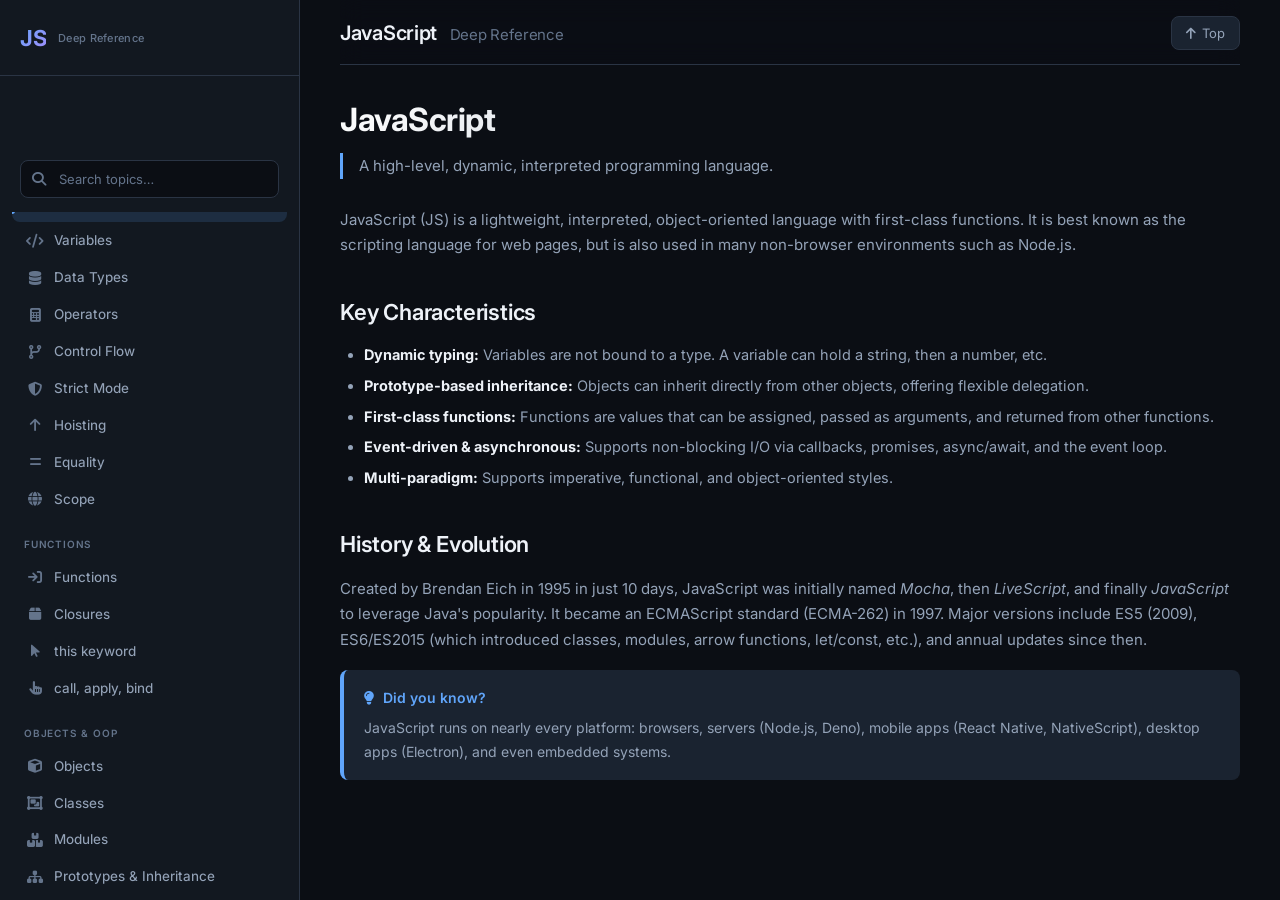
==== index.html @ 1770f520 "Add files via upload" ====
<!DOCTYPE html>
<html lang="en">
<head>
    <meta charset="UTF-8" />
    <meta name="viewport" content="width=device-width, initial-scale=1.0" />
    <title>Modern JS Reference · Deep Dive</title>

    <!-- Font & Icons -->
    <link rel="preconnect" href="https://fonts.googleapis.com" />
    <link rel="preconnect" href="https://fonts.gstatic.com" crossorigin />
    <link href="https://fonts.googleapis.com/css2?family=Inter:opsz,wght@14..32,400;14..32,500;14..32,600;14..32,700&display=swap" rel="stylesheet" />
    <link rel="stylesheet" href="https://cdnjs.cloudflare.com/ajax/libs/font-awesome/6.5.0/css/all.min.css" />

    <style>
        /* ── Reset & Base ── */
        *,
        *::before,
        *::after {
            box-sizing: border-box;
            margin: 0;
            padding: 0;
        }

        :root {
            --bg-primary: #0b0e14;
            --bg-secondary: #121820;
            --bg-card: #1a2330;
            --bg-hover: #26303f;
            --border-color: #2a3444;
            --text-primary: #eef2f8;
            --text-secondary: #94a3b8;
            --text-muted: #64748b;
            --accent: #60a5fa;
            --accent-dim: #2563eb;
            --accent-glow: rgba(96, 165, 250, 0.15);
            --green: #4ade80;
            --orange: #fbbf24;
            --pink: #f472b6;
            --purple: #a78bfa;
            --radius: 12px;
            --radius-sm: 8px;
            --shadow: 0 8px 32px rgba(0, 0, 0, 0.5);
            --transition: 0.25s cubic-bezier(0.4, 0, 0.2, 1);
            --font: 'Inter', system-ui, -apple-system, sans-serif;
            --sidebar-width: 300px;
            --header-height: 64px;
        }

        html {
            scroll-behavior: smooth;
        }

        body {
            font-family: var(--font);
            background: var(--bg-primary);
            color: var(--text-primary);
            line-height: 1.7;
            display: flex;
            min-height: 100vh;
            overflow-x: hidden;
        }

        /* ── Scrollbar ── */
        ::-webkit-scrollbar {
            width: 6px;
            height: 6px;
        }
        ::-webkit-scrollbar-track {
            background: var(--bg-secondary);
        }
        ::-webkit-scrollbar-thumb {
            background: var(--border-color);
            border-radius: 8px;
        }
        ::-webkit-scrollbar-thumb:hover {
            background: var(--accent);
        }

        /* ── Sidebar ── */
        .sidebar {
            position: fixed;
            top: 0;
            left: 0;
            width: var(--sidebar-width);
            height: 100vh;
            background: var(--bg-secondary);
            border-right: 1px solid var(--border-color);
            overflow-y: auto;
            overflow-x: hidden;
            z-index: 100;
            padding: 20px 0 40px;
            transition: transform var(--transition);
        }

        .sidebar-header {
            padding: 0 20px 18px 20px;
            border-bottom: 1px solid var(--border-color);
            display: flex;
            align-items: center;
            gap: 12px;
            position: sticky;
            top: 0;
            background: var(--bg-secondary);
            z-index: 10;
        }

        .sidebar-header .logo {
            font-size: 22px;
            font-weight: 700;
            background: linear-gradient(135deg, var(--accent), var(--purple));
            -webkit-background-clip: text;
            -webkit-text-fill-color: transparent;
            letter-spacing: -0.5px;
        }

        .sidebar-header .logo-sub {
            font-size: 11px;
            font-weight: 500;
            color: var(--text-muted);
            -webkit-text-fill-color: var(--text-muted);
            background: none;
            letter-spacing: 0.3px;
        }

        .sidebar-search {
            padding: 14px 20px;
            position: sticky;
            top: 70px;
            background: var(--bg-secondary);
            z-index: 9;
        }

        .sidebar-search input {
            width: 100%;
            padding: 10px 14px 10px 38px;
            border-radius: var(--radius-sm);
            border: 1px solid var(--border-color);
            background: var(--bg-primary);
            color: var(--text-primary);
            font-size: 13px;
            font-family: var(--font);
            transition: border var(--transition), box-shadow var(--transition);
            outline: none;
        }

        .sidebar-search input::placeholder {
            color: var(--text-muted);
        }
        .sidebar-search input:focus {
            border-color: var(--accent);
            box-shadow: 0 0 0 3px var(--accent-glow);
        }
        .sidebar-search .search-icon {
            position: absolute;
            left: 32px;
            top: 50%;
            transform: translateY(-50%);
            color: var(--text-muted);
            font-size: 14px;
            pointer-events: none;
        }

        .sidebar-nav {
            padding: 8px 12px 20px;
        }

        .sidebar-nav .nav-section {
            margin-bottom: 6px;
        }

        .sidebar-nav .nav-section-title {
            font-size: 10px;
            font-weight: 600;
            text-transform: uppercase;
            letter-spacing: 0.8px;
            color: var(--text-muted);
            padding: 12px 12px 6px;
            cursor: default;
        }

        .sidebar-nav a {
            display: flex;
            align-items: center;
            gap: 10px;
            padding: 7px 14px;
            border-radius: var(--radius-sm);
            color: var(--text-secondary);
            text-decoration: none;
            font-size: 13.5px;
            font-weight: 450;
            transition: all var(--transition);
            cursor: pointer;
            position: relative;
        }

        .sidebar-nav a:hover {
            background: var(--bg-hover);
            color: var(--text-primary);
        }

        .sidebar-nav a.active {
            background: var(--accent-glow);
            color: var(--accent);
            font-weight: 500;
        }

        .sidebar-nav a.active::before {
            content: '';
            position: absolute;
            left: 0;
            top: 8px;
            bottom: 8px;
            width: 3px;
            background: var(--accent);
            border-radius: 0 4px 4px 0;
        }

        .sidebar-nav a i {
            width: 18px;
            font-size: 14px;
            text-align: center;
            color: var(--text-muted);
            flex-shrink: 0;
        }

        .sidebar-nav a.active i {
            color: var(--accent);
        }

        /* ── Main Content ── */
        .main {
            margin-left: var(--sidebar-width);
            flex: 1;
            min-height: 100vh;
            padding: 0 40px 60px;
            max-width: calc(100% - var(--sidebar-width));
        }

        .main-header {
            position: sticky;
            top: 0;
            background: var(--bg-primary);
            padding: 16px 0 14px;
            border-bottom: 1px solid var(--border-color);
            z-index: 50;
            display: flex;
            align-items: center;
            justify-content: space-between;
            backdrop-filter: blur(12px);
            background: rgba(11, 14, 20, 0.85);
        }

        .main-header .page-title {
            font-size: 20px;
            font-weight: 600;
            letter-spacing: -0.3px;
        }

        .main-header .page-title span {
            color: var(--text-muted);
            font-weight: 400;
            font-size: 15px;
            margin-left: 8px;
        }

        .main-header .header-actions {
            display: flex;
            align-items: center;
            gap: 10px;
        }

        .main-header .header-actions button {
            background: var(--bg-card);
            border: 1px solid var(--border-color);
            color: var(--text-secondary);
            padding: 8px 14px;
            border-radius: var(--radius-sm);
            font-size: 13px;
            cursor: pointer;
            transition: all var(--transition);
            font-family: var(--font);
            display: flex;
            align-items: center;
            gap: 6px;
        }

        .main-header .header-actions button:hover {
            background: var(--bg-hover);
            color: var(--text-primary);
            border-color: var(--accent);
        }

        /* ── Content Sections ── */
        .content-section {
            padding-top: 28px;
            display: none;
            animation: fadeSlide 0.3s ease;
        }

        .content-section.active {
            display: block;
        }

        @keyframes fadeSlide {
            from {
                opacity: 0;
                transform: translateY(10px);
            }
            to {
                opacity: 1;
                transform: translateY(0);
            }
        }

        .content-section h1 {
            font-size: 32px;
            font-weight: 700;
            letter-spacing: -0.5px;
            margin-bottom: 6px;
            background: linear-gradient(135deg, #fff, var(--text-secondary));
            -webkit-background-clip: text;
            -webkit-text-fill-color: transparent;
        }

        .content-section .subtitle {
            color: var(--text-secondary);
            font-size: 15px;
            margin-bottom: 28px;
            border-left: 3px solid var(--accent);
            padding-left: 16px;
            -webkit-text-fill-color: var(--text-secondary);
        }

        .content-section h2 {
            font-size: 22px;
            font-weight: 600;
            margin-top: 36px;
            margin-bottom: 12px;
            letter-spacing: -0.2px;
            color: var(--text-primary);
        }

        .content-section h3 {
            font-size: 17px;
            font-weight: 600;
            margin-top: 24px;
            margin-bottom: 8px;
            color: var(--text-primary);
        }

        .content-section p {
            color: var(--text-secondary);
            margin-bottom: 16px;
            font-size: 15px;
        }

        .content-section ul,
        .content-section ol {
            color: var(--text-secondary);
            padding-left: 24px;
            margin-bottom: 16px;
        }

        .content-section li {
            margin-bottom: 6px;
            font-size: 14.5px;
        }

        .content-section li strong {
            color: var(--text-primary);
        }

        /* ── Code Blocks ── */
        .code-block {
            background: var(--bg-card);
            border: 1px solid var(--border-color);
            border-radius: var(--radius-sm);
            padding: 0;
            margin: 16px 0 20px;
            overflow: hidden;
            position: relative;
        }

        .code-block .code-header {
            display: flex;
            align-items: center;
            justify-content: space-between;
            padding: 8px 16px;
            background: var(--bg-secondary);
            border-bottom: 1px solid var(--border-color);
            font-size: 12px;
            color: var(--text-muted);
            font-weight: 500;
            letter-spacing: 0.3px;
            text-transform: uppercase;
        }

        .code-block .code-header .copy-btn {
            background: transparent;
            border: none;
            color: var(--text-muted);
            cursor: pointer;
            font-size: 14px;
            padding: 4px 8px;
            border-radius: 4px;
            transition: all var(--transition);
        }

        .code-block .code-header .copy-btn:hover {
            color: var(--text-primary);
            background: var(--bg-hover);
        }

        .code-block .code-header .copy-btn.copied {
            color: var(--green);
        }

        .code-block pre {
            padding: 18px 20px;
            margin: 0;
            overflow-x: auto;
            font-family: 'JetBrains Mono', 'Fira Code', 'Cascadia Code', monospace;
            font-size: 13.5px;
            line-height: 1.8;
            color: #d4dcec;
            background: var(--bg-card);
        }

        .code-block pre .comment {
            color: var(--text-muted);
            font-style: italic;
        }
        .code-block pre .keyword {
            color: var(--purple);
            font-weight: 500;
        }
        .code-block pre .string {
            color: var(--green);
        }
        .code-block pre .number {
            color: var(--orange);
        }
        .code-block pre .function {
            color: var(--accent);
        }
        .code-block pre .variable {
            color: var(--pink);
        }
        .code-block pre .operator {
            color: var(--orange);
        }
        .code-block pre .bracket {
            color: var(--text-secondary);
        }
        .code-block pre .boolean {
            color: var(--orange);
        }
        .code-block pre .null {
            color: var(--orange);
        }
        .code-block pre .regex {
            color: var(--pink);
        }

        /* ── Info / Warning / Tip Boxes ── */
        .callout {
            padding: 16px 20px;
            border-radius: var(--radius-sm);
            border-left: 4px solid;
            margin: 18px 0;
            background: var(--bg-card);
        }

        .callout.info {
            border-color: var(--accent);
        }
        .callout.info .callout-title {
            color: var(--accent);
        }

        .callout.warning {
            border-color: var(--orange);
        }
        .callout.warning .callout-title {
            color: var(--orange);
        }

        .callout.success {
            border-color: var(--green);
        }
        .callout.success .callout-title {
            color: var(--green);
        }

        .callout .callout-title {
            font-weight: 600;
            font-size: 14px;
            display: flex;
            align-items: center;
            gap: 8px;
            margin-bottom: 6px;
        }

        .callout p {
            margin-bottom: 0;
            font-size: 14px;
        }

        /* ── Table ── */
        .ref-table {
            width: 100%;
            border-collapse: collapse;
            margin: 16px 0 20px;
            font-size: 14px;
            background: var(--bg-card);
            border-radius: var(--radius-sm);
            overflow: hidden;
        }

        .ref-table th {
            background: var(--bg-secondary);
            color: var(--text-primary);
            font-weight: 600;
            text-align: left;
            padding: 12px 16px;
            border-bottom: 2px solid var(--border-color);
            font-size: 12px;
            text-transform: uppercase;
            letter-spacing: 0.4px;
        }

        .ref-table td {
            padding: 11px 16px;
            border-bottom: 1px solid var(--border-color);
            color: var(--text-secondary);
        }

        .ref-table tr:last-child td {
            border-bottom: none;
        }

        .ref-table td code {
            background: var(--bg-primary);
            padding: 2px 8px;
            border-radius: 4px;
            font-size: 12.5px;
            color: var(--accent);
            font-family: 'JetBrains Mono', monospace;
        }

        .ref-table .method-name {
            color: var(--text-primary);
            font-weight: 500;
        }

        /* ── Tags / Badges ── */
        .badge {
            display: inline-block;
            padding: 2px 10px;
            border-radius: 20px;
            font-size: 11px;
            font-weight: 600;
            letter-spacing: 0.3px;
            text-transform: uppercase;
            background: var(--bg-hover);
            color: var(--text-secondary);
            margin-left: 6px;
        }

        .badge.es6 {
            background: rgba(96, 165, 250, 0.2);
            color: var(--accent);
        }
        .badge.es2020 {
            background: rgba(251, 191, 36, 0.2);
            color: var(--orange);
        }
        .badge.es2022 {
            background: rgba(244, 114, 182, 0.2);
            color: var(--pink);
        }
        .badge.deprecated {
            background: rgba(239, 68, 68, 0.2);
            color: #ef4444;
        }

        /* ── Responsive ── */
        .sidebar-toggle {
            display: none;
            background: var(--bg-card);
            border: 1px solid var(--border-color);
            color: var(--text-primary);
            padding: 8px 12px;
            border-radius: var(--radius-sm);
            cursor: pointer;
            font-size: 18px;
        }

        .sidebar-overlay {
            display: none;
            position: fixed;
            inset: 0;
            background: rgba(0, 0, 0, 0.6);
            z-index: 90;
            backdrop-filter: blur(4px);
        }

        @media (max-width: 900px) {
            :root {
                --sidebar-width: 280px;
            }

            .sidebar {
                transform: translateX(-100%);
            }

            .sidebar.open {
                transform: translateX(0);
            }

            .sidebar-overlay.active {
                display: block;
            }

            .sidebar-toggle {
                display: flex;
                align-items: center;
                gap: 6px;
            }

            .main {
                margin-left: 0;
                max-width: 100%;
                padding: 0 20px 40px;
            }

            .main-header .page-title span {
                display: none;
            }
        }

        @media (max-width: 600px) {
            .content-section h1 {
                font-size: 26px;
            }
            .code-block pre {
                font-size: 12px;
                padding: 14px 16px;
            }
            .ref-table {
                font-size: 13px;
            }
            .ref-table th,
            .ref-table td {
                padding: 8px 12px;
            }
            .main-header .header-actions button span {
                display: none;
            }
        }

        /* ── Utility ── */
        .mt-0 {
            margin-top: 0 !important;
        }
        .mb-0 {
            margin-bottom: 0 !important;
        }
        .flex {
            display: flex;
            align-items: center;
            gap: 8px;
        }
        .gap-2 {
            gap: 12px;
        }

        .tag-group {
            display: flex;
            flex-wrap: wrap;
            gap: 6px;
            margin: 4px 0 12px;
        }

        .tag-group .tag {
            background: var(--bg-hover);
            padding: 2px 12px;
            border-radius: 20px;
            font-size: 11px;
            color: var(--text-secondary);
            font-weight: 500;
        }

        .tag-group .tag.accent {
            background: var(--accent-glow);
            color: var(--accent);
        }

        /* ── Smooth scroll offset ── */
        .section-anchor {
            scroll-margin-top: 80px;
        }
    </style>
</head>
<body>

    <!-- ─── SIDEBAR ─── -->
    <aside class="sidebar" id="sidebar" role="navigation" aria-label="JavaScript Reference">
        <div class="sidebar-header">
            <span class="logo">JS</span>
            <span class="logo-sub">Deep Reference</span>
        </div>
        <div class="sidebar-search" style="position:relative;">
            <i class="fas fa-search search-icon"></i>
            <input type="text" id="searchInput" placeholder="Search topics…" aria-label="Search" />
        </div>
        <nav class="sidebar-nav" id="sidebarNav">
            <!-- dynamically rendered -->
        </nav>
    </aside>

    <div class="sidebar-overlay" id="sidebarOverlay"></div>

    <!-- ─── MAIN ─── -->
    <main class="main" id="mainContent">
        <header class="main-header">
            <div class="flex">
                <button class="sidebar-toggle" id="sidebarToggle" aria-label="Toggle sidebar">
                    <i class="fas fa-bars"></i> <span>Menu</span>
                </button>
                <h1 class="page-title" id="pageTitle">JavaScript <span>Deep Reference</span></h1>
            </div>
            <div class="header-actions">
                <button id="scrollTopBtn" title="Scroll to top">
                    <i class="fas fa-arrow-up"></i> <span>Top</span>
                </button>
            </div>
        </header>

        <div id="contentContainer">
            <!-- dynamically rendered -->
        </div>
    </main>

    <script>
        // ━━━━━━━━━━━━━━━━━━━━━━━━━━━━━━━━━━━━━
        //  DATA — Expanded, detailed explanations
        // ━━━━━━━━━━━━━━━━━━━━━━━━━━━━━━━━━━━━━

        const REF_DATA = [{
            id: 'introduction',
            icon: 'fa-book-open',
            title: 'Introduction',
            section: 'Basics',
            content: `
            <h1>JavaScript</h1>
            <div class="subtitle">A high-level, dynamic, interpreted programming language.</div>
            <p>JavaScript (JS) is a lightweight, interpreted, object-oriented language with first-class functions. It is best known as the scripting language for web pages, but is also used in many non-browser environments such as Node.js.</p>

            <h2>Key Characteristics</h2>
            <ul>
              <li><strong>Dynamic typing:</strong> Variables are not bound to a type. A variable can hold a string, then a number, etc.</li>
              <li><strong>Prototype-based inheritance:</strong> Objects can inherit directly from other objects, offering flexible delegation.</li>
              <li><strong>First-class functions:</strong> Functions are values that can be assigned, passed as arguments, and returned from other functions.</li>
              <li><strong>Event-driven & asynchronous:</strong> Supports non-blocking I/O via callbacks, promises, async/await, and the event loop.</li>
              <li><strong>Multi-paradigm:</strong> Supports imperative, functional, and object-oriented styles.</li>
            </ul>

            <h2>History & Evolution</h2>
            <p>Created by Brendan Eich in 1995 in just 10 days, JavaScript was initially named <em>Mocha</em>, then <em>LiveScript</em>, and finally <em>JavaScript</em> to leverage Java's popularity. It became an ECMAScript standard (ECMA-262) in 1997. Major versions include ES5 (2009), ES6/ES2015 (which introduced classes, modules, arrow functions, let/const, etc.), and annual updates since then.</p>

            <div class="callout info">
              <div class="callout-title"><i class="fas fa-lightbulb"></i> Did you know?</div>
              <p>JavaScript runs on nearly every platform: browsers, servers (Node.js, Deno), mobile apps (React Native, NativeScript), desktop apps (Electron), and even embedded systems.</p>
            </div>
          `
        }, {
            id: 'variables',
            icon: 'fa-code',
            title: 'Variables',
            section: 'Basics',
            content: `
            <h1>Variables</h1>
            <div class="subtitle">var, let, const — storing values in JavaScript.</div>

            <h2>Declaration Keywords</h2>
            <div class="code-block">
              <div class="code-header"><span>var · let · const</span></div>
              <pre><span class="keyword">var</span> old = <span class="string">'function-scoped'</span>;
            <span class="keyword">let</span> modern = <span class="string">'block-scoped'</span>;
            <span class="keyword">const</span> constant = <span class="string">'cannot be reassigned'</span>;</pre>
            </div>

            <h3>var</h3>
            <p><strong>Function-scoped</strong> — accessible anywhere in the function it is declared in (or globally if outside a function). It is <strong>hoisted</strong> to the top of its scope and initialized with <code>undefined</code>, so you can reference it before declaration without a ReferenceError (but you'll get <code>undefined</code>).</p>
            <div class="code-block">
              <div class="code-header"><span>var hoisting</span></div>
              <pre><span class="keyword">console</span>.log(x); <span class="comment">// undefined (not an error)</span>
            <span class="keyword">var</span> x = <span class="number">5</span>;</pre>
            </div>
            <p><code>var</code> does not have block scope; it ignores <code>{ }</code> blocks. This can lead to unexpected bugs, which is why <code>let</code> and <code>const</code> are preferred.</p>

            <h3>let</h3>
            <p><strong>Block-scoped</strong> — accessible only within the nearest block <code>{ }</code>. It is also hoisted but not initialized; accessing it before declaration results in a <code>ReferenceError</code> due to the <strong>Temporal Dead Zone (TDZ)</strong>.</p>
            <div class="code-block">
              <div class="code-header"><span>let TDZ</span></div>
              <pre><span class="keyword">console</span>.log(y); <span class="comment">// ReferenceError: Cannot access 'y' before initialization</span>
            <span class="keyword">let</span> y = <span class="number">10</span>;</pre>
            </div>
            <p><code>let</code> can be reassigned, but you cannot redeclare it in the same scope.</p>

            <h3>const</h3>
            <p><strong>Block-scoped</strong> like <code>let</code>, but must be initialized at declaration and cannot be reassigned. However, if the value is an object or array, its properties or elements can still be mutated (the binding is constant, not the value).</p>
            <div class="code-block">
              <div class="code-header"><span>const</span></div>
              <pre><span class="keyword">const</span> obj = { name: <span class="string">'Alice'</span> };
            obj.name = <span class="string">'Bob'</span>; <span class="comment">// allowed</span>
            obj = {}; <span class="comment">// TypeError: Assignment to constant variable</span></pre>
            </div>

            <div class="callout success">
              <div class="callout-title"><i class="fas fa-check-circle"></i> Best Practice</div>
              <p>Use <code>const</code> by default. Only use <code>let</code> when you need to reassign. Avoid <code>var</code> in modern code entirely, as it can cause subtle scoping issues.</p>
            </div>
          `
        }, {
            id: 'datatypes',
            icon: 'fa-database',
            title: 'Data Types',
            section: 'Basics',
            content: `
            <h1>Data Types</h1>
            <div class="subtitle">JavaScript has eight basic data types.</div>

            <h2>Primitive Types</h2>
            <ul>
              <li><strong>String</strong> — textual data: <code>'hello'</code>, <code>"world"</code>, <code>\`template\`</code>. Immutable.</li>
              <li><strong>Number</strong> — 64-bit floating-point (IEEE 754) for integers and decimals: <code>42</code>, <code>3.14</code>, <code>NaN</code>, <code>Infinity</code>, <code>-0</code>.</li>
              <li><strong>BigInt</strong> — integers larger than 2⁵³−1: <code>9007199254740991n</code> or <code>BigInt('123')</code>.</li>
              <li><strong>Boolean</strong> — logical: <code>true</code> or <code>false</code>.</li>
              <li><strong>Undefined</strong> — uninitialized value: <code>undefined</code>.</li>
              <li><strong>Null</strong> — intentional absence of any object value: <code>null</code>.</li>
              <li><strong>Symbol</strong> — unique &amp; immutable primitive, often used as object property keys: <code>Symbol('id')</code>.</li>
            </ul>

            <h2>Reference Type</h2>
            <ul>
              <li><strong>Object</strong> — collections of key-value pairs: <code>{ name: 'JS' }</code>, arrays, functions, dates, regular expressions, etc. Objects are mutable and passed by reference.</li>
            </ul>

            <h2>Type Checking</h2>
            <p>Use <code>typeof</code> for primitives (with the quirk that <code>typeof null === 'object'</code>). For arrays and null, use <code>Array.isArray()</code> and <code>value === null</code>.</p>
            <div class="code-block">
              <div class="code-header"><span>typeof</span></div>
              <pre><span class="keyword">typeof</span> <span class="string">'hello'</span>;   <span class="comment">// 'string'</span>
            <span class="keyword">typeof</span> <span class="number">42</span>;        <span class="comment">// 'number'</span>
            <span class="keyword">typeof</span> <span class="boolean">true</span>;      <span class="comment">// 'boolean'</span>
            <span class="keyword">typeof</span> <span class="null">null</span>;       <span class="comment">// 'object'  (legacy bug)</span>
            <span class="keyword">typeof</span> <span class="keyword">undefined</span>; <span class="comment">// 'undefined'</span>
            <span class="keyword">typeof</span> { };        <span class="comment">// 'object'</span>
            <span class="keyword">typeof</span> [ ];        <span class="comment">// 'object'</span>
            <span class="keyword">typeof</span> <span class="keyword">function</span>(){}; <span class="comment">// 'function'</span>
            <span class="keyword">typeof</span> <span class="keyword">Symbol</span>();   <span class="comment">// 'symbol'</span>
            <span class="keyword">typeof</span> <span class="number">123n</span>;       <span class="comment">// 'bigint'</span></pre>
            </div>

            <div class="callout warning">
              <div class="callout-title"><i class="fas fa-exclamation-triangle"></i> Precision Issues</div>
              <p>Floating-point arithmetic can produce rounding errors: <code>0.1 + 0.2 === 0.3</code> is <code>false</code>. Use <code>Number.EPSILON</code> for comparisons or use libraries like <code>decimal.js</code> for financial calculations.</p>
            </div>
          `
        }, {
            id: 'operators',
            icon: 'fa-calculator',
            title: 'Operators',
            section: 'Basics',
            content: `
            <h1>Operators</h1>
            <div class="subtitle">Arithmetic, assignment, comparison, logical, and more.</div>

            <h2>Arithmetic</h2>
            <p><code>+</code> (addition), <code>-</code> (subtraction), <code>*</code> (multiplication), <code>/</code> (division), <code>%</code> (remainder), <code>**</code> (exponentiation).</p>
            <p>Unary operators: <code>+</code> (numeric conversion), <code>-</code> (negation), <code>++</code> (increment), <code>--</code> (decrement).</p>

            <h2>Assignment</h2>
            <p><code>=</code>, <code>+=</code>, <code>-=</code>, <code>*=</code>, <code>/=</code>, <code>%=</code>, <code>**=</code>, and logical assignment operators: <code>&amp;&amp;=</code>, <code>||=</code>, <code>??=</code> (ES2021).</p>

            <h2>Comparison</h2>
            <p><code>==</code> (loose equality, coerces types), <code>===</code> (strict equality, no coercion), <code>!=</code>, <code>!==</code>, <code>&gt;</code>, <code>&lt;</code>, <code>&gt;=</code>, <code>&lt;=</code>.</p>
            <p><strong>Special cases:</strong> <code>NaN</code> is not equal to anything, including itself. Use <code>Number.isNaN()</code> to check. <code>Object.is()</code> is a more robust equality (treats <code>NaN</code> as equal and <code>-0</code> as not equal to <code>0</code>).</p>

            <h2>Logical</h2>
            <p><code>&amp;&amp;</code> (AND — returns first falsy or last operand), <code>||</code> (OR — returns first truthy or last operand), <code>!</code> (NOT), <code>??</code> (nullish coalescing — returns right operand only if left is <code>null</code> or <code>undefined</code>).</p>

            <h2>Ternary</h2>
            <p><code>condition ? expr1 : expr2</code> — returns <code>expr1</code> if condition truthy, else <code>expr2</code>.</p>

            <h2>Optional Chaining (<code>?.</code>)</h2>
            <p>Allows safe access to deeply nested properties without error if an intermediate property is <code>null</code> or <code>undefined</code>.</p>
            <div class="code-block">
              <div class="code-header"><span>Optional Chaining</span></div>
              <pre><span class="keyword">const</span> user = { profile: { name: <span class="string">'Alice'</span> } };
            <span class="keyword">const</span> city = user?.profile?.address?.city; <span class="comment">// undefined, no error</span></pre>
            </div>

            <h2>Nullish Coalescing (<code>??</code>)</h2>
            <p>Use <code>??</code> to provide a default only when the left side is <code>null</code> or <code>undefined</code> (unlike <code>||</code> which uses falsy values like <code>0</code> or <code>''</code>).</p>
            <div class="code-block">
              <div class="code-header"><span>??</span></div>
              <pre><span class="keyword">const</span> value = <span class="null">null</span> ?? <span class="string">'default'</span>; <span class="comment">// 'default'</span>
            <span class="keyword">const</span> zero = <span class="number">0</span> ?? <span class="string">'fallback'</span>;  <span class="comment">// 0 (not fallback)</span></pre>
            </div>

            <div class="callout info">
              <div class="callout-title"><i class="fas fa-lightbulb"></i> Short‑circuiting</div>
              <p>Logical operators <code>&amp;&amp;</code>, <code>||</code>, and <code>??</code> short‑circuit: they don't evaluate the right operand if the left operand already determines the result.</p>
            </div>
          `
        }, {
            id: 'controlflow',
            icon: 'fa-code-branch',
            title: 'Control Flow',
            section: 'Basics',
            content: `
            <h1>Control Flow</h1>
            <div class="subtitle">Conditionals and loops.</div>

            <h2>if / else if / else</h2>
            <div class="code-block">
              <div class="code-header"><span>Conditional</span></div>
              <pre><span class="keyword">if</span> (score >= <span class="number">90</span>) {
              <span class="keyword">const</span> grade = <span class="string">'A'</span>;
            } <span class="keyword">else if</span> (score >= <span class="number">80</span>) {
              <span class="keyword">const</span> grade = <span class="string">'B'</span>;
            } <span class="keyword">else</span> {
              <span class="keyword">const</span> grade = <span class="string">'C'</span>;
            }</pre>
            </div>

            <h2>switch</h2>
            <p>Evaluates an expression and matches its value to <code>case</code> clauses. Strict equality (<code>===</code>) is used for matching. Fall‑through occurs if <code>break</code> is omitted.</p>
            <div class="code-block">
              <div class="code-header"><span>switch</span></div>
              <pre><span class="keyword">switch</span> (color) {
              <span class="keyword">case</span> <span class="string">'red'</span>:
                <span class="keyword">console</span>.log(<span class="string">'Stop'</span>);
                <span class="keyword">break</span>;
              <span class="keyword">case</span> <span class="string">'green'</span>:
                <span class="keyword">console</span>.log(<span class="string">'Go'</span>);
                <span class="keyword">break</span>;
              <span class="keyword">default</span>:
                <span class="keyword">console</span>.log(<span class="string">'Unknown'</span>);
            }</pre>
            </div>

            <h2>Loops</h2>
            <ul>
              <li><strong>for</strong> — classic: <code>for (let i = 0; i &lt; n; i++) { … }</code></li>
              <li><strong>while</strong> — condition checked before iteration: <code>while (condition) { … }</code></li>
              <li><strong>do…while</strong> — condition checked after iteration (always runs at least once): <code>do { … } while (condition);</code></li>
              <li><strong>for…of</strong> — iterates over iterable values (arrays, strings, maps, sets, etc.): <code>for (const item of array) { … }</code></li>
              <li><strong>for…in</strong> — iterates over enumerable property <strong>keys</strong> (including inherited ones). Generally avoid for arrays; use <code>for…of</code> or <code>.forEach()</code>.</li>
            </ul>

            <div class="callout warning">
              <div class="callout-title"><i class="fas fa-exclamation-triangle"></i> break and continue</div>
              <p>Use <code>break</code> to exit a loop prematurely; <code>continue</code> to skip the rest of the current iteration.</p>
            </div>
          `
        }, {
            id: 'functions',
            icon: 'fa-arrow-right-to-bracket',
            title: 'Functions',
            section: 'Functions',
            content: `
            <h1>Functions</h1>
            <div class="subtitle">Declarations, expressions, arrow functions, and more.</div>

            <h2>Function Declaration</h2>
            <p>Hoisted — can be called before definition.</p>
            <div class="code-block">
              <div class="code-header"><span>Declaration</span></div>
              <pre><span class="keyword">function</span> <span class="function">greet</span>(name) {
              <span class="keyword">return</span> <span class="string">\`Hello, \${name}!\`</span>;
            }</pre>
            </div>

            <h2>Function Expression</h2>
            <p>Not hoisted — the variable is hoisted but the assignment is not.</p>
            <div class="code-block">
              <div class="code-header"><span>Expression</span></div>
              <pre><span class="keyword">const</span> greet = <span class="keyword">function</span>(name) {
              <span class="keyword">return</span> <span class="string">\`Hello, \${name}!\`</span>;
            };</pre>
            </div>

            <h2>Arrow Function (ES6)</h2>
            <p>Shorter syntax, no <code>this</code> binding of its own, no <code>arguments</code> object, and cannot be used as constructors.</p>
            <div class="code-block">
              <div class="code-header"><span>Arrow</span></div>
              <pre><span class="keyword">const</span> greet = (name) => <span class="string">\`Hello, \${name}!\`</span>;
            <span class="comment">// With block body</span>
            <span class="keyword">const</span> add = (a, b) => {
              <span class="keyword">return</span> a + b;
            };
            <span class="comment">// Single parameter no parentheses needed</span>
            <span class="keyword">const</span> double = n => n * <span class="number">2</span>;</pre>
            </div>

            <h2>Parameters &amp; Arguments</h2>
            <ul>
              <li><strong>Default parameters:</strong> <code>function greet(name = 'Guest') { … }</code></li>
              <li><strong>Rest parameters:</strong> collects remaining arguments into an array: <code>function sum(...numbers) { … }</code></li>
              <li><strong>Destructuring parameters:</strong> <code>function print({ name, age }) { … }</code></li>
            </ul>

            <h2>Closures</h2>
            <p>When a function retains access to variables from its outer scope even after the outer function has returned. Used for data privacy, partial application, and callbacks.</p>
            <div class="code-block">
              <div class="code-header"><span>Closure</span></div>
              <pre><span class="keyword">function</span> <span class="function">makeCounter</span>() {
              <span class="keyword">let</span> count = <span class="number">0</span>;
              <span class="keyword">return</span> <span class="keyword">function</span>() {
                count++;
                <span class="keyword">return</span> count;
              };
            }
            <span class="keyword">const</span> counter = makeCounter();
            counter(); <span class="comment">// 1</span>
            counter(); <span class="comment">// 2</span></pre>
            </div>

            <div class="callout info">
              <div class="callout-title"><i class="fas fa-lightbulb"></i> Arrow functions & this</div>
              <p>Arrow functions inherit <code>this</code> from the surrounding lexical scope, making them ideal for callbacks and event handlers.</p>
            </div>
          `
        }, {
            id: 'objects',
            icon: 'fa-cube',
            title: 'Objects',
            section: 'Objects & OOP',
            content: `
            <h1>Objects</h1>
            <div class="subtitle">Fundamental data structures in JavaScript.</div>

            <h2>Creation</h2>
            <p>Objects can be created using object literals, the <code>new</code> keyword with a constructor, <code>Object.create()</code>, or classes.</p>
            <div class="code-block">
              <div class="code-header"><span>Object Literal</span></div>
              <pre><span class="keyword">const</span> person = {
              name: <span class="string">'Alice'</span>,
              age: <span class="number">30</span>,
              greet() {
                <span class="keyword">console</span>.log(<span class="string">\`Hi, I'm \${this.name}\`</span>);
              }
            };</pre>
            </div>

            <h2>Property Access</h2>
            <p><strong>Dot notation:</strong> <code>person.name</code> (static) &nbsp;|&nbsp; <strong>Bracket notation:</strong> <code>person['name']</code> (computed, allows dynamic keys).</p>

            <h2>Adding / Updating / Deleting</h2>
            <div class="code-block">
              <div class="code-header"><span>Mutation</span></div>
              <pre>person.age = <span class="number">31</span>;
            person[<span class="string">'city'</span>] = <span class="string">'Berlin'</span>;
            <span class="keyword">delete</span> person.age; <span class="comment">// removes property</span></pre>
            </div>

            <h2>Object Methods</h2>
            <ul>
              <li><code>Object.keys(obj)</code> — array of own enumerable property keys.</li>
              <li><code>Object.values(obj)</code> — array of values.</li>
              <li><code>Object.entries(obj)</code> — array of <code>[key, value]</code> pairs.</li>
              <li><code>Object.assign(target, ...sources)</code> — shallow copy properties.</li>
              <li><code>Object.freeze(obj)</code> — prevents any modifications (non‑extensible, configurable false, writable false).</li>
              <li><code>Object.seal(obj)</code> — prevents adding/removing properties but allows writing to existing.</li>
              <li><code>Object.defineProperty(obj, key, descriptor)</code> — fine‑grained property control (writable, enumerable, configurable, get, set).</li>
            </ul>

            <h2>Getters & Setters</h2>
            <div class="code-block">
              <div class="code-header"><span>Accessors</span></div>
              <pre><span class="keyword">const</span> obj = {
              _age: <span class="number">0</span>,
              <span class="keyword">get</span> age() { <span class="keyword">return</span> <span class="variable">this</span>._age; },
              <span class="keyword">set</span> age(value) { <span class="keyword">if</span> (value >= <span class="number">0</span>) <span class="variable">this</span>._age = value; }
            };</pre>
            </div>

            <div class="callout success">
              <div class="callout-title"><i class="fas fa-check-circle"></i> Shorthand & Computed Names</div>
              <p>ES6 allows <code>{ name }</code> as shorthand for <code>{ name: name }</code> and computed property names: <code>{ [key]: value }</code>.</p>
            </div>
          `
        }, {
            id: 'arrays',
            icon: 'fa-list',
            title: 'Arrays',
            section: 'Data Structures',
            content: `
            <h1>Arrays</h1>
            <div class="subtitle">Ordered collections of values, zero‑based index, dynamic length.</div>

            <h2>Creation</h2>
            <div class="code-block">
              <div class="code-header"><span>Array Literal</span></div>
              <pre><span class="keyword">const</span> fruits = [<span class="string">'apple'</span>, <span class="string">'banana'</span>, <span class="string">'cherry'</span>];
            <span class="keyword">const</span> numbers = <span class="keyword">new</span> <span class="function">Array</span>(<span class="number">1</span>, <span class="number">2</span>, <span class="number">3</span>); <span class="comment">// less common, use literal</span>
            <span class="keyword">const</span> empty = <span class="keyword">new</span> <span class="function">Array</span>(<span class="number">5</span>); <span class="comment">// creates array of length 5 with empty slots</span></pre>
            </div>

            <h2>Common Methods</h2>
            <table class="ref-table">
              <thead><tr><th>Method</th><th>Description</th><th>Mutating?</th></tr></thead>
              <tbody>
                <tr><td class="method-name"><code>push()</code></td><td>Adds one or more elements to the end, returns new length.</td><td>Yes</td></tr>
                <tr><td class="method-name"><code>pop()</code></td><td>Removes the last element, returns it.</td><td>Yes</td></tr>
                <tr><td class="method-name"><code>shift()</code></td><td>Removes the first element, returns it.</td><td>Yes</td></tr>
                <tr><td class="method-name"><code>unshift()</code></td><td>Adds elements to the front, returns new length.</td><td>Yes</td></tr>
                <tr><td class="method-name"><code>map()</code></td><td>Transforms each element, returns new array.</td><td>No</td></tr>
                <tr><td class="method-name"><code>filter()</code></td><td>Returns new array with elements that pass a test.</td><td>No</td></tr>
                <tr><td class="method-name"><code>reduce()</code></td><td>Reduces to a single value (accumulator).</td><td>No</td></tr>
                <tr><td class="method-name"><code>forEach()</code></td><td>Iterates, executes a function for each element.</td><td>No</td></tr>
                <tr><td class="method-name"><code>find()</code></td><td>Returns the first element that satisfies the test.</td><td>No</td></tr>
                <tr><td class="method-name"><code>some()</code></td><td>Checks if at least one element passes the test.</td><td>No</td></tr>
                <tr><td class="method-name"><code>every()</code></td><td>Checks if all elements pass the test.</td><td>No</td></tr>
                <tr><td class="method-name"><code>includes()</code></td><td>Checks if a value exists (strict equality).</td><td>No</td></tr>
                <tr><td class="method-name"><code>slice()</code></td><td>Returns a shallow copy of a portion.</td><td>No</td></tr>
                <tr><td class="method-name"><code>splice()</code></td><td>Adds/removes elements in place, returns removed items.</td><td>Yes</td></tr>
                <tr><td class="method-name"><code>sort()</code></td><td>Sorts in place (coerces to strings by default).</td><td>Yes</td></tr>
                <tr><td class="method-name"><code>reverse()</code></td><td>Reverses the array in place.</td><td>Yes</td></tr>
                <tr><td class="method-name"><code>flat()</code></td><td>Flattens nested arrays up to a depth.</td><td>No</td></tr>
                <tr><td class="method-name"><code>flatMap()</code></td><td>Map then flat by one level.</td><td>No</td></tr>
                <tr><td class="method-name"><code>Array.from()</code></td><td>Creates an array from an iterable or array‑like.</td><td>N/A</td></tr>
                <tr><td class="method-name"><code>Array.of()</code></td><td>Creates an array from its arguments.</td><td>N/A</td></tr>
              </tbody>
            </table>

            <div class="callout success">
              <div class="callout-title"><i class="fas fa-check-circle"></i> Immutability</div>
              <p>Methods like <code>map</code>, <code>filter</code>, <code>slice</code>, <code>concat</code>, <code>reduce</code> do not mutate the original array; they return new ones.</p>
            </div>
          `
        }, {
            id: 'strings',
            icon: 'fa-font',
            title: 'Strings',
            section: 'Data Structures',
            content: `
            <h1>Strings</h1>
            <div class="subtitle">Text manipulation in JavaScript.</div>

            <h2>Creation</h2>
            <p>Strings can be created using single quotes, double quotes, or backticks (template literals).</p>
            <div class="code-block">
              <div class="code-header"><span>String Literals</span></div>
              <pre><span class="keyword">const</span> single = <span class="string">'Hello'</span>;
            <span class="keyword">const</span> double = <span class="string">"World"</span>;
            <span class="keyword">const</span> template = <span class="string">\`Hello, \${double}!\`</span>; <span class="comment">// template literal supports interpolation and multi-line</span></pre>
            </div>

            <h2>Common Methods</h2>
            <table class="ref-table">
              <thead><tr><th>Method</th><th>Description</th></tr></thead>
              <tbody>
                <tr><td class="method-name"><code>length</code></td><td>Returns the number of characters.</td></tr>
                <tr><td class="method-name"><code>toUpperCase()</code></td><td>Converts to uppercase.</td></tr>
                <tr><td class="method-name"><code>toLowerCase()</code></td><td>Converts to lowercase.</td></tr>
                <tr><td class="method-name"><code>trim()</code></td><td>Removes whitespace from both ends.</td></tr>
                <tr><td class="method-name"><code>includes()</code></td><td>Checks if substring exists.</td></tr>
                <tr><td class="method-name"><code>startsWith()</code></td><td>Checks if starts with a prefix.</td></tr>
                <tr><td class="method-name"><code>endsWith()</code></td><td>Checks if ends with a suffix.</td></tr>
                <tr><td class="method-name"><code>indexOf()</code></td><td>Returns the index of first occurrence, -1 if not found.</td></tr>
                <tr><td class="method-name"><code>lastIndexOf()</code></td><td>Returns the index of last occurrence.</td></tr>
                <tr><td class="method-name"><code>slice()</code></td><td>Extracts a portion (supports negative indices).</td></tr>
                <tr><td class="method-name"><code>split()</code></td><td>Splits into an array by separator.</td></tr>
                <tr><td class="method-name"><code>replace()</code></td><td>Replaces first match (or all with regex global flag).</td></tr>
                <tr><td class="method-name"><code>replaceAll()</code></td><td>Replaces all occurrences (ES2021).</td></tr>
                <tr><td class="method-name"><code>repeat()</code></td><td>Repeats the string a number of times.</td></tr>
                <tr><td class="method-name"><code>padStart()</code></td><td>Pads from the start to a given length.</td></tr>
                <tr><td class="method-name"><code>padEnd()</code></td><td>Pads from the end.</td></tr>
                <tr><td class="method-name"><code>charAt()</code></td><td>Returns character at index.</td></tr>
                <tr><td class="method-name"><code>charCodeAt()</code></td><td>Returns Unicode of character.</td></tr>
                <tr><td class="method-name"><code>trimStart()</code> / <code>trimEnd()</code></td><td>Remove whitespace from start/end.</td></tr>
              </tbody>
            </table>

            <div class="callout info">
              <div class="callout-title"><i class="fas fa-lightbulb"></i> Immutability</div>
              <p>Strings are immutable. All methods return a new string; the original remains unchanged.</p>
            </div>
          `
        }, {
            id: 'numbers',
            icon: 'fa-hashtag',
            title: 'Numbers & Math',
            section: 'Data Structures',
            content: `
            <h1>Numbers &amp; Math</h1>
            <div class="subtitle">Numeric operations and the Math object.</div>

            <h2>Number Methods</h2>
            <ul>
              <li><code>Number.isNaN()</code> — checks if value is <code>NaN</code> (more reliable than global <code>isNaN()</code> which coerces).</li>
              <li><code>Number.isFinite()</code> — checks if value is finite (not <code>Infinity</code> or <code>NaN</code>).</li>
              <li><code>Number.isInteger()</code> — checks if value is an integer.</li>
              <li><code>Number.parseFloat()</code> — parses a string to a float.</li>
              <li><code>Number.parseInt()</code> — parses a string to an integer (with radix).</li>
              <li><code>toFixed()</code> — returns a string with fixed decimal places.</li>
              <li><code>toPrecision()</code> — returns a string with a specified precision.</li>
              <li><code>toString(radix)</code> — converts to string in given base (e.g., 2 for binary).</li>
            </ul>

            <h2>Math Object</h2>
            <p>Provides constants and functions for mathematical operations.</p>
            <table class="ref-table">
              <thead><tr><th>Method / Property</th><th>Description</th></tr></thead>
              <tbody>
                <tr><td class="method-name"><code>Math.PI</code></td><td>π ≈ 3.14159</td></tr>
                <tr><td class="method-name"><code>Math.E</code></td><td>Euler's number ≈ 2.718</td></tr>
                <tr><td class="method-name"><code>Math.abs()</code></td><td>Absolute value</td></tr>
                <tr><td class="method-name"><code>Math.ceil()</code></td><td>Rounds up to nearest integer</td></tr>
                <tr><td class="method-name"><code>Math.floor()</code></td><td>Rounds down to nearest integer</td></tr>
                <tr><td class="method-name"><code>Math.round()</code></td><td>Rounds to nearest integer (half up)</td></tr>
                <tr><td class="method-name"><code>Math.trunc()</code></td><td>Removes decimal part (toward zero)</td></tr>
                <tr><td class="method-name"><code>Math.max()</code></td><td>Largest of zero or more numbers</td></tr>
                <tr><td class="method-name"><code>Math.min()</code></td><td>Smallest of zero or more numbers</td></tr>
                <tr><td class="method-name"><code>Math.random()</code></td><td>Random number in [0, 1)</td></tr>
                <tr><td class="method-name"><code>Math.pow()</code></td><td>Power (base, exponent) — use <code>**</code> operator</td></tr>
                <tr><td class="method-name"><code>Math.sqrt()</code></td><td>Square root</td></tr>
                <tr><td class="method-name"><code>Math.cbrt()</code></td><td>Cube root</td></tr>
                <tr><td class="method-name"><code>Math.hypot()</code></td><td>Square root of sum of squares</td></tr>
                <tr><td class="method-name"><code>Math.sign()</code></td><td>Returns -1, 0, 1 for negative, zero, positive</td></tr>
                <tr><td class="method-name"><code>Math.clz32()</code></td><td>Count leading zeros in 32-bit integer</td></tr>
              </tbody>
            </table>

            <h2>BigInt</h2>
            <p>For integers beyond 2⁵³−1. Operations on BigInts return BigInts. Cannot mix with Number without explicit conversion.</p>
            <div class="code-block">
              <div class="code-header"><span>BigInt</span></div>
              <pre><span class="keyword">const</span> big = <span class="number">9007199254740991n</span>;
            <span class="keyword">const</span> another = <span class="keyword">BigInt</span>(<span class="string">'12345678901234567890'</span>);
            <span class="keyword">const</span> sum = big + <span class="number">1n</span>;</pre>
            </div>
          `
        }, {
            id: 'dates',
            icon: 'fa-calendar',
            title: 'Dates',
            section: 'Data Structures',
            content: `
            <h1>Dates</h1>
            <div class="subtitle">Working with dates and times.</div>

            <h2>Creating Dates</h2>
            <div class="code-block">
              <div class="code-header"><span>Date Constructors</span></div>
              <pre><span class="keyword">const</span> now = <span class="keyword">new</span> <span class="function">Date</span>();             <span class="comment">// current date/time</span>
            <span class="keyword">const</span> specific = <span class="keyword">new</span> <span class="function">Date</span>(<span class="number">2025</span>, <span class="number">0</span>, <span class="number">15</span>); <span class="comment">// Jan 15, 2025 (month is 0-based)</span>
            <span class="keyword">const</span> fromStr = <span class="keyword">new</span> <span class="function">Date</span>(<span class="string">'2025-01-15T10:30:00'</span>);
            <span class="keyword">const</span> fromTimestamp = <span class="keyword">new</span> <span class="function">Date</span>(<span class="number">1705314000000</span>); <span class="comment">// milliseconds since epoch</span></pre>
            </div>

            <h2>Common Methods</h2>
            <table class="ref-table">
              <thead><tr><th>Method</th><th>Description</th></tr></thead>
              <tbody>
                <tr><td class="method-name"><code>getFullYear()</code></td><td>Year (4 digits)</td></tr>
                <tr><td class="method-name"><code>getMonth()</code></td><td>Month (0–11)</td></tr>
                <tr><td class="method-name"><code>getDate()</code></td><td>Day of month (1–31)</td></tr>
                <tr><td class="method-name"><code>getDay()</code></td><td>Day of week (0–6, Sunday=0)</td></tr>
                <tr><td class="method-name"><code>getHours()</code></td><td>Hours (0–23)</td></tr>
                <tr><td class="method-name"><code>getMinutes()</code></td><td>Minutes (0–59)</td></tr>
                <tr><td class="method-name"><code>getSeconds()</code></td><td>Seconds (0–59)</td></tr>
                <tr><td class="method-name"><code>getMilliseconds()</code></td><td>Milliseconds (0–999)</td></tr>
                <tr><td class="method-name"><code>getTime()</code></td><td>Milliseconds since Unix epoch</td></tr>
                <tr><td class="method-name"><code>getTimezoneOffset()</code></td><td>Minutes offset from UTC</td></tr>
                <tr><td class="method-name"><code>toISOString()</code></td><td>ISO 8601 format</td></tr>
                <tr><td class="method-name"><code>toLocaleString()</code></td><td>Localized string</td></tr>
                <tr><td class="method-name"><code>toDateString()</code></td><td>Human-readable date</td></tr>
                <tr><td class="method-name"><code>toTimeString()</code></td><td>Human-readable time</td></tr>
              </tbody>
            </table>

            <div class="callout warning">
              <div class="callout-title"><i class="fas fa-exclamation-triangle"></i> Mutability</div>
              <p>Date objects are mutable. Methods like <code>setFullYear()</code> modify the object in place.</p>
            </div>
          `
        }, {
            id: 'dom',
            icon: 'fa-window-maximize',
            title: 'DOM Manipulation',
            section: 'Browser APIs',
            content: `
            <h1>DOM Manipulation</h1>
            <div class="subtitle">Interacting with the document object model.</div>

            <h2>Selecting Elements</h2>
            <div class="code-block">
              <div class="code-header"><span>Selectors</span></div>
              <pre><span class="keyword">const</span> byId = <span class="keyword">document</span>.getElementById(<span class="string">'myId'</span>);
            <span class="keyword">const</span> byClass = <span class="keyword">document</span>.getElementsByClassName(<span class="string">'myClass'</span>); <span class="comment">// live HTMLCollection</span>
            <span class="keyword">const</span> byTag = <span class="keyword">document</span>.getElementsByTagName(<span class="string">'div'</span>);
            <span class="keyword">const</span> query = <span class="keyword">document</span>.querySelector(<span class="string">'.myClass'</span>); <span class="comment">// first match</span>
            <span class="keyword">const</span> allQuery = <span class="keyword">document</span>.querySelectorAll(<span class="string">'p'</span>); <span class="comment">// static NodeList</span></pre>
            </div>

            <h2>Manipulating</h2>
            <ul>
              <li><strong>Text content:</strong> <code>element.textContent = 'Hello'</code> (plain text, faster).</li>
              <li><strong>HTML content:</strong> <code>element.innerHTML = '&lt;strong&gt;Hi&lt;/strong&gt;'</code> (parses HTML, risk of XSS).</li>
              <li><strong>Attributes:</strong> <code>element.setAttribute('class', 'active')</code>, <code>getAttribute</code>, <code>removeAttribute</code>.</li>
              <li><strong>Classes:</strong> <code>element.classList.add('active')</code>, <code>.remove()</code>, <code>.toggle()</code>, <code>.contains()</code>.</li>
              <li><strong>Styles:</strong> <code>element.style.color = 'red'</code> (camelCase property names).</li>
              <li><strong>Dataset:</strong> Access <code>data-*</code> attributes via <code>element.dataset.myValue</code>.</li>
            </ul>

            <h2>Creating &amp; Appending</h2>
            <div class="code-block">
              <div class="code-header"><span>Create & Append</span></div>
              <pre><span class="keyword">const</span> div = <span class="keyword">document</span>.createElement(<span class="string">'div'</span>);
            div.textContent = <span class="string">'New element'</span>;
            <span class="keyword">document</span>.body.appendChild(div);

            <span class="comment">// Insert before</span>
            <span class="keyword">const</span> parent = <span class="keyword">document</span>.getElementById(<span class="string">'container'</span>);
            parent.insertBefore(div, parent.firstChild);

            <span class="comment">// Modern append/prepend</span>
            parent.append(div); <span class="comment">// append child</span>
            parent.prepend(div); <span class="comment">// prepend</span></pre>
            </div>

            <div class="callout warning">
              <div class="callout-title"><i class="fas fa-exclamation-triangle"></i> Performance</div>
              <p>Manipulating the DOM is expensive. Batch updates using <code>document.createDocumentFragment()</code> or use techniques like virtual DOM.</p>
            </div>
          `
        }, {
            id: 'events',
            icon: 'fa-bolt',
            title: 'Events',
            section: 'Browser APIs',
            content: `
            <h1>Events</h1>
            <div class="subtitle">Handling user interactions and browser events.</div>

            <h2>Adding Event Listeners</h2>
            <div class="code-block">
              <div class="code-header"><span>addEventListener</span></div>
              <pre><span class="keyword">const</span> btn = <span class="keyword">document</span>.querySelector(<span class="string">'button'</span>);
            btn.addEventListener(<span class="string">'click'</span>, (event) => {
              <span class="keyword">console</span>.log(<span class="string">'Button clicked!'</span>, event);
            }, { once: <span class="boolean">true</span> }); <span class="comment">// options: once, capture, passive</span></pre>
            </div>

            <h2>Common Events</h2>
            <ul>
              <li><strong>Mouse:</strong> <code>click</code>, <code>dblclick</code>, <code>mousedown</code>, <code>mouseup</code>, <code>mouseover</code>, <code>mouseout</code>, <code>mousemove</code>.</li>
              <li><strong>Keyboard:</strong> <code>keydown</code>, <code>keyup</code>, <code>keypress</code> (deprecated).</li>
              <li><strong>Form:</strong> <code>submit</code>, <code>change</code>, <code>input</code>, <code>focus</code>, <code>blur</code>, <code>reset</code>.</li>
              <li><strong>Window/Document:</strong> <code>load</code>, <code>resize</code>, <code>scroll</code>, <code>beforeunload</code>, <code>DOMContentLoaded</code>.</li>
              <li><strong>Touch:</strong> <code>touchstart</code>, <code>touchmove</code>, <code>touchend</code>.</li>
            </ul>

            <h2>Event Object</h2>
            <p>The event object passed to handlers contains properties like <code>target</code>, <code>currentTarget</code>, <code>type</code>, <code>preventDefault()</code>, <code>stopPropagation()</code>, and <code>stopImmediatePropagation()</code>.</p>

            <h2>Event Delegation</h2>
            <p>Attach a single listener to a parent and use <code>event.target</code> to detect which child was clicked. This reduces memory usage and works for dynamically added elements.</p>
            <div class="code-block">
              <div class="code-header"><span>Delegation</span></div>
              <pre><span class="keyword">document</span>.querySelector(<span class="string">'ul'</span>).addEventListener(<span class="string">'click'</span>, (e) => {
              <span class="keyword">if</span> (e.target.matches(<span class="string">'li'</span>)) {
                <span class="keyword">console</span>.log(<span class="string">'Item clicked:'</span>, e.target.textContent);
              }
            });</pre>
            </div>

            <div class="callout info">
              <div class="callout-title"><i class="fas fa-lightbulb"></i> Remove Listeners</div>
              <p>To remove a listener, you must reference the same function. Use named functions or store the handler reference.</p>
            </div>
          `
        }, {
            id: 'promises',
            icon: 'fa-clock',
            title: 'Promises & Async',
            section: 'Asynchronous',
            content: `
            <h1>Promises &amp; Async/Await</h1>
            <div class="subtitle">Handling asynchronous operations.</div>

            <h2>Promise States</h2>
            <ul>
              <li><strong>Pending</strong> — initial state, neither fulfilled nor rejected.</li>
              <li><strong>Fulfilled</strong> — operation completed successfully.</li>
              <li><strong>Rejected</strong> — operation failed.</li>
            </ul>

            <h2>Creating a Promise</h2>
            <div class="code-block">
              <div class="code-header"><span>Promise constructor</span></div>
              <pre><span class="keyword">const</span> myPromise = <span class="keyword">new</span> <span class="function">Promise</span>((resolve, reject) => {
              <span class="comment">// Async work</span>
              <span class="keyword">if</span> (success) resolve(<span class="string">'Done!'</span>);
              <span class="keyword">else</span> reject(<span class="keyword">new</span> <span class="function">Error</span>(<span class="string">'Failed'</span>));
            });</pre>
            </div>

            <h2>Consuming with then / catch / finally</h2>
            <div class="code-block">
              <div class="code-header"><span>then / catch</span></div>
              <pre>myPromise
              .then(result => <span class="keyword">console</span>.log(result))
              .catch(error => <span class="keyword">console</span>.error(error))
              .finally(() => <span class="keyword">console</span>.log(<span class="string">'Cleanup'</span>));</pre>
            </div>

            <h2>Async / Await</h2>
            <p>Syntactic sugar over promises. An <code>async</code> function always returns a promise. <code>await</code> pauses execution until the promise settles.</p>
            <div class="code-block">
              <div class="code-header"><span>async/await</span></div>
              <pre><span class="keyword">async</span> <span class="keyword">function</span> <span class="function">fetchData</span>() {
              <span class="keyword">try</span> {
                <span class="keyword">const</span> response = <span class="keyword">await</span> fetch(<span class="string">'https://api.example.com/data'</span>);
                <span class="keyword">if</span> (!response.ok) <span class="keyword">throw</span> <span class="keyword">new</span> <span class="function">Error</span>(<span class="string">'Network error'</span>);
                <span class="keyword">const</span> data = <span class="keyword">await</span> response.json();
                <span class="keyword">return</span> data;
              } <span class="keyword">catch</span> (error) {
                <span class="keyword">console</span>.error(error);
                <span class="keyword">throw</span> error; <span class="comment">// propagate or handle</span>
              }
            }</pre>
            </div>

            <h2>Promise Combinators</h2>
            <ul>
              <li><code>Promise.all()</code> — waits for all promises to resolve; rejects if any rejects.</li>
              <li><code>Promise.allSettled()</code> — waits for all to settle (resolve or reject) and returns an array of result objects.</li>
              <li><code>Promise.race()</code> — resolves/rejects with the first settled promise.</li>
              <li><code>Promise.any()</code> — resolves with the first fulfilled promise; rejects if all reject.</li>
            </ul>

            <div class="callout info">
              <div class="callout-title"><i class="fas fa-lightbulb"></i> Top-level await</div>
              <p>In modules, you can use <code>await</code> at the top level without wrapping in an async function (ES2022).</p>
            </div>
          `
        }, {
            id: 'classes',
            icon: 'fa-object-group',
            title: 'Classes',
            section: 'Objects & OOP',
            content: `
            <h1>Classes (ES6)</h1>
            <div class="subtitle">Syntactic sugar over prototypal inheritance.</div>

            <h2>Class Definition</h2>
            <div class="code-block">
              <div class="code-header"><span>class</span></div>
              <pre><span class="keyword">class</span> <span class="function">Person</span> {
              <span class="function">constructor</span>(name, age) {
                <span class="variable">this</span>.name = name;
                <span class="variable">this</span>.age = age;
              }

              greet() {
                <span class="keyword">return</span> <span class="string">\`Hello, I'm \${this.name}\`</span>;
              }

              <span class="keyword">static</span> describe() {
                <span class="keyword">return</span> <span class="string">'A person'</span>;
              }
            }</pre>
            </div>

            <h2>Inheritance</h2>
            <p>Use <code>extends</code> to subclass. Call <code>super()</code> in the constructor to call the parent constructor. Super can also be used to call parent methods.</p>
            <div class="code-block">
              <div class="code-header"><span>extends</span></div>
              <pre><span class="keyword">class</span> <span class="function">Student</span> <span class="keyword">extends</span> Person {
              <span class="function">constructor</span>(name, age, grade) {
                <span class="keyword">super</span>(name, age);
                <span class="variable">this</span>.grade = grade;
              }

              study() {
                <span class="keyword">return</span> <span class="string">\`\${this.name} is studying\`</span>;
              }

              <span class="keyword">static</span> describe() {
                <span class="keyword">return</span> <span class="string">'A student'</span>; <span class="comment">// override static</span>
              }
            }</pre>
            </div>

            <h2>Private Fields (ES2022)</h2>
            <p>Use <code>#</code> prefix to make fields private. They are only accessible within the class.</p>
            <div class="code-block">
              <div class="code-header"><span>Private</span></div>
              <pre><span class="keyword">class</span> <span class="function">Counter</span> {
              #count = <span class="number">0</span>;
              increment() {
                <span class="variable">this</span>.#count++;
              }
              get value() { <span class="keyword">return</span> <span class="variable">this</span>.#count; }
            }</pre>
            </div>

            <h2>Getters/Setters & Static Blocks</h2>
            <p>Static blocks allow per‑class initialization (ES2022).</p>
            <div class="code-block">
              <div class="code-header"><span>Static block</span></div>
              <pre><span class="keyword">class</span> <span class="function">MyClass</span> {
              <span class="keyword">static</span> { <span class="keyword">console</span>.log(<span class="string">'Class loaded'</span>); }
            }</pre>
            </div>

            <div class="callout success">
              <div class="callout-title"><i class="fas fa-check-circle"></i> Under the hood</div>
              <p>Classes are still functions; they are just a cleaner way to work with prototypes. They enforce strict mode and have improved syntax for inheritance.</p>
            </div>
          `
        }, {
            id: 'modules',
            icon: 'fa-boxes',
            title: 'Modules',
            section: 'Objects & OOP',
            content: `
            <h1>Modules (ES6)</h1>
            <div class="subtitle">Import and export code across files.</div>

            <h2>Exporting</h2>
            <div class="code-block">
              <div class="code-header"><span>Named exports</span></div>
              <pre><span class="comment">// file: math.js</span>
            <span class="keyword">export</span> <span class="keyword">const</span> PI = <span class="number">3.14159</span>;
            <span class="keyword">export</span> <span class="keyword">function</span> <span class="function">add</span>(a, b) { <span class="keyword">return</span> a + b; }
            <span class="keyword">export</span> <span class="keyword">class</span> <span class="function">Calculator</span> { <span class="comment">/* … */</span> }</pre>
            </div>
            <div class="code-block">
              <div class="code-header"><span>Default export</span></div>
              <pre><span class="keyword">export default</span> <span class="keyword">function</span> <span class="function">greet</span>(name) {
              <span class="keyword">return</span> <span class="string">\`Hello, \${name}!\`</span>;
            };</pre>
            </div>

            <h2>Importing</h2>
            <div class="code-block">
              <div class="code-header"><span>Named imports</span></div>
              <pre><span class="keyword">import</span> { PI, add, Calculator } <span class="keyword">from</span> <span class="string">'./math.js'</span>;</pre>
            </div>
            <div class="code-block">
              <div class="code-header"><span>Default import</span></div>
              <pre><span class="keyword">import</span> greet <span class="keyword">from</span> <span class="string">'./greet.js'</span>;</pre>
            </div>
            <div class="code-block">
              <div class="code-header"><span>All imports (namespace)</span></div>
              <pre><span class="keyword">import</span> * <span class="keyword">as</span> math <span class="keyword">from</span> <span class="string">'./math.js'</span>;
            math.PI; <span class="comment">// 3.14159</span></pre>
            </div>

            <h2>Dynamic Imports</h2>
            <p><code>import()</code> returns a promise and can be used for lazy loading.</p>
            <div class="code-block">
              <div class="code-header"><span>Dynamic import</span></div>
              <pre><span class="keyword">const</span> module = <span class="keyword">await</span> <span class="keyword">import</span>(<span class="string">'./module.js'</span>);
            module.default();</pre>
            </div>

            <div class="callout info">
              <div class="callout-title"><i class="fas fa-lightbulb"></i> Module scope</div>
              <p>Modules are in strict mode by default. Each module has its own lexical scope; variables are not global.</p>
            </div>
          `
        }, {
            id: 'destructuring',
            icon: 'fa-code-fork',
            title: 'Destructuring',
            section: 'ES6+ Features',
            content: `
            <h1>Destructuring</h1>
            <div class="subtitle">Extract values from arrays and objects.</div>

            <h2>Array Destructuring</h2>
            <div class="code-block">
              <div class="code-header"><span>Arrays</span></div>
              <pre><span class="keyword">const</span> [a, b, c] = [<span class="number">1</span>, <span class="number">2</span>, <span class="number">3</span>];
            <span class="comment">// a = 1, b = 2, c = 3</span>

            <span class="keyword">const</span> [first, ...rest] = [<span class="number">10</span>, <span class="number">20</span>, <span class="number">30</span>, <span class="number">40</span>];
            <span class="comment">// first = 10, rest = [20, 30, 40]</span>

            <span class="keyword">const</span> [x, y, , z] = [<span class="number">1</span>, <span class="number">2</span>, <span class="number">3</span>, <span class="number">4</span>];
            <span class="comment">// x = 1, y = 2, z = 4</span>

            <span class="keyword">const</span> [m, n = <span class="number">0</span>] = [<span class="number">5</span>]; <span class="comment">// default values</span></pre>
            </div>

            <h2>Object Destructuring</h2>
            <div class="code-block">
              <div class="code-header"><span>Objects</span></div>
              <pre><span class="keyword">const</span> { name, age } = { name: <span class="string">'Alice'</span>, age: <span class="number">30</span> };
            <span class="comment">// name = 'Alice', age = 30</span>

            <span class="keyword">const</span> { name: personName, age: personAge } = { name: <span class="string">'Bob'</span>, age: <span class="number">25</span> };
            <span class="comment">// personName = 'Bob', personAge = 25</span>

            <span class="keyword">const</span> { city = <span class="string">'Unknown'</span> } = { name: <span class="string">'Charlie'</span> };
            <span class="comment">// city = 'Unknown' (default)</span>

            <span class="keyword">const</span> { ...restObj } = { a: <span class="number">1</span>, b: <span class="number">2</span>, c: <span class="number">3</span> };
            <span class="comment">// restObj = { b: 2, c: 3 } (rest after destructuring)</span></pre>
            </div>

            <h2>Function Parameters</h2>
            <div class="code-block">
              <div class="code-header"><span>Parameter destructuring</span></div>
              <pre><span class="keyword">function</span> <span class="function">printUser</span>({ name, age }) {
              <span class="keyword">console</span>.log(<span class="string">\`\${name} is \${age}\`</span>);
            }
            printUser({ name: <span class="string">'Alice'</span>, age: <span class="number">30</span> });

            <span class="keyword">function</span> <span class="function">sum</span>([a, b]) { <span class="keyword">return</span> a + b; }
            sum([<span class="number">1</span>, <span class="number">2</span>]); <span class="comment">// 3</span></pre>
            </div>
          `
        }, {
            id: 'spreadrest',
            icon: 'fa-ellipsis-h',
            title: 'Spread & Rest',
            section: 'ES6+ Features',
            content: `
            <h1>Spread &amp; Rest Operators</h1>
            <div class="subtitle">… for expanding and collecting.</div>

            <h2>Spread (…) — Expand</h2>
            <p>Used to spread elements of an array or properties of an object into a new array/object or function arguments.</p>
            <div class="code-block">
              <div class="code-header"><span>Spread in arrays</span></div>
              <pre><span class="keyword">const</span> arr1 = [<span class="number">1</span>, <span class="number">2</span>, <span class="number">3</span>];
            <span class="keyword">const</span> arr2 = [<span class="number">4</span>, <span class="number">5</span>, <span class="number">6</span>];
            <span class="keyword">const</span> combined = [...arr1, ...arr2]; <span class="comment">// [1,2,3,4,5,6]</span>
            <span class="keyword">const</span> copy = [...arr1]; <span class="comment">// shallow copy</span>
            <span class="keyword">const</span> max = <span class="keyword">Math</span>.max(...arr1); <span class="comment">// spread as arguments</span></pre>
            </div>
            <div class="code-block">
              <div class="code-header"><span>Spread in objects (ES2018)</span></div>
              <pre><span class="keyword">const</span> obj1 = { a: <span class="number">1</span>, b: <span class="number">2</span> };
            <span class="keyword">const</span> obj2 = { c: <span class="number">3</span>, ...obj1 };
            <span class="comment">// { c: 3, a: 1, b: 2 }</span>
            <span class="keyword">const</span> merged = { ...obj1, ...obj2 };</pre>
            </div>

            <h2>Rest (…) — Collect</h2>
            <p>Collects remaining elements into an array or object.</p>
            <div class="code-block">
              <div class="code-header"><span>Rest parameters</span></div>
              <pre><span class="keyword">function</span> <span class="function">sum</span>(...numbers) {
              <span class="keyword">return</span> numbers.reduce((acc, n) => acc + n, <span class="number">0</span>);
            }
            sum(<span class="number">1</span>, <span class="number">2</span>, <span class="number">3</span>, <span class="number">4</span>); <span class="comment">// 10</span></pre>
            </div>
            <div class="code-block">
              <div class="code-header"><span>Rest in destructuring</span></div>
              <pre><span class="keyword">const</span> [first, second, ...others] = [<span class="number">1</span>, <span class="number">2</span>, <span class="number">3</span>, <span class="number">4</span>, <span class="number">5</span>];
            <span class="comment">// first = 1, second = 2, others = [3,4,5]</span>
            <span class="keyword">const</span> { a, ...restObj } = { a: <span class="number">1</span>, b: <span class="number">2</span>, c: <span class="number">3</span> };
            <span class="comment">// restObj = { b: 2, c: 3 }</span></pre>
            </div>
          `
        }, {
            id: 'mapset',
            icon: 'fa-layer-group',
            title: 'Map & Set',
            section: 'Data Structures',
            content: `
            <h1>Map &amp; Set</h1>
            <div class="subtitle">Key-value and unique-value collections.</div>

            <h2>Map</h2>
            <p>Stores key-value pairs where keys can be any type (objects, functions, primitives). Maintains insertion order.</p>
            <div class="code-block">
              <div class="code-header"><span>Map</span></div>
              <pre><span class="keyword">const</span> map = <span class="keyword">new</span> <span class="function">Map</span>();
            map.set(<span class="string">'name'</span>, <span class="string">'Alice'</span>);
            map.set(<span class="number">42</span>, <span class="string">'answer'</span>);
            map.set({ id: <span class="number">1</span> }, <span class="string">'object key'</span>);
            map.get(<span class="string">'name'</span>);     <span class="comment">// 'Alice'</span>
            map.has(<span class="number">42</span>);        <span class="comment">// true</span>
            map.delete(<span class="string">'name'</span>);
            map.size;           <span class="comment">// 2</span>
            map.clear();        <span class="comment">// remove all</span>

            <span class="comment">// Iteration</span>
            <span class="keyword">for</span> (<span class="keyword">const</span> [key, value] <span class="keyword">of</span> map) { <span class="comment">/* … */</span> }</pre>
            </div>

            <h2>WeakMap</h2>
            <p>Like Map but keys are objects held weakly (no reference count, can be garbage collected). Not iterable.</p>
            <div class="code-block">
              <div class="code-header"><span>WeakMap</span></div>
              <pre><span class="keyword">const</span> wm = <span class="keyword">new</span> <span class="function">WeakMap</span>();
            <span class="keyword">const</span> obj = {};
            wm.set(obj, <span class="string">'metadata'</span>);
            <span class="comment">// wm.get(obj) works; when obj is garbage collected, entry removed</span></pre>
            </div>

            <h2>Set</h2>
            <p>Stores unique values of any type. Maintains insertion order.</p>
            <div class="code-block">
              <div class="code-header"><span>Set</span></div>
              <pre><span class="keyword">const</span> set = <span class="keyword">new</span> <span class="function">Set</span>([<span class="number">1</span>, <span class="number">2</span>, <span class="number">3</span>, <span class="number">3</span>, <span class="number">4</span>]);
            <span class="comment">// {1, 2, 3, 4}</span>
            set.add(<span class="number">5</span>);
            set.has(<span class="number">2</span>);       <span class="comment">// true</span>
            set.delete(<span class="number">3</span>);
            set.size;          <span class="comment">// 3</span>
            <span class="keyword">for</span> (<span class="keyword">const</span> value <span class="keyword">of</span> set) { <span class="comment">/* … */</span> }</pre>
            </div>

            <h2>WeakSet</h2>
            <p>Similar to WeakMap, holds objects weakly, not iterable.</p>

            <div class="callout info">
              <div class="callout-title"><i class="fas fa-lightbulb"></i> Use cases</div>
              <p>Map is great for dictionaries with non‑string keys; Set for removing duplicates, storing unique items, and set operations (union, intersection using loops).</p>
            </div>
          `
        }, {
            id: 'errorhandling',
            icon: 'fa-exclamation-circle',
            title: 'Error Handling',
            section: 'Asynchronous',
            content: `
            <h1>Error Handling</h1>
            <div class="subtitle">try, catch, finally, and throw.</div>

            <h2>try / catch / finally</h2>
            <div class="code-block">
              <div class="code-header"><span>Error handling</span></div>
              <pre><span class="keyword">try</span> {
              <span class="comment">// code that may throw</span>
              <span class="keyword">const</span> result = riskyOperation();
            } <span class="keyword">catch</span> (error) {
              <span class="keyword">console</span>.error(<span class="string">'Caught:'</span>, error.message);
            } <span class="keyword">finally</span> {
              <span class="keyword">console</span>.log(<span class="string">'Always runs'</span>); <span class="comment">// cleanup, closing connections, etc.</span>
            }</pre>
            </div>

            <h2>Throwing Errors</h2>
            <p>You can throw any value, but it's best practice to throw an instance of <code>Error</code> or a subclass.</p>
            <div class="code-block">
              <div class="code-header"><span>throw</span></div>
              <pre><span class="keyword">function</span> <span class="function">divide</span>(a, b) {
              <span class="keyword">if</span> (b === <span class="number">0</span>) {
                <span class="keyword">throw</span> <span class="keyword">new</span> <span class="function">Error</span>(<span class="string">'Division by zero'</span>);
              }
              <span class="keyword">return</span> a / b;
            }</pre>
            </div>

            <h2>Custom Error Classes</h2>
            <p>Extend <code>Error</code> to add custom properties and improve error categorization.</p>
            <div class="code-block">
              <div class="code-header"><span>Custom error</span></div>
              <pre><span class="keyword">class</span> <span class="function">ValidationError</span> <span class="keyword">extends</span> Error {
              <span class="function">constructor</span>(message, field) {
                <span class="keyword">super</span>(message);
                <span class="variable">this</span>.name = <span class="string">'ValidationError'</span>;
                <span class="variable">this</span>.field = field;
              }
            }
            <span class="keyword">throw</span> <span class="keyword">new</span> <span class="function">ValidationError</span>(<span class="string">'Invalid email'</span>, <span class="string">'email'</span>);</pre>
            </div>

            <h2>Handling Async Errors</h2>
            <p>With promises, use <code>.catch()</code>; with async/await, wrap in try/catch.</p>

            <div class="callout warning">
              <div class="callout-title"><i class="fas fa-exclamation-triangle"></i> Uncaught errors</div>
              <p>Unhandled promise rejections can crash Node.js. Always attach a <code>.catch()</code> or handle errors in async functions.</p>
            </div>
          `
        }, {
            id: 'closures',
            icon: 'fa-box',
            title: 'Closures',
            section: 'Functions',
            content: `
            <h1>Closures</h1>
            <div class="subtitle">Functions that remember their lexical scope.</div>

            <p>A closure is created when a function is defined inside another function and has access to the outer function's variables, even after the outer function has returned. This is a fundamental feature of JavaScript.</p>

            <div class="code-block">
              <div class="code-header"><span>Closure example</span></div>
              <pre><span class="keyword">function</span> <span class="function">makeCounter</span>() {
              <span class="keyword">let</span> count = <span class="number">0</span>;
              <span class="keyword">return</span> <span class="keyword">function</span>() {
                count++;
                <span class="keyword">return</span> count;
              };
            }

            <span class="keyword">const</span> counter = makeCounter();
            counter(); <span class="comment">// 1</span>
            counter(); <span class="comment">// 2</span>
            counter(); <span class="comment">// 3</span></pre>
            </div>

            <h2>Practical Uses</h2>
            <ul>
              <li><strong>Data privacy:</strong> simulate private variables.</li>
              <li><strong>Function factories:</strong> create functions with preset parameters (partial application).</li>
              <li><strong>Event handlers and callbacks:</strong> maintain state across asynchronous operations.</li>
              <li><strong>Memoization:</strong> cache computed results.</li>
            </ul>

            <div class="callout info">
              <div class="callout-title"><i class="fas fa-lightbulb"></i> Memory and performance</div>
              <p>Closures keep outer variables alive, which can cause memory leaks if not managed properly (e.g., large data in closures). Be mindful of performance in loops.</p>
            </div>
          `
        }, {
            id: 'prototypes',
            icon: 'fa-sitemap',
            title: 'Prototypes & Inheritance',
            section: 'Objects & OOP',
            content: `
            <h1>Prototypes &amp; Inheritance</h1>
            <div class="subtitle">JavaScript's prototypal inheritance model.</div>

            <h2>Prototype Chain</h2>
            <p>Every object has an internal <code>[[Prototype]]</code> link (accessible via <code>Object.getPrototypeOf()</code> or <code>__proto__</code>). When a property is accessed, JavaScript walks up the chain until it finds it or reaches <code>null</code>.</p>

            <h2>Setting Prototypes</h2>
            <div class="code-block">
              <div class="code-header"><span>Object.create</span></div>
              <pre><span class="keyword">const</span> parent = {
              greet() { <span class="keyword">return</span> <span class="string">'Hello'</span>; }
            };

            <span class="keyword">const</span> child = <span class="keyword">Object</span>.create(parent);
            child.greet(); <span class="comment">// 'Hello'</span>
            child.ownMethod = <span class="keyword">function</span>() { <span class="comment">/* … */</span> };</pre>
            </div>

            <h2>Constructor Functions</h2>
            <p>Functions have a <code>prototype</code> property that becomes the prototype of objects created with <code>new</code>.</p>
            <div class="code-block">
              <div class="code-header"><span>Constructor</span></div>
              <pre><span class="keyword">function</span> <span class="function">Person</span>(name) {
              <span class="variable">this</span>.name = name;
            }
            Person.prototype.greet = <span class="keyword">function</span>() {
              <span class="keyword">return</span> <span class="string">\`Hi, I'm \${this.name}\`</span>;
            };

            <span class="keyword">const</span> alice = <span class="keyword">new</span> <span class="function">Person</span>(<span class="string">'Alice'</span>);
            alice.greet(); <span class="comment">// "Hi, I'm Alice"</span>

            <span class="comment">// Check prototype chain</span>
            <span class="keyword">Object</span>.getPrototypeOf(alice) === Person.prototype; <span class="comment">// true</span>
            Person.prototype.isPrototypeOf(alice); <span class="comment">// true</span></pre>
            </div>

            <h2>ES6 Classes vs Prototypes</h2>
            <p>Classes are syntactic sugar but still use prototypal inheritance under the hood.</p>
          `
        }, {
            id: 'this',
            icon: 'fa-arrow-pointer',
            title: 'this keyword',
            section: 'Functions',
            content: `
            <h1>The <code>this</code> Keyword</h1>
            <div class="subtitle">Understanding context in JavaScript.</div>

            <h2>What is <code>this</code>?</h2>
            <p>The value of <code>this</code> is determined by how a function is called. It is not set until the function is invoked.</p>

            <h2>Rules (in order of precedence)</h2>
            <ol>
              <li><strong>New binding:</strong> when a function is called with <code>new</code>, <code>this</code> is the newly created instance.</li>
              <li><strong>Explicit binding:</strong> using <code>call</code>, <code>apply</code>, or <code>bind</code> — sets <code>this</code> explicitly.</li>
              <li><strong>Implicit binding:</strong> when a function is called as a method of an object, <code>this</code> is that object.</li>
              <li><strong>Default binding:</strong> in non‑strict mode, <code>this</code> is the global object (<code>window</code> in browsers). In strict mode, it's <code>undefined</code>.</li>
            </ol>
            <p>Arrow functions ignore these rules and inherit <code>this</code> from the enclosing lexical scope.</p>

            <div class="code-block">
              <div class="code-header"><span>Examples</span></div>
              <pre><span class="keyword">const</span> obj = {
              name: <span class="string">'Alice'</span>,
              greet: <span class="keyword">function</span>() {
                <span class="keyword">console</span>.log(<span class="variable">this</span>.name);
              }
            };
            obj.greet(); <span class="comment">// 'Alice' (implicit)</span>

            <span class="keyword">const</span> greetFn = obj.greet;
            greetFn(); <span class="comment">// undefined in strict, window.name otherwise</span>

            <span class="keyword">const</span> bound = obj.greet.bind(obj);
            bound(); <span class="comment">// 'Alice' (explicit)</span>

            <span class="keyword">function</span> <span class="function">Person</span>(name) {
              <span class="variable">this</span>.name = name;
            }
            <span class="keyword">const</span> p = <span class="keyword">new</span> <span class="function">Person</span>(<span class="string">'Bob'</span>); <span class="comment">// new binding</span></pre>
            </div>
          `
        }, {
            id: 'callapplybind',
            icon: 'fa-hand-pointer',
            title: 'call, apply, bind',
            section: 'Functions',
            content: `
            <h1>call, apply, bind</h1>
            <div class="subtitle">Explicitly setting <code>this</code>.</div>

            <h2>call</h2>
            <p>Calls a function with a given <code>this</code> value and arguments provided individually.</p>
            <div class="code-block">
              <div class="code-header"><span>call</span></div>
              <pre><span class="keyword">function</span> <span class="function">greet</span>(greeting, punctuation) {
              <span class="keyword">return</span> <span class="string">\`\${greeting}, \${this.name}\${punctuation}\`</span>;
            }
            <span class="keyword">const</span> person = { name: <span class="string">'Alice'</span> };
            greet.call(person, <span class="string">'Hello'</span>, <span class="string">'!'</span>); <span class="comment">// "Hello, Alice!"</span></pre>
            </div>

            <h2>apply</h2>
            <p>Same as <code>call</code>, but arguments are passed as an array (or array‑like).</p>
            <div class="code-block">
              <div class="code-header"><span>apply</span></div>
              <pre>greet.apply(person, [<span class="string">'Hi'</span>, <span class="string">'?'</span>]); <span class="comment">// "Hi, Alice?"</span>

            <span class="comment">// Useful for arrays</span>
            <span class="keyword">const</span> nums = [<span class="number">1</span>, <span class="number">2</span>, <span class="number">3</span>];
            <span class="keyword">const</span> max = <span class="keyword">Math</span>.max.apply(<span class="null">null</span>, nums); <span class="comment">// 3 (or use spread)</span></pre>
            </div>

            <h2>bind</h2>
            <p>Creates a new function with <code>this</code> bound to the given value. It does not invoke the function immediately.</p>
            <div class="code-block">
              <div class="code-header"><span>bind</span></div>
              <pre><span class="keyword">const</span> boundGreet = greet.bind(person, <span class="string">'Hey'</span>);
            boundGreet(<span class="string">'!'</span>); <span class="comment">// "Hey, Alice!"</span>

            <span class="comment">// Partial application</span>
            <span class="keyword">const</span> add = (a, b) => a + b;
            <span class="keyword">const</span> add5 = add.bind(<span class="null">null</span>, <span class="number">5</span>);
            add5(<span class="number">3</span>); <span class="comment">// 8</span></pre>
            </div>

            <div class="callout info">
              <div class="callout-title"><i class="fas fa-lightbulb"></i> Arrow functions</div>
              <p>Arrow functions cannot be bound; they inherit <code>this</code> from the surrounding scope. <code>bind</code> has no effect.</p>
            </div>
          `
        }, {
            id: 'json',
            icon: 'fa-brackets-curly',
            title: 'JSON',
            section: 'Data Structures',
            content: `
            <h1>JSON</h1>
            <div class="subtitle">JavaScript Object Notation — data interchange format.</div>

            <h2>Parsing JSON</h2>
            <div class="code-block">
              <div class="code-header"><span>JSON.parse</span></div>
              <pre><span class="keyword">const</span> jsonStr = <span class="string">'{"name":"Alice","age":30}'</span>;
            <span class="keyword">const</span> obj = <span class="keyword">JSON</span>.parse(jsonStr);
            <span class="comment">// { name: 'Alice', age: 30 }</span>

            <span class="comment">// Reviver function to transform values</span>
            <span class="keyword">const</span> parsed = <span class="keyword">JSON</span>.parse(jsonStr, (key, value) => {
              <span class="keyword">if</span> (key === <span class="string">'age'</span>) <span class="keyword">return</span> value + <span class="number">1</span>;
              <span class="keyword">return</span> value;
            });</pre>
            </div>

            <h2>Stringifying</h2>
            <div class="code-block">
              <div class="code-header"><span>JSON.stringify</span></div>
              <pre><span class="keyword">const</span> obj = { name: <span class="string">'Bob'</span>, age: <span class="number">25</span>, active: <span class="boolean">true</span> };
            <span class="keyword">const</span> json = <span class="keyword">JSON</span>.stringify(obj);
            <span class="comment">// '{"name":"Bob","age":25,"active":true}'</span>

            <span class="comment">// Pretty print with indentation</span>
            <span class="keyword">JSON</span>.stringify(obj, <span class="null">null</span>, <span class="number">2</span>);

            <span class="comment">// Replacer to filter or transform</span>
            <span class="keyword">JSON</span>.stringify(obj, (key, value) => {
              <span class="keyword">if</span> (key === <span class="string">'age'</span>) <span class="keyword">return</span> <span class="keyword">undefined</span>; <span class="comment">// exclude age</span>
              <span class="keyword">return</span> value;
            });</pre>
            </div>

            <div class="callout warning">
              <div class="callout-title"><i class="fas fa-exclamation-triangle"></i> Limitations</div>
              <p><code>JSON.stringify</code> excludes functions, <code>undefined</code>, and symbols. It also doesn't handle cyclic references (will throw). Use a custom replacer or libraries for complex objects.</p>
            </div>
          `
        }, {
            id: 'regex',
            icon: 'fa-code',
            title: 'Regular Expressions',
            section: 'Data Structures',
            content: `
            <h1>Regular Expressions</h1>
            <div class="subtitle">Pattern matching with RegExp.</div>

            <h2>Creating Regex</h2>
            <div class="code-block">
              <div class="code-header"><span>Literal & Constructor</span></div>
              <pre><span class="keyword">const</span> regex1 = <span class="regex">/hello/</span>;
            <span class="keyword">const</span> regex2 = <span class="keyword">new</span> <span class="function">RegExp</span>(<span class="string">'hello'</span>, <span class="string">'i'</span>); <span class="comment">// case-insensitive</span></pre>
            </div>

            <h2>Flags</h2>
            <ul>
              <li><code>g</code> — global (find all matches)</li>
              <li><code>i</code> — case‑insensitive</li>
              <li><code>m</code> — multiline (affects ^ and $)</li>
              <li><code>s</code> — dotAll (<code>.</code> matches newlines)</li>
              <li><code>u</code> — Unicode (enable full Unicode matching)</li>
              <li><code>y</code> — sticky (matches from lastIndex)</li>
            </ul>

            <h2>Common Methods</h2>
            <table class="ref-table">
              <thead><tr><th>Method</th><th>Description</th></tr></thead>
              <tbody>
                <tr><td class="method-name"><code>test()</code></td><td>Returns boolean if match exists.</td></tr>
                <tr><td class="method-name"><code>exec()</code></td><td>Returns match details or null (with capture groups).</td></tr>
                <tr><td class="method-name"><code>match()</code></td><td>String method: returns matches (array or null).</td></tr>
                <tr><td class="method-name"><code>matchAll()</code></td><td>Returns an iterator of all matches with capture groups.</td></tr>
                <tr><td class="method-name"><code>replace()</code></td><td>String method: replaces matches.</td></tr>
                <tr><td class="method-name"><code>replaceAll()</code></td><td>Replaces all matches.</td></tr>
                <tr><td class="method-name"><code>split()</code></td><td>Splits string by regex.</td></tr>
                <tr><td class="method-name"><code>search()</code></td><td>Returns index of first match or -1.</td></tr>
              </tbody>
            </table>

            <div class="code-block">
              <div class="code-header"><span>Examples</span></div>
              <pre><span class="keyword">const</span> str = <span class="string">'Hello world'</span>;
            <span class="regex">/world/</span>.test(str);      <span class="comment">// true</span>
            str.match(<span class="regex">/[A-Z]/g</span>);   <span class="comment">// ['H']</span>
            str.replace(<span class="regex">/world/</span>, <span class="string">'JS'</span>); <span class="comment">// 'Hello JS'</span>
            str.split(<span class="regex">/\s+/</span>);     <span class="comment">// ['Hello', 'world']</span></pre>
            </div>
          `
        }, {
            id: 'generators',
            icon: 'fa-arrows-rotate',
            title: 'Generators',
            section: 'ES6+ Features',
            content: `
            <h1>Generators</h1>
            <div class="subtitle">Functions that can be paused and resumed.</div>

            <p>Generator functions use <code>function*</code> syntax and the <code>yield</code> keyword to produce a sequence of values. They are iterable.</p>

            <div class="code-block">
              <div class="code-header"><span>Generator</span></div>
              <pre><span class="keyword">function</span>* <span class="function">count</span>(n) {
              <span class="keyword">for</span> (<span class="keyword">let</span> i = <span class="number">0</span>; i < n; i++) {
                <span class="keyword">yield</span> i;
              }
            }

            <span class="keyword">const</span> gen = count(<span class="number">3</span>);
            gen.next(); <span class="comment">// { value: 0, done: false }</span>
            gen.next(); <span class="comment">// { value: 1, done: false }</span>
            gen.next(); <span class="comment">// { value: 2, done: false }</span>
            gen.next(); <span class="comment">// { value: undefined, done: true }</span>

            <span class="comment">// Iterating with for...of</span>
            <span class="keyword">for</span> (<span class="keyword">const</span> num <span class="keyword">of</span> count(<span class="number">3</span>)) {
              <span class="keyword">console</span>.log(num);
            }</pre>
            </div>

            <h2>yield*</h2>
            <p>Delegates to another generator or iterable.</p>
            <div class="code-block">
              <div class="code-header"><span>yield*</span></div>
              <pre><span class="keyword">function</span>* <span class="function">delegator</span>() {
              <span class="keyword">yield</span>* [<span class="number">1</span>, <span class="number">2</span>, <span class="number">3</span>];
              <span class="keyword">yield</span>* count(<span class="number">2</span>);
            }</pre>
            </div>

            <h2>Use Cases</h2>
            <ul>
              <li>Lazy evaluation / infinite sequences</li>
              <li>Custom iterators</li>
              <li>Asynchronous flow control (with libraries like <code>co</code>)</li>
            </ul>
          `
        }, {
            id: 'proxy',
            icon: 'fa-shield',
            title: 'Proxy & Reflect',
            section: 'ES6+ Features',
            content: `
            <h1>Proxy &amp; Reflect</h1>
            <div class="subtitle">Intercept and customize operations on objects.</div>

            <h2>Proxy</h2>
            <p>A <code>Proxy</code> wraps an object and intercepts operations like property access, assignment, deletion, function calls, etc. The <strong>handler</strong> defines traps.</p>
            <div class="code-block">
              <div class="code-header"><span>Proxy</span></div>
              <pre><span class="keyword">const</span> target = { message: <span class="string">'Hello'</span> };
            <span class="keyword">const</span> handler = {
              get(obj, prop) {
                <span class="keyword">if</span> (prop <span class="keyword">in</span> obj) {
                  <span class="keyword">return</span> obj[prop];
                }
                <span class="keyword">return</span> <span class="string">'Property not found'</span>;
              },
              set(obj, prop, value) {
                <span class="keyword">if</span> (prop === <span class="string">'age'</span> && value < <span class="number">0</span>) {
                  <span class="keyword">throw</span> <span class="keyword">new</span> <span class="function">Error</span>(<span class="string">'Age must be positive'</span>);
                }
                obj[prop] = value;
                <span class="keyword">return</span> <span class="boolean">true</span>; <span class="comment">// indicate success</span>
              }
            };

            <span class="keyword">const</span> proxy = <span class="keyword">new</span> <span class="function">Proxy</span>(target, handler);
            proxy.message; <span class="comment">// 'Hello'</span>
            proxy.unknown; <span class="comment">// 'Property not found'</span>
            proxy.age = <span class="number">30</span>; <span class="comment">// OK</span>
            proxy.age = <span class="number">-5</span>; <span class="comment">// throws</span></pre>
            </div>

            <h2>Reflect</h2>
            <p><code>Reflect</code> provides static methods for performing default operations. It pairs well with Proxy traps to avoid repeating default behavior.</p>
            <div class="code-block">
              <div class="code-header"><span>Reflect</span></div>
              <pre><span class="keyword">const</span> obj = { a: <span class="number">1</span>, b: <span class="number">2</span> };
            <span class="keyword">Reflect</span>.has(obj, <span class="string">'a'</span>);      <span class="comment">// true</span>
            <span class="keyword">Reflect</span>.set(obj, <span class="string">'c'</span>, <span class="number">3</span>); <span class="comment">// true</span>
            <span class="keyword">Reflect</span>.get(obj, <span class="string">'c'</span>);      <span class="comment">// 3</span>
            <span class="keyword">Reflect</span>.deleteProperty(obj, <span class="string">'a'</span>); <span class="comment">// true</span></pre>
            </div>

            <div class="callout info">
              <div class="callout-title"><i class="fas fa-lightbulb"></i> Use cases</div>
              <p>Proxies are used for validation, logging, reactive programming (e.g., Vue 3 reactivity), and creating virtual objects.</p>
            </div>
          `
        }, {
            id: 'symbols',
            icon: 'fa-hashtag',
            title: 'Symbols',
            section: 'ES6+ Features',
            content: `
            <h1>Symbols</h1>
            <div class="subtitle">Unique and immutable primitive values.</div>

            <h2>Creating Symbols</h2>
            <div class="code-block">
              <div class="code-header"><span>Symbol</span></div>
              <pre><span class="keyword">const</span> sym1 = <span class="keyword">Symbol</span>(<span class="string">'id'</span>);
            <span class="keyword">const</span> sym2 = <span class="keyword">Symbol</span>(<span class="string">'id'</span>);
            sym1 === sym2; <span class="comment">// false — each symbol is unique</span>

            <span class="keyword">const</span> globalSym = <span class="keyword">Symbol</span>.for(<span class="string">'app.key'</span>); <span class="comment">// global symbol registry</span>
            <span class="keyword">const</span> same = <span class="keyword">Symbol</span>.for(<span class="string">'app.key'</span>);
            globalSym === same; <span class="comment">// true</span></pre>
            </div>

            <h2>Use Cases</h2>
            <ul>
              <li><strong>Unique property keys:</strong> avoid name collisions when adding metadata to objects.</li>
              <li><strong>Well-known symbols:</strong> <code>Symbol.iterator</code>, <code>Symbol.hasInstance</code>, <code>Symbol.toStringTag</code>, etc., used by JavaScript internals.</li>
              <li><strong>Private-like properties:</strong> not truly private but not enumerable in <code>for...in</code> or <code>Object.keys</code>.</li>
            </ul>

            <div class="code-block">
              <div class="code-header"><span>Symbol as property key</span></div>
              <pre><span class="keyword">const</span> sym = <span class="keyword">Symbol</span>(<span class="string">'secret'</span>);
            <span class="keyword">const</span> obj = {
              [sym]: <span class="string">'hidden value'</span>,
              visible: <span class="string">'public'</span>
            };
            <span class="keyword">Object</span>.keys(obj); <span class="comment">// ['visible'] — symbol keys are not enumerated</span>
            obj[sym]; <span class="comment">// 'hidden value'</span>

            <span class="keyword">const</span> iterableObj = {
              *[<span class="keyword">Symbol</span>.iterator]() {
                <span class="keyword">yield</span> <span class="number">1</span>;
                <span class="keyword">yield</span> <span class="number">2</span>;
              }
            };</pre>
            </div>
          `
        }, {
            id: 'eventloop',
            icon: 'fa-rotate',
            title: 'Event Loop',
            section: 'Asynchronous',
            content: `
            <h1>Event Loop</h1>
            <div class="subtitle">How JavaScript handles asynchronous operations.</div>

            <p>JavaScript is single-threaded but non-blocking. The event loop allows it to handle concurrent operations by delegating tasks to the browser or Node.js APIs.</p>

            <h2>How it works</h2>
            <ol>
              <li>The <strong>call stack</strong> executes synchronous code.</li>
              <li>Web APIs / background threads handle async tasks (e.g., <code>setTimeout</code>, fetch, DOM events).</li>
              <li>When an async task completes, its callback is pushed to the <strong>task queue</strong> (macrotask queue).</li>
              <li>The <strong>event loop</strong> continuously checks if the call stack is empty. If so, it takes the first task from the queue and pushes it onto the stack.</li>
            </ol>
            <p><strong>Microtasks</strong> (Promise callbacks, <code>queueMicrotask</code>) have higher priority and are processed immediately after the current task, before the next macrotask.</p>

            <div class="code-block">
              <div class="code-header"><span>Event loop demo</span></div>
              <pre><span class="keyword">console</span>.log(<span class="string">'1'</span>);
            setTimeout(() => <span class="keyword">console</span>.log(<span class="string">'2'</span>), <span class="number">0</span>);
            <span class="keyword">Promise</span>.resolve().then(() => <span class="keyword">console</span>.log(<span class="string">'3'</span>));
            <span class="keyword">console</span>.log(<span class="string">'4'</span>);
            <span class="comment">// Output: 1, 4, 3, 2</span></pre>
            </div>

            <div class="callout info">
              <div class="callout-title"><i class="fas fa-lightbulb"></i> Microtasks vs Macrotasks</div>
              <p>Microtasks (e.g., <code>Promise.then</code>, <code>MutationObserver</code>) are executed after each macrotask, before rendering. Macrotasks (setTimeout, I/O, UI events) are queued and processed one at a time.</p>
            </div>
          `
        }, {
            id: 'fetch',
            icon: 'fa-cloud-arrow-down',
            title: 'Fetch API',
            section: 'Browser APIs',
            content: `
            <h1>Fetch API</h1>
            <div class="subtitle">Modern way to make HTTP requests.</div>

            <h2>Basic Fetch</h2>
            <div class="code-block">
              <div class="code-header"><span>GET request</span></div>
              <pre><span class="keyword">fetch</span>(<span class="string">'https://api.example.com/data'</span>)
              .then(response => {
                <span class="keyword">if</span> (!response.ok) {
                  <span class="keyword">throw</span> <span class="keyword">new</span> <span class="function">Error</span>(<span class="string">\`HTTP error \${response.status}\`</span>);
                }
                <span class="keyword">return</span> response.json();
              })
              .then(data => <span class="keyword">console</span>.log(data))
              .catch(error => <span class="keyword">console</span>.error(error));</pre>
            </div>

            <h2>POST Request</h2>
            <div class="code-block">
              <div class="code-header"><span>POST with JSON</span></div>
              <pre><span class="keyword">fetch</span>(<span class="string">'https://api.example.com/data'</span>, {
              method: <span class="string">'POST'</span>,
              headers: {
                <span class="string">'Content-Type'</span>: <span class="string">'application/json'</span>
              },
              body: <span class="keyword">JSON</span>.stringify({ name: <span class="string">'Alice'</span>, age: <span class="number">30</span> })
            })
            .then(response => response.json())
            .then(data => <span class="keyword">console</span>.log(data));</pre>
            </div>

            <h2>AbortController</h2>
            <p>Abort a fetch request using <code>AbortController</code>.</p>
            <div class="code-block">
              <div class="code-header"><span>Abort</span></div>
              <pre><span class="keyword">const</span> controller = <span class="keyword">new</span> <span class="function">AbortController</span>();
            <span class="keyword">const</span> signal = controller.signal;
            fetch(url, { signal })
              .then(response => response.json())
              .catch(err => {
                <span class="keyword">if</span> (err.name === <span class="string">'AbortError'</span>) {
                  <span class="keyword">console</span>.log(<span class="string">'Fetch aborted'</span>);
                }
              });
            controller.abort(); <span class="comment">// cancel request</span></pre>
            </div>

            <div class="callout success">
              <div class="callout-title"><i class="fas fa-check-circle"></i> Async/Await</div>
              <p>Fetch is often used with <code>async/await</code> for cleaner code: <code>const response = await fetch(url);</code></p>
            </div>
          `
        }, {
            id: 'storage',
            icon: 'fa-database',
            title: 'Web Storage',
            section: 'Browser APIs',
            content: `
            <h1>Web Storage</h1>
            <div class="subtitle">localStorage and sessionStorage.</div>

            <h2>localStorage</h2>
            <p>Persists data even after the browser is closed. Stored as key-value pairs (strings). Data is shared across all tabs/windows from the same origin.</p>
            <div class="code-block">
              <div class="code-header"><span>localStorage</span></div>
              <pre><span class="keyword">localStorage</span>.setItem(<span class="string">'theme'</span>, <span class="string">'dark'</span>);
            <span class="keyword">const</span> theme = <span class="keyword">localStorage</span>.getItem(<span class="string">'theme'</span>);
            <span class="keyword">localStorage</span>.removeItem(<span class="string">'theme'</span>);
            <span class="keyword">localStorage</span>.clear();

            <span class="comment">// Store objects</span>
            <span class="keyword">localStorage</span>.setItem(<span class="string">'user'</span>, <span class="keyword">JSON</span>.stringify({ name: <span class="string">'Alice'</span> }));
            <span class="keyword">const</span> user = <span class="keyword">JSON</span>.parse(<span class="keyword">localStorage</span>.getItem(<span class="string">'user'</span>));</pre>
            </div>

            <h2>sessionStorage</h2>
            <p>Data is cleared when the page session ends (tab/window closed). It works exactly like <code>localStorage</code> but with session scope.</p>

            <h2>Storage Events</h2>
            <p>Listen to <code>storage</code> events on <code>window</code> to react to changes in storage from other tabs.</p>
            <div class="code-block">
              <div class="code-header"><span>Storage event</span></div>
              <pre><span class="keyword">window</span>.addEventListener(<span class="string">'storage'</span>, (e) => {
              <span class="keyword">console</span>.log(<span class="string">'Key changed:'</span>, e.key, e.newValue);
            });</pre>
            </div>

            <div class="callout warning">
              <div class="callout-title"><i class="fas fa-exclamation-triangle"></i> Storage limits</div>
              <p>Most browsers limit storage to ~5–10 MB per origin. Data is stored as strings, so use <code>JSON.stringify</code> and <code>JSON.parse</code> for structured data.</p>
            </div>
          `
        }, {
            id: 'strictmode',
            icon: 'fa-shield-halved',
            title: 'Strict Mode',
            section: 'Basics',
            content: `
            <h1>Strict Mode</h1>
            <div class="subtitle">Opt into a restricted variant of JavaScript.</div>

            <p>Strict mode catches common coding errors, prevents unsafe actions, and improves performance by enabling more optimizations.</p>

            <h2>Enabling</h2>
            <div class="code-block">
              <div class="code-header"><span>Strict mode</span></div>
              <pre><span class="string">'use strict'</span>;

            <span class="comment">// All code inside this scope runs in strict mode</span></pre>
            </div>

            <h2>Key Changes</h2>
            <ul>
              <li>Cannot accidentally create global variables (assignment to undeclared variable throws).</li>
              <li>Assignments that would silently fail (e.g., writing to read‑only property) now throw.</li>
              <li>Duplicate parameter names are not allowed.</li>
              <li><code>delete</code> on non‑configurable properties throws.</li>
              <li><code>this</code> in functions is <code>undefined</code> instead of the global object.</li>
              <li>Reserved words: <code>implements</code>, <code>interface</code>, <code>let</code>, <code>package</code>, <code>private</code>, <code>protected</code>, <code>public</code>, <code>static</code>, <code>yield</code> are disallowed as variable names.</li>
              <li>Octal literals (e.g., <code>012</code>) are not allowed.</li>
            </ul>

            <div class="callout success">
              <div class="callout-title"><i class="fas fa-check-circle"></i> Default in modules</div>
              <p>ES6 modules and classes are automatically in strict mode, so you don't need to add <code>'use strict'</code>.</p>
            </div>
          `
        }, {
            id: 'hoisting',
            icon: 'fa-arrow-up',
            title: 'Hoisting',
            section: 'Basics',
            content: `
            <h1>Hoisting</h1>
            <div class="subtitle">Variable and function declarations are moved to the top of their scope.</div>

            <h2>Function Hoisting</h2>
            <p>Function declarations are fully hoisted, so they can be called before they appear in the code.</p>
            <div class="code-block">
              <div class="code-header"><span>Function declarations</span></div>
              <pre><span class="comment">// This works — function declarations are hoisted</span>
            greet(); <span class="comment">// 'Hello!'</span>

            <span class="keyword">function</span> <span class="function">greet</span>() {
              <span class="keyword">console</span>.log(<span class="string">'Hello!'</span>);
            }</pre>
            </div>

            <h2>Variable Hoisting</h2>
            <p><code>var</code> declarations are hoisted and initialized with <code>undefined</code>. <code>let</code> and <code>const</code> are hoisted but not initialized (Temporal Dead Zone).</p>
            <div class="code-block">
              <div class="code-header"><span>var vs let/const</span></div>
              <pre><span class="keyword">console</span>.log(a); <span class="comment">// undefined (var is hoisted but not initialized)</span>
            <span class="keyword">var</span> a = <span class="number">5</span>;

            <span class="keyword">console</span>.log(b); <span class="comment">// ReferenceError: Cannot access 'b' before initialization</span>
            <span class="keyword">let</span> b = <span class="number">10</span>;</pre>
            </div>

            <div class="callout info">
              <div class="callout-title"><i class="fas fa-lightbulb"></i> Temporal Dead Zone (TDZ)</div>
              <p><code>let</code> and <code>const</code> are hoisted but not initialized. Accessing them before declaration results in a <code>ReferenceError</code>. This helps catch bugs early.</p>
            </div>
          `
        }, {
            id: 'timers',
            icon: 'fa-clock',
            title: 'Timers',
            section: 'Browser APIs',
            content: `
            <h1>Timers</h1>
            <div class="subtitle">setTimeout, setInterval, and requestAnimationFrame.</div>

            <h2>setTimeout</h2>
            <p>Executes a function after a delay (in milliseconds). Returns a timeout ID for cancellation.</p>
            <div class="code-block">
              <div class="code-header"><span>setTimeout</span></div>
              <pre><span class="keyword">const</span> timerId = setTimeout(() => {
              <span class="keyword">console</span>.log(<span class="string">'Runs after 1 second'</span>);
            }, <span class="number">1000</span>);
            <span class="comment">// Cancel</span>
            clearTimeout(timerId);</pre>
            </div>

            <h2>setInterval</h2>
            <p>Executes a function repeatedly at fixed intervals. Returns an interval ID.</p>
            <div class="code-block">
              <div class="code-header"><span>setInterval</span></div>
              <pre><span class="keyword">const</span> intervalId = setInterval(() => {
              <span class="keyword">console</span>.log(<span class="string">'Runs every 2 seconds'</span>);
            }, <span class="number">2000</span>);
            clearInterval(intervalId);</pre>
            </div>

            <h2>setTimeout with 0 delay</h2>
            <p>Often used to yield to the event loop, allowing other tasks to run before the callback.</p>

            <h2>requestAnimationFrame</h2>
            <p>Schedules a function to run before the next repaint. Ideal for smooth animations and optimized for screen refresh rate.</p>
            <div class="code-block">
              <div class="code-header"><span>requestAnimationFrame</span></div>
              <pre><span class="keyword">function</span> <span class="function">animate</span>(timestamp) {
              <span class="comment">// update animation</span>
              requestAnimationFrame(animate);
            }
            requestAnimationFrame(animate);</pre>
            </div>

            <div class="callout warning">
              <div class="callout-title"><i class="fas fa-exclamation-triangle"></i> Minimum delay</div>
              <p>In browsers, <code>setTimeout</code> and <code>setInterval</code> have a minimum delay of 4ms for nested calls. Use <code>requestAnimationFrame</code> for precise timing.</p>
            </div>
          `
        }, {
            id: 'equality',
            icon: 'fa-equals',
            title: 'Equality',
            section: 'Basics',
            content: `
            <h1>Equality Comparisons</h1>
            <div class="subtitle">== vs === and Object.is.</div>

            <h2>Loose Equality (==)</h2>
            <p>Compares values after type coercion. Often leads to unexpected results; generally avoided.</p>
            <div class="code-block">
              <div class="code-header"><span>Loose equality</span></div>
              <pre><span class="number">5</span> == <span class="string">'5'</span>;      <span class="comment">// true (string coerced to number)</span>
            <span class="boolean">true</span> == <span class="number">1</span>;    <span class="comment">// true</span>
            <span class="null">null</span> == undefined; <span class="comment">// true</span>
            <span class="string">''</span> == <span class="number">0</span>;      <span class="comment">// true</span>
            [<span class="number">1</span>] == <span class="string">'1'</span>;  <span class="comment">// true (array coerced to string)</span></pre>
            </div>

            <h2>Strict Equality (===)</h2>
            <p>Compares values and types. No type coercion. <strong>Always prefer this.</strong></p>
            <div class="code-block">
              <div class="code-header"><span>Strict equality</span></div>
              <pre><span class="number">5</span> === <span class="string">'5'</span>;     <span class="comment">// false</span>
            <span class="boolean">true</span> === <span class="number">1</span>;   <span class="comment">// false</span>
            <span class="null">null</span> === undefined; <span class="comment">// false</span>
            <span class="keyword">NaN</span> === <span class="keyword">NaN</span>; <span class="comment">// false (special case)</span></pre>
            </div>

            <h2>Object.is</h2>
            <p>Similar to <code>===</code> but treats <code>NaN</code> as equal and <code>-0</code> as not equal to <code>0</code>.</p>
            <div class="code-block">
              <div class="code-header"><span>Object.is</span></div>
              <pre><span class="keyword">Object</span>.is(NaN, NaN);     <span class="comment">// true</span>
            <span class="keyword">Object</span>.is(<span class="number">-0</span>, <span class="number">0</span>);       <span class="comment">// false</span>
            <span class="keyword">Object</span>.is(<span class="number">5</span>, <span class="string">'5'</span>);     <span class="comment">// false</span></pre>
            </div>

            <div class="callout info">
              <div class="callout-title"><i class="fas fa-lightbulb"></i> When to use which</div>
              <p>Use <code>===</code> for almost all comparisons. Use <code>Object.is</code> when you need to distinguish <code>-0</code> or check <code>NaN</code> reliably.</p>
            </div>
          `
        }, {
            id: 'scope',
            icon: 'fa-globe',
            title: 'Scope',
            section: 'Basics',
            content: `
            <h1>Scope</h1>
            <div class="subtitle">Visibility and lifetime of variables.</div>

            <h2>Global Scope</h2>
            <p>Variables declared outside any function or block are globally scoped. In browsers, they become properties of <code>window</code> (in non‑strict mode).</p>

            <h2>Function Scope</h2>
            <p><code>var</code> variables are function-scoped. They are accessible anywhere within the function, even before declaration (hoisted).</p>

            <h2>Block Scope</h2>
            <p><code>let</code> and <code>const</code> are block-scoped. They are only accessible within the nearest <code>{ }</code> block (if, for, while, etc.).</p>

            <h2>Lexical Scope</h2>
            <p>JavaScript uses lexical (static) scoping: a variable's scope is determined by its location in the source code. Nested functions have access to variables of outer functions (closures).</p>

            <div class="code-block">
              <div class="code-header"><span>Scope examples</span></div>
              <pre><span class="keyword">let</span> global = <span class="string">'global'</span>;

            <span class="keyword">function</span> <span class="function">test</span>() {
              <span class="keyword">var</span> functionScoped = <span class="string">'var'</span>;
              <span class="keyword">let</span> blockScoped = <span class="string">'let'</span>;

              <span class="keyword">if</span> (<span class="boolean">true</span>) {
                <span class="keyword">var</span> stillFunction = <span class="string">'still var'</span>; <span class="comment">// function-scoped</span>
                <span class="keyword">let</span> blockOnly = <span class="string">'only in this block'</span>;
              }
              <span class="comment">// stillFunction is accessible here</span>
              <span class="comment">// blockOnly is NOT accessible here</span>
            }</pre>
            </div>
          `
        }, {
            id: 'debounce',
            icon: 'fa-clock',
            title: 'Debouncing & Throttling',
            section: 'Browser APIs',
            content: `
            <h1>Debouncing &amp; Throttling</h1>
            <div class="subtitle">Performance optimization techniques.</div>

            <h2>Debouncing</h2>
            <p>Delays the execution of a function until after a specified wait time has elapsed since the last call. Useful for search inputs, resize events, and other high‑frequency events.</p>
            <div class="code-block">
              <div class="code-header"><span>Debounce</span></div>
              <pre><span class="keyword">function</span> <span class="function">debounce</span>(fn, delay) {
              <span class="keyword">let</span> timer;
              <span class="keyword">return</span> <span class="keyword">function</span>(...args) {
                clearTimeout(timer);
                timer = setTimeout(() => fn.apply(<span class="variable">this</span>, args), delay);
              };
            }

            <span class="keyword">const</span> debouncedSearch = debounce((query) => {
              <span class="keyword">console</span>.log(<span class="string">'Searching:'</span>, query);
            }, <span class="number">300</span>);
            debouncedSearch(<span class="string">'a'</span>);
            debouncedSearch(<span class="string">'ab'</span>); <span class="comment">// only the last call triggers after 300ms</span></pre>
            </div>

            <h2>Throttling</h2>
            <p>Limits the execution of a function to at most once per specified interval. Useful for scroll events, mouse movements, and other continuous events.</p>
            <div class="code-block">
              <div class="code-header"><span>Throttle</span></div>
              <pre><span class="keyword">function</span> <span class="function">throttle</span>(fn, limit) {
              <span class="keyword">let</span> inThrottle = <span class="boolean">false</span>;
              <span class="keyword">return</span> <span class="keyword">function</span>(...args) {
                <span class="keyword">if</span> (!inThrottle) {
                  fn.apply(<span class="variable">this</span>, args);
                  inThrottle = <span class="boolean">true</span>;
                  setTimeout(() => inThrottle = <span class="boolean">false</span>, limit);
                }
              };
            }

            <span class="keyword">const</span> throttledScroll = throttle(() => {
              <span class="keyword">console</span>.log(<span class="string">'Scroll event'</span>);
            }, <span class="number">200</span>);
            <span class="keyword">window</span>.addEventListener(<span class="string">'scroll'</span>, throttledScroll);</pre>
            </div>
          `
        }, {
            id: 'cookies',
            icon: 'fa-cookie-bite',
            title: 'Cookies',
            section: 'Browser APIs',
            content: `
            <h1>Cookies</h1>
            <div class="subtitle">Small pieces of data stored in the browser.</div>

            <h2>Setting Cookies</h2>
            <div class="code-block">
              <div class="code-header"><span>document.cookie</span></div>
              <pre><span class="comment">// Set a cookie (expires in 1 hour)</span>
            <span class="keyword">document</span>.cookie = <span class="string">'username=Alice; path=/; max-age=3600'</span>;

            <span class="comment">// Set with expiration date</span>
            <span class="keyword">const</span> expiry = <span class="keyword">new</span> <span class="function">Date</span>();
            expiry.setDate(expiry.getDate() + <span class="number">7</span>);
            <span class="keyword">document</span>.cookie = <span class="string">\`session=active; expires=\${expiry.toUTCString()}; path=/\`</span>;

            <span class="comment">// Secure & HttpOnly flags (for security)</span>
            <span class="keyword">document</span>.cookie = <span class="string">'token=abc123; Secure; HttpOnly; SameSite=Strict'</span>;</pre>
            </div>

            <h2>Reading Cookies</h2>
            <div class="code-block">
              <div class="code-header"><span>Reading</span></div>
              <pre><span class="keyword">const</span> allCookies = <span class="keyword">document</span>.cookie; <span class="comment">// semicolon separated string</span>
            <span class="keyword">const</span> cookies = <span class="keyword">Object</span>.fromEntries(
              <span class="keyword">document</span>.cookie.split(<span class="string">'; '</span>).map(c => c.split(<span class="string">'='</span>))
            );
            <span class="keyword">const</span> username = cookies.username;</pre>
            </div>

            <h2>Deleting a Cookie</h2>
            <p>Set the expiration date to a past date.</p>
            <div class="code-block">
              <div class="code-header"><span>Delete</span></div>
              <pre><span class="keyword">document</span>.cookie = <span class="string">'username=; expires=Thu, 01 Jan 1970 00:00:00 GMT; path=/;'</span>;</pre>
            </div>

            <div class="callout warning">
              <div class="callout-title"><i class="fas fa-exclamation-triangle"></i> Security</div>
              <p>Use <code>HttpOnly</code> and <code>Secure</code> flags for sensitive cookies to prevent access via JavaScript and ensure transmission over HTTPS.</p>
            </div>
          `
        }, {
            id: 'workers',
            icon: 'fa-microchip',
            title: 'Web Workers',
            section: 'Browser APIs',
            content: `
            <h1>Web Workers</h1>
            <div class="subtitle">Running JavaScript in background threads.</div>

            <p>Web Workers allow you to run scripts in background threads, keeping the main thread responsive for UI interactions.</p>

            <h2>Creating a Worker</h2>
            <div class="code-block">
              <div class="code-header"><span>main.js</span></div>
              <pre><span class="keyword">const</span> worker = <span class="keyword">new</span> <span class="function">Worker</span>(<span class="string">'worker.js'</span>);

            worker.postMessage({ type: <span class="string">'start'</span>, data: <span class="number">42</span> });

            worker.addEventListener(<span class="string">'message'</span>, (event) => {
              <span class="keyword">console</span>.log(<span class="string">'Result:'</span>, event.data);
            });

            worker.addEventListener(<span class="string">'error'</span>, (error) => {
              <span class="keyword">console</span>.error(<span class="string">'Worker error:'</span>, error);
            });</pre>
            </div>

            <div class="code-block">
              <div class="code-header"><span>worker.js</span></div>
              <pre>self.addEventListener(<span class="string">'message'</span>, (event) => {
              <span class="keyword">const</span> result = event.data.data * <span class="number">2</span>;
              self.postMessage({ result });
            });</pre>
            </div>

            <h2>Terminating</h2>
            <p><code>worker.terminate()</code> from the main thread or <code>self.close()</code> from inside the worker.</p>

            <h2>Shared Workers</h2>
            <p>Shared workers can be accessed by multiple scripts in different windows/frames.</p>

            <div class="callout info">
              <div class="callout-title"><i class="fas fa-lightbulb"></i> Limitations</div>
              <p>Workers cannot access the DOM, <code>window</code>, or <code>document</code>. They communicate via <code>postMessage</code> and <code>message</code> events. Use <code>importScripts()</code> to load external scripts.</p>
            </div>
          `
        }, {
            id: 'optionalchaining',
            icon: 'fa-question-circle',
            title: 'Optional Chaining',
            section: 'ES6+ Features',
            content: `
            <h1>Optional Chaining <span class="badge es2020">ES2020</span></h1>
            <div class="subtitle">Safely access nested properties.</div>

            <p>The <code>?.</code> operator allows you to read the value of a property located deep in a chain of objects without having to explicitly check if each reference is <code>null</code> or <code>undefined</code>. If any reference is <code>null</code> or <code>undefined</code>, the expression short‑circuits and returns <code>undefined</code>.</p>

            <div class="code-block">
              <div class="code-header"><span>Optional Chaining</span></div>
              <pre><span class="keyword">const</span> user = { profile: { name: <span class="string">'Alice'</span> } };
            <span class="keyword">const</span> city = user?.profile?.address?.city; <span class="comment">// undefined, no error</span>

            <span class="comment">// With function calls</span>
            <span class="keyword">const</span> result = obj?.method?.(); <span class="comment">// calls method if obj and method exist</span>

            <span class="comment">// With dynamic properties</span>
            <span class="keyword">const</span> key = <span class="string">'address'</span>;
            <span class="keyword">const</span> value = user?.profile?.[key]?.city;</pre>
            </div>

            <div class="callout success">
              <div class="callout-title"><i class="fas fa-check-circle"></i> Combined with nullish coalescing</div>
              <p>Optional chaining pairs well with <code>??</code> to provide defaults: <code>const city = user?.profile?.address?.city ?? 'Unknown';</code></p>
            </div>
          `
        }, {
            id: 'nullishcoalescing',
            icon: 'fa-circle-question',
            title: 'Nullish Coalescing',
            section: 'ES6+ Features',
            content: `
            <h1>Nullish Coalescing <span class="badge es2020">ES2020</span></h1>
            <div class="subtitle">Default values for <code>null</code> or <code>undefined</code>.</div>

            <p>The <code>??</code> operator returns the right‑hand operand when the left‑hand operand is <code>null</code> or <code>undefined</code>. It is a safer alternative to <code>||</code> which considers falsy values like <code>0</code>, <code>''</code>, and <code>false</code> as missing.</p>

            <div class="code-block">
              <div class="code-header"><span>??</span></div>
              <pre><span class="keyword">const</span> value = <span class="null">null</span> ?? <span class="string">'default'</span>; <span class="comment">// 'default'</span>
            <span class="keyword">const</span> zero = <span class="number">0</span> ?? <span class="string">'fallback'</span>;  <span class="comment">// 0 (not fallback)</span>
            <span class="keyword">const</span> empty = <span class="string">''</span> ?? <span class="string">'fallback'</span>; <span class="comment">// '' (not fallback)</span>
            <span class="keyword">const</span> undefinedValue = <span class="keyword">undefined</span> ?? <span class="string">'fallback'</span>; <span class="comment">// 'fallback'</span></pre>
            </div>

            <p>It also works with optional chaining to provide defaults for missing properties.</p>

            <div class="callout warning">
              <div class="callout-title"><i class="fas fa-exclamation-triangle"></i> Precedence</div>
              <p><code>??</code> has lower precedence than <code>||</code> and <code>&amp;&amp;</code>. Use parentheses when mixing them.</p>
            </div>
          `
        }, {
            id: 'logicalassignments',
            icon: 'fa-equals',
            title: 'Logical Assignment Operators',
            section: 'ES6+ Features',
            content: `
            <h1>Logical Assignment Operators <span class="badge es2021">ES2021</span></h1>
            <div class="subtitle"><code>&amp;&amp;=</code>, <code>||=</code>, <code>??=</code></div>

            <p>Combine logical operators with assignment. They perform the logical operation and assign the result only when the condition is met.</p>

            <div class="code-block">
              <div class="code-header"><span>Examples</span></div>
              <pre><span class="keyword">let</span> a = <span class="number">10</span>;
            <span class="keyword">let</span> b = <span class="number">0</span>;
            <span class="keyword">let</span> c = <span class="null">null</span>;

            a &&= <span class="number">20</span>; <span class="comment">// a is truthy, so a = 20</span>
            b ||= <span class="number">5</span>;  <span class="comment">// b is falsy, so b = 5</span>
            c ??= <span class="string">'default'</span>; <span class="comment">// c is null, so c = 'default'</span>

            <span class="comment">// Equivalent to:</span>
            a = a && <span class="number">20</span>; <span class="comment">// only if a is truthy</span>
            b = b || <span class="number">5</span>;  <span class="comment">// only if b is falsy</span>
            c = c ?? <span class="string">'default'</span>; <span class="comment">// only if c is null/undefined</span></pre>
            </div>

            <p>These are especially useful for initializing objects or ensuring values exist without verbose conditionals.</p>
          `
        }, {
            id: 'privatefields',
            icon: 'fa-lock',
            title: 'Private Fields',
            section: 'ES6+ Features',
            content: `
            <h1>Private Fields <span class="badge es2022">ES2022</span></h1>
            <div class="subtitle">True encapsulation in classes.</div>

            <p>Using <code>#</code> prefix to declare private instance fields, methods, and static fields. They are only accessible within the class body.</p>

            <div class="code-block">
              <div class="code-header"><span>Private fields</span></div>
              <pre><span class="keyword">class</span> <span class="function">Person</span> {
              #name;
              #age;

              <span class="function">constructor</span>(name, age) {
                <span class="variable">this</span>.#name = name;
                <span class="variable">this</span>.#age = age;
              }

              #getAge() { <span class="keyword">return</span> <span class="variable">this</span>.#age; }

              greet() {
                <span class="keyword">console</span>.log(<span class="string">\`Hi, I'm \${this.#name}\`</span>);
              }

              <span class="keyword">static</span> #staticPrivate = <span class="string">'static private'</span>;
            }

            <span class="keyword">const</span> p = <span class="keyword">new</span> <span class="function">Person</span>(<span class="string">'Alice'</span>, <span class="number">30</span>);
            p.#name; <span class="comment">// SyntaxError: private field</span>
            p.#getAge(); <span class="comment">// SyntaxError</span></pre>
            </div>

            <div class="callout info">
              <div class="callout-title"><i class="fas fa-lightbulb"></i> Benefits</div>
              <p>Private fields are truly private, not just conventions (like underscore). They prevent accidental access and enforce encapsulation.</p>
            </div>
          `
        }, {
            id: 'iterators',
            icon: 'fa-arrows-left-right',
            title: 'Iterators & Iterables',
            section: 'ES6+ Features',
            content: `
            <h1>Iterators &amp; Iterables</h1>
            <div class="subtitle">The iteration protocol.</div>

            <p>An object is <strong>iterable</strong> if it implements the <code>Symbol.iterator</code> method, which returns an <strong>iterator</strong>. An iterator is an object with a <code>next()</code> method that returns <code>{ value, done }</code>.</p>

            <div class="code-block">
              <div class="code-header"><span>Custom iterator</span></div>
              <pre><span class="keyword">const</span> myIterable = {
              [<span class="keyword">Symbol</span>.iterator]() {
                <span class="keyword">let</span> step = <span class="number">0</span>;
                <span class="keyword">return</span> {
                  next() {
                    step++;
                    <span class="keyword">if</span> (step <= <span class="number">3</span>) {
                      <span class="keyword">return</span> { value: step, done: <span class="boolean">false</span> };
                    }
                    <span class="keyword">return</span> { value: <span class="keyword">undefined</span>, done: <span class="boolean">true</span> };
                  }
                };
              }
            };

            <span class="keyword">for</span> (<span class="keyword">const</span> num <span class="keyword">of</span> myIterable) {
              <span class="keyword">console</span>.log(num); <span class="comment">// 1, 2, 3</span>
            }</pre>
            </div>

            <p>Built‑in iterables: Array, String, Map, Set, arguments, NodeList, etc. You can use <code>...spread</code>, <code>for...of</code>, and <code>Array.from</code> on them.</p>
          `
        }];

        // ━━━━━━━━━━━━━━━━━━━━━━━━━━━━━━━━━━━━━
        //  RENDER ENGINE (unchanged from previous)
        // ━━━━━━━━━━━━━━━━━━━━━━━━━━━━━━━━━━━━━

        function buildSidebar() {
            const nav = document.getElementById('sidebarNav');
            const sections = new Map();

            REF_DATA.forEach(item => {
                const key = item.section || 'Other';
                if (!sections.has(key)) sections.set(key, []);
                sections.get(key).push(item);
            });

            let html = '';
            for (const [section, items] of sections) {
                html += `<div class="nav-section">
              <div class="nav-section-title">${section}</div>`;
                items.forEach(item => {
                    html += `<a href="#" data-id="${item.id}" class="nav-link">
                <i class="fas ${item.icon || 'fa-file'}"></i> ${item.title}
              </a>`;
                });
                html += `</div>`;
            }
            nav.innerHTML = html;
            const firstLink = nav.querySelector('.nav-link');
            if (firstLink) firstLink.classList.add('active');
        }

        function buildContent() {
            const container = document.getElementById('contentContainer');
            let html = '';
            REF_DATA.forEach((item, index) => {
                const active = index === 0 ? 'active' : '';
                html += `<section class="content-section ${active}" id="section-${item.id}">
              ${item.content}
            </section>`;
            });
            container.innerHTML = html;
        }

        // ━━━━━━━━━━━━━━━━━━━━━━━━━━━━━━━━━━━━━
        //  NAVIGATION & INTERACTION
        // ━━━━━━━━━━━━━━━━━━━━━━━━━━━━━━━━━━━━━

        let currentId = REF_DATA[0]?.id || '';

        function navigateTo(id) {
            document.querySelectorAll('.nav-link').forEach(link => {
                link.classList.toggle('active', link.dataset.id === id);
            });
            document.querySelectorAll('.content-section').forEach(section => {
                section.classList.toggle('active', section.id === `section-${id}`);
            });
            const item = REF_DATA.find(d => d.id === id);
            if (item) {
                const titleEl = document.getElementById('pageTitle');
                titleEl.innerHTML = `${item.title} <span>${item.section || 'Reference'}</span>`;
            }
            currentId = id;
            history.pushState(null, '', `#${id}`);
            closeSidebar();
        }

        function closeSidebar() {
            document.getElementById('sidebar').classList.remove('open');
            document.getElementById('sidebarOverlay').classList.remove('active');
        }

        function toggleSidebar() {
            const sidebar = document.getElementById('sidebar');
            const overlay = document.getElementById('sidebarOverlay');
            sidebar.classList.toggle('open');
            overlay.classList.toggle('active');
        }

        function search(query) {
            const q = query.toLowerCase().trim();
            const links = document.querySelectorAll('.nav-link');
            links.forEach(link => {
                const text = link.textContent.toLowerCase();
                const match = text.includes(q);
                link.style.display = match || q === '' ? 'flex' : 'none';
            });
            const sections = document.querySelectorAll('.nav-section');
            sections.forEach(section => {
                const visibleLinks = section.querySelectorAll('.nav-link[style*="display: flex"]');
                const title = section.querySelector('.nav-section-title');
                if (title) {
                    title.style.display = visibleLinks.length > 0 || q === '' ? 'block' : 'none';
                }
            });
        }

        function setupCopyButtons() {
            document.querySelectorAll('.code-block .copy-btn').forEach(btn => {
                btn.addEventListener('click', function() {
                    const pre = this.closest('.code-block').querySelector('pre');
                    const text = pre.textContent;
                    navigator.clipboard.writeText(text).then(() => {
                        this.classList.add('copied');
                        this.innerHTML = '<i class="fas fa-check"></i>';
                        setTimeout(() => {
                            this.classList.remove('copied');
                            this.innerHTML = '<i class="fas fa-copy"></i>';
                        }, 2000);
                    }).catch(() => {
                        const range = document.createRange();
                        range.selectNode(pre);
                        window.getSelection().removeAllRanges();
                        window.getSelection().addRange(range);
                        document.execCommand('copy');
                        this.classList.add('copied');
                        this.innerHTML = '<i class="fas fa-check"></i>';
                        setTimeout(() => {
                            this.classList.remove('copied');
                            this.innerHTML = '<i class="fas fa-copy"></i>';
                        }, 2000);
                    });
                });
            });
        }

        // ━━━━━━━━━━━━━━━━━━━━━━━━━━━━━━━━━━━━━
        //  INIT
        // ━━━━━━━━━━━━━━━━━━━━━━━━━━━━━━━━━━━━━

        function init() {
            buildSidebar();
            buildContent();
            setupCopyButtons();

            document.querySelectorAll('.nav-link').forEach(link => {
                link.addEventListener('click', (e) => {
                    e.preventDefault();
                    navigateTo(link.dataset.id);
                });
            });

            const hash = window.location.hash.slice(1);
            if (hash && REF_DATA.some(d => d.id === hash)) {
                navigateTo(hash);
            }

            document.getElementById('sidebarToggle').addEventListener('click', toggleSidebar);
            document.getElementById('sidebarOverlay').addEventListener('click', closeSidebar);

            const searchInput = document.getElementById('searchInput');
            searchInput.addEventListener('input', (e) => {
                search(e.target.value);
            });

            document.getElementById('scrollTopBtn').addEventListener('click', () => {
                window.scrollTo({ top: 0, behavior: 'smooth' });
            });

            document.addEventListener('keydown', (e) => {
                if ((e.ctrlKey || e.metaKey) && e.key === 'k') {
                    e.preventDefault();
                    searchInput.focus();
                }
                if (e.key === 'Escape') {
                    closeSidebar();
                    searchInput.blur();
                }
            });

            let resizeTimer;
            window.addEventListener('resize', () => {
                clearTimeout(resizeTimer);
                resizeTimer = setTimeout(() => {
                    if (window.innerWidth > 900) {
                        closeSidebar();
                    }
                }, 200);
            });
        }

        document.addEventListener('DOMContentLoaded', init);
    </script>
</body>
</html>
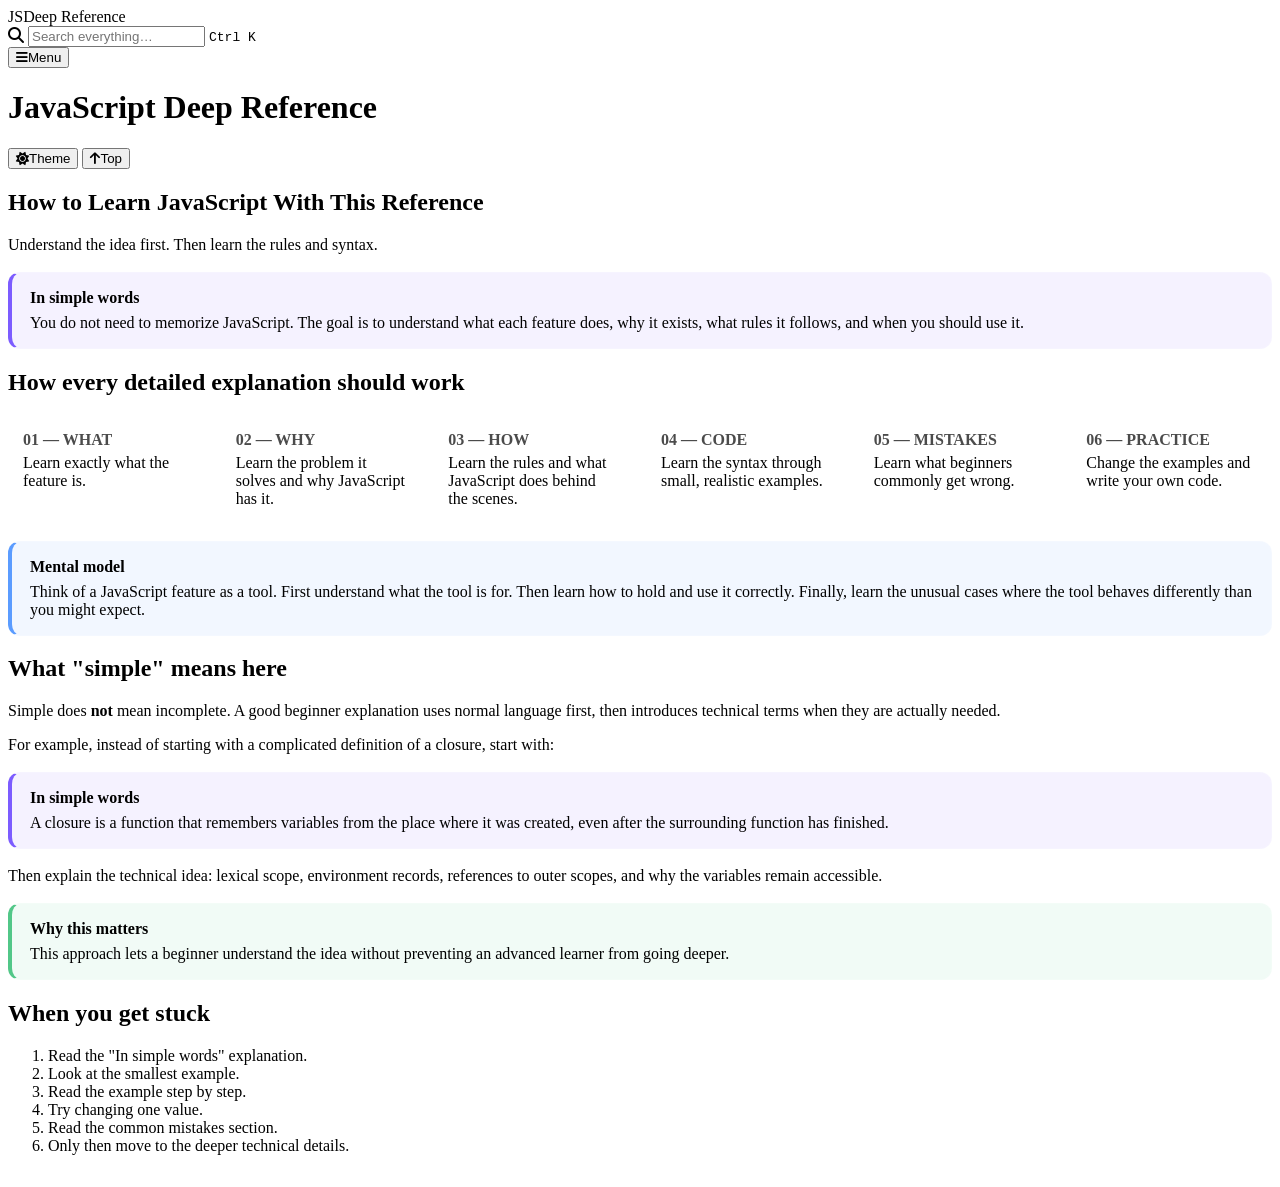
==== commit dffd13e6: "Update index.html" ====
--- a/index.html
+++ b/index.html
@@ -1,3031 +1,265 @@
 <!DOCTYPE html>
 <html lang="en">
 <head>
-    <meta charset="UTF-8" />
-    <meta name="viewport" content="width=device-width, initial-scale=1.0" />
-    <title>Modern JS Reference · Deep Dive</title>
-
-    <!-- Font & Icons -->
-    <link rel="preconnect" href="https://fonts.googleapis.com" />
-    <link rel="preconnect" href="https://fonts.gstatic.com" crossorigin />
-    <link href="https://fonts.googleapis.com/css2?family=Inter:opsz,wght@14..32,400;14..32,500;14..32,600;14..32,700&display=swap" rel="stylesheet" />
-    <link rel="stylesheet" href="https://cdnjs.cloudflare.com/ajax/libs/font-awesome/6.5.0/css/all.min.css" />
-
-    <style>
-        /* ── Reset & Base ── */
-        *,
-        *::before,
-        *::after {
-            box-sizing: border-box;
-            margin: 0;
-            padding: 0;
-        }
-
-        :root {
-            --bg-primary: #0b0e14;
-            --bg-secondary: #121820;
-            --bg-card: #1a2330;
-            --bg-hover: #26303f;
-            --border-color: #2a3444;
-            --text-primary: #eef2f8;
-            --text-secondary: #94a3b8;
-            --text-muted: #64748b;
-            --accent: #60a5fa;
-            --accent-dim: #2563eb;
-            --accent-glow: rgba(96, 165, 250, 0.15);
-            --green: #4ade80;
-            --orange: #fbbf24;
-            --pink: #f472b6;
-            --purple: #a78bfa;
-            --radius: 12px;
-            --radius-sm: 8px;
-            --shadow: 0 8px 32px rgba(0, 0, 0, 0.5);
-            --transition: 0.25s cubic-bezier(0.4, 0, 0.2, 1);
-            --font: 'Inter', system-ui, -apple-system, sans-serif;
-            --sidebar-width: 300px;
-            --header-height: 64px;
-        }
-
-        html {
-            scroll-behavior: smooth;
-        }
-
-        body {
-            font-family: var(--font);
-            background: var(--bg-primary);
-            color: var(--text-primary);
-            line-height: 1.7;
-            display: flex;
-            min-height: 100vh;
-            overflow-x: hidden;
-        }
-
-        /* ── Scrollbar ── */
-        ::-webkit-scrollbar {
-            width: 6px;
-            height: 6px;
-        }
-        ::-webkit-scrollbar-track {
-            background: var(--bg-secondary);
-        }
-        ::-webkit-scrollbar-thumb {
-            background: var(--border-color);
-            border-radius: 8px;
-        }
-        ::-webkit-scrollbar-thumb:hover {
-            background: var(--accent);
-        }
-
-        /* ── Sidebar ── */
-        .sidebar {
-            position: fixed;
-            top: 0;
-            left: 0;
-            width: var(--sidebar-width);
-            height: 100vh;
-            background: var(--bg-secondary);
-            border-right: 1px solid var(--border-color);
-            overflow-y: auto;
-            overflow-x: hidden;
-            z-index: 100;
-            padding: 20px 0 40px;
-            transition: transform var(--transition);
-        }
-
-        .sidebar-header {
-            padding: 0 20px 18px 20px;
-            border-bottom: 1px solid var(--border-color);
-            display: flex;
-            align-items: center;
-            gap: 12px;
-            position: sticky;
-            top: 0;
-            background: var(--bg-secondary);
-            z-index: 10;
-        }
-
-        .sidebar-header .logo {
-            font-size: 22px;
-            font-weight: 700;
-            background: linear-gradient(135deg, var(--accent), var(--purple));
-            -webkit-background-clip: text;
-            -webkit-text-fill-color: transparent;
-            letter-spacing: -0.5px;
-        }
-
-        .sidebar-header .logo-sub {
-            font-size: 11px;
-            font-weight: 500;
-            color: var(--text-muted);
-            -webkit-text-fill-color: var(--text-muted);
-            background: none;
-            letter-spacing: 0.3px;
-        }
-
-        .sidebar-search {
-            padding: 14px 20px;
-            position: sticky;
-            top: 70px;
-            background: var(--bg-secondary);
-            z-index: 9;
-        }
-
-        .sidebar-search input {
-            width: 100%;
-            padding: 10px 14px 10px 38px;
-            border-radius: var(--radius-sm);
-            border: 1px solid var(--border-color);
-            background: var(--bg-primary);
-            color: var(--text-primary);
-            font-size: 13px;
-            font-family: var(--font);
-            transition: border var(--transition), box-shadow var(--transition);
-            outline: none;
-        }
-
-        .sidebar-search input::placeholder {
-            color: var(--text-muted);
-        }
-        .sidebar-search input:focus {
-            border-color: var(--accent);
-            box-shadow: 0 0 0 3px var(--accent-glow);
-        }
-        .sidebar-search .search-icon {
-            position: absolute;
-            left: 32px;
-            top: 50%;
-            transform: translateY(-50%);
-            color: var(--text-muted);
-            font-size: 14px;
-            pointer-events: none;
-        }
-
-        .sidebar-nav {
-            padding: 8px 12px 20px;
-        }
-
-        .sidebar-nav .nav-section {
-            margin-bottom: 6px;
-        }
-
-        .sidebar-nav .nav-section-title {
-            font-size: 10px;
-            font-weight: 600;
-            text-transform: uppercase;
-            letter-spacing: 0.8px;
-            color: var(--text-muted);
-            padding: 12px 12px 6px;
-            cursor: default;
-        }
-
-        .sidebar-nav a {
-            display: flex;
-            align-items: center;
-            gap: 10px;
-            padding: 7px 14px;
-            border-radius: var(--radius-sm);
-            color: var(--text-secondary);
-            text-decoration: none;
-            font-size: 13.5px;
-            font-weight: 450;
-            transition: all var(--transition);
-            cursor: pointer;
-            position: relative;
-        }
-
-        .sidebar-nav a:hover {
-            background: var(--bg-hover);
-            color: var(--text-primary);
-        }
-
-        .sidebar-nav a.active {
-            background: var(--accent-glow);
-            color: var(--accent);
-            font-weight: 500;
-        }
-
-        .sidebar-nav a.active::before {
-            content: '';
-            position: absolute;
-            left: 0;
-            top: 8px;
-            bottom: 8px;
-            width: 3px;
-            background: var(--accent);
-            border-radius: 0 4px 4px 0;
-        }
-
-        .sidebar-nav a i {
-            width: 18px;
-            font-size: 14px;
-            text-align: center;
-            color: var(--text-muted);
-            flex-shrink: 0;
-        }
-
-        .sidebar-nav a.active i {
-            color: var(--accent);
-        }
-
-        /* ── Main Content ── */
-        .main {
-            margin-left: var(--sidebar-width);
-            flex: 1;
-            min-height: 100vh;
-            padding: 0 40px 60px;
-            max-width: calc(100% - var(--sidebar-width));
-        }
-
-        .main-header {
-            position: sticky;
-            top: 0;
-            background: var(--bg-primary);
-            padding: 16px 0 14px;
-            border-bottom: 1px solid var(--border-color);
-            z-index: 50;
-            display: flex;
-            align-items: center;
-            justify-content: space-between;
-            backdrop-filter: blur(12px);
-            background: rgba(11, 14, 20, 0.85);
-        }
-
-        .main-header .page-title {
-            font-size: 20px;
-            font-weight: 600;
-            letter-spacing: -0.3px;
-        }
-
-        .main-header .page-title span {
-            color: var(--text-muted);
-            font-weight: 400;
-            font-size: 15px;
-            margin-left: 8px;
-        }
-
-        .main-header .header-actions {
-            display: flex;
-            align-items: center;
-            gap: 10px;
-        }
-
-        .main-header .header-actions button {
-            background: var(--bg-card);
-            border: 1px solid var(--border-color);
-            color: var(--text-secondary);
-            padding: 8px 14px;
-            border-radius: var(--radius-sm);
-            font-size: 13px;
-            cursor: pointer;
-            transition: all var(--transition);
-            font-family: var(--font);
-            display: flex;
-            align-items: center;
-            gap: 6px;
-        }
-
-        .main-header .header-actions button:hover {
-            background: var(--bg-hover);
-            color: var(--text-primary);
-            border-color: var(--accent);
-        }
-
-        /* ── Content Sections ── */
-        .content-section {
-            padding-top: 28px;
-            display: none;
-            animation: fadeSlide 0.3s ease;
-        }
-
-        .content-section.active {
-            display: block;
-        }
-
-        @keyframes fadeSlide {
-            from {
-                opacity: 0;
-                transform: translateY(10px);
-            }
-            to {
-                opacity: 1;
-                transform: translateY(0);
-            }
-        }
-
-        .content-section h1 {
-            font-size: 32px;
-            font-weight: 700;
-            letter-spacing: -0.5px;
-            margin-bottom: 6px;
-            background: linear-gradient(135deg, #fff, var(--text-secondary));
-            -webkit-background-clip: text;
-            -webkit-text-fill-color: transparent;
-        }
-
-        .content-section .subtitle {
-            color: var(--text-secondary);
-            font-size: 15px;
-            margin-bottom: 28px;
-            border-left: 3px solid var(--accent);
-            padding-left: 16px;
-            -webkit-text-fill-color: var(--text-secondary);
-        }
-
-        .content-section h2 {
-            font-size: 22px;
-            font-weight: 600;
-            margin-top: 36px;
-            margin-bottom: 12px;
-            letter-spacing: -0.2px;
-            color: var(--text-primary);
-        }
-
-        .content-section h3 {
-            font-size: 17px;
-            font-weight: 600;
-            margin-top: 24px;
-            margin-bottom: 8px;
-            color: var(--text-primary);
-        }
-
-        .content-section p {
-            color: var(--text-secondary);
-            margin-bottom: 16px;
-            font-size: 15px;
-        }
-
-        .content-section ul,
-        .content-section ol {
-            color: var(--text-secondary);
-            padding-left: 24px;
-            margin-bottom: 16px;
-        }
-
-        .content-section li {
-            margin-bottom: 6px;
-            font-size: 14.5px;
-        }
-
-        .content-section li strong {
-            color: var(--text-primary);
-        }
-
-        /* ── Code Blocks ── */
-        .code-block {
-            background: var(--bg-card);
-            border: 1px solid var(--border-color);
-            border-radius: var(--radius-sm);
-            padding: 0;
-            margin: 16px 0 20px;
-            overflow: hidden;
-            position: relative;
-        }
-
-        .code-block .code-header {
-            display: flex;
-            align-items: center;
-            justify-content: space-between;
-            padding: 8px 16px;
-            background: var(--bg-secondary);
-            border-bottom: 1px solid var(--border-color);
-            font-size: 12px;
-            color: var(--text-muted);
-            font-weight: 500;
-            letter-spacing: 0.3px;
-            text-transform: uppercase;
-        }
-
-        .code-block .code-header .copy-btn {
-            background: transparent;
-            border: none;
-            color: var(--text-muted);
-            cursor: pointer;
-            font-size: 14px;
-            padding: 4px 8px;
-            border-radius: 4px;
-            transition: all var(--transition);
-        }
-
-        .code-block .code-header .copy-btn:hover {
-            color: var(--text-primary);
-            background: var(--bg-hover);
-        }
-
-        .code-block .code-header .copy-btn.copied {
-            color: var(--green);
-        }
-
-        .code-block pre {
-            padding: 18px 20px;
-            margin: 0;
-            overflow-x: auto;
-            font-family: 'JetBrains Mono', 'Fira Code', 'Cascadia Code', monospace;
-            font-size: 13.5px;
-            line-height: 1.8;
-            color: #d4dcec;
-            background: var(--bg-card);
-        }
-
-        .code-block pre .comment {
-            color: var(--text-muted);
-            font-style: italic;
-        }
-        .code-block pre .keyword {
-            color: var(--purple);
-            font-weight: 500;
-        }
-        .code-block pre .string {
-            color: var(--green);
-        }
-        .code-block pre .number {
-            color: var(--orange);
-        }
-        .code-block pre .function {
-            color: var(--accent);
-        }
-        .code-block pre .variable {
-            color: var(--pink);
-        }
-        .code-block pre .operator {
-            color: var(--orange);
-        }
-        .code-block pre .bracket {
-            color: var(--text-secondary);
-        }
-        .code-block pre .boolean {
-            color: var(--orange);
-        }
-        .code-block pre .null {
-            color: var(--orange);
-        }
-        .code-block pre .regex {
-            color: var(--pink);
-        }
-
-        /* ── Info / Warning / Tip Boxes ── */
-        .callout {
-            padding: 16px 20px;
-            border-radius: var(--radius-sm);
-            border-left: 4px solid;
-            margin: 18px 0;
-            background: var(--bg-card);
-        }
-
-        .callout.info {
-            border-color: var(--accent);
-        }
-        .callout.info .callout-title {
-            color: var(--accent);
-        }
-
-        .callout.warning {
-            border-color: var(--orange);
-        }
-        .callout.warning .callout-title {
-            color: var(--orange);
-        }
-
-        .callout.success {
-            border-color: var(--green);
-        }
-        .callout.success .callout-title {
-            color: var(--green);
-        }
-
-        .callout .callout-title {
-            font-weight: 600;
-            font-size: 14px;
-            display: flex;
-            align-items: center;
-            gap: 8px;
-            margin-bottom: 6px;
-        }
-
-        .callout p {
-            margin-bottom: 0;
-            font-size: 14px;
-        }
-
-        /* ── Table ── */
-        .ref-table {
-            width: 100%;
-            border-collapse: collapse;
-            margin: 16px 0 20px;
-            font-size: 14px;
-            background: var(--bg-card);
-            border-radius: var(--radius-sm);
-            overflow: hidden;
-        }
-
-        .ref-table th {
-            background: var(--bg-secondary);
-            color: var(--text-primary);
-            font-weight: 600;
-            text-align: left;
-            padding: 12px 16px;
-            border-bottom: 2px solid var(--border-color);
-            font-size: 12px;
-            text-transform: uppercase;
-            letter-spacing: 0.4px;
-        }
-
-        .ref-table td {
-            padding: 11px 16px;
-            border-bottom: 1px solid var(--border-color);
-            color: var(--text-secondary);
-        }
-
-        .ref-table tr:last-child td {
-            border-bottom: none;
-        }
-
-        .ref-table td code {
-            background: var(--bg-primary);
-            padding: 2px 8px;
-            border-radius: 4px;
-            font-size: 12.5px;
-            color: var(--accent);
-            font-family: 'JetBrains Mono', monospace;
-        }
-
-        .ref-table .method-name {
-            color: var(--text-primary);
-            font-weight: 500;
-        }
-
-        /* ── Tags / Badges ── */
-        .badge {
-            display: inline-block;
-            padding: 2px 10px;
-            border-radius: 20px;
-            font-size: 11px;
-            font-weight: 600;
-            letter-spacing: 0.3px;
-            text-transform: uppercase;
-            background: var(--bg-hover);
-            color: var(--text-secondary);
-            margin-left: 6px;
-        }
-
-        .badge.es6 {
-            background: rgba(96, 165, 250, 0.2);
-            color: var(--accent);
-        }
-        .badge.es2020 {
-            background: rgba(251, 191, 36, 0.2);
-            color: var(--orange);
-        }
-        .badge.es2022 {
-            background: rgba(244, 114, 182, 0.2);
-            color: var(--pink);
-        }
-        .badge.deprecated {
-            background: rgba(239, 68, 68, 0.2);
-            color: #ef4444;
-        }
-
-        /* ── Responsive ── */
-        .sidebar-toggle {
-            display: none;
-            background: var(--bg-card);
-            border: 1px solid var(--border-color);
-            color: var(--text-primary);
-            padding: 8px 12px;
-            border-radius: var(--radius-sm);
-            cursor: pointer;
-            font-size: 18px;
-        }
-
-        .sidebar-overlay {
-            display: none;
-            position: fixed;
-            inset: 0;
-            background: rgba(0, 0, 0, 0.6);
-            z-index: 90;
-            backdrop-filter: blur(4px);
-        }
-
-        @media (max-width: 900px) {
-            :root {
-                --sidebar-width: 280px;
-            }
-
-            .sidebar {
-                transform: translateX(-100%);
-            }
-
-            .sidebar.open {
-                transform: translateX(0);
-            }
-
-            .sidebar-overlay.active {
-                display: block;
-            }
-
-            .sidebar-toggle {
-                display: flex;
-                align-items: center;
-                gap: 6px;
-            }
-
-            .main {
-                margin-left: 0;
-                max-width: 100%;
-                padding: 0 20px 40px;
-            }
-
-            .main-header .page-title span {
-                display: none;
-            }
-        }
-
-        @media (max-width: 600px) {
-            .content-section h1 {
-                font-size: 26px;
-            }
-            .code-block pre {
-                font-size: 12px;
-                padding: 14px 16px;
-            }
-            .ref-table {
-                font-size: 13px;
-            }
-            .ref-table th,
-            .ref-table td {
-                padding: 8px 12px;
-            }
-            .main-header .header-actions button span {
-                display: none;
-            }
-        }
-
-        /* ── Utility ── */
-        .mt-0 {
-            margin-top: 0 !important;
-        }
-        .mb-0 {
-            margin-bottom: 0 !important;
-        }
-        .flex {
-            display: flex;
-            align-items: center;
-            gap: 8px;
-        }
-        .gap-2 {
-            gap: 12px;
-        }
-
-        .tag-group {
-            display: flex;
-            flex-wrap: wrap;
-            gap: 6px;
-            margin: 4px 0 12px;
-        }
-
-        .tag-group .tag {
-            background: var(--bg-hover);
-            padding: 2px 12px;
-            border-radius: 20px;
-            font-size: 11px;
-            color: var(--text-secondary);
-            font-weight: 500;
-        }
-
-        .tag-group .tag.accent {
-            background: var(--accent-glow);
-            color: var(--accent);
-        }
-
-        /* ── Smooth scroll offset ── */
-        .section-anchor {
-            scroll-margin-top: 80px;
-        }
-    </style>
+  <meta charset="UTF-8" />
+  <meta name="viewport" content="width=device-width, initial-scale=1.0" />
+  <meta name="description" content="A modern, searchable JavaScript deep reference." />
+  <title>Modern JS Reference · Deep Dive</title>
+  <link rel="preconnect" href="https://fonts.googleapis.com" />
+  <link rel="preconnect" href="https://fonts.gstatic.com" crossorigin />
+  <link href="https://fonts.googleapis.com/css2?family=Inter:opsz,wght@14..32,400;14..32,500;14..32,600;14..32,700&display=swap" rel="stylesheet" />
+  <link rel="stylesheet" href="https://cdnjs.cloudflare.com/ajax/libs/font-awesome/6.5.0/css/all.min.css" />
+  <link rel="stylesheet" href="style (2).css" />
+<style>
+/* ===== Detailed + beginner-friendly explanation UI ===== */
+.explanation-guide,
+.topic-learning-tools {
+    margin-bottom: 32px;
+}
+
+.explain-simple,
+.mental-model,
+.why-it-matters,
+.common-mistake,
+.edge-case,
+.practice-box {
+    margin: 18px 0;
+    padding: 16px 18px;
+    border-radius: 12px;
+    border: 1px solid var(--border, rgba(255,255,255,.12));
+}
+
+.explain-simple {
+    border-left: 4px solid var(--accent, #7c5cff);
+    background: color-mix(in srgb, var(--accent, #7c5cff) 8%, transparent);
+}
+
+.mental-model {
+    border-left: 4px solid #5b9cff;
+    background: rgba(91,156,255,.08);
+}
+
+.why-it-matters {
+    border-left: 4px solid #52c788;
+    background: rgba(82,199,136,.08);
+}
+
+.common-mistake {
+    border-left: 4px solid #e6a23c;
+    background: rgba(230,162,60,.08);
+}
+
+.edge-case {
+    border-left: 4px solid #d96b6b;
+    background: rgba(217,107,107,.08);
+}
+
+.practice-box {
+    border-left: 4px solid #a77bff;
+    background: rgba(167,123,255,.08);
+}
+
+.explain-simple strong,
+.mental-model strong,
+.why-it-matters strong,
+.common-mistake strong,
+.edge-case strong,
+.practice-box strong {
+    display: block;
+    margin-bottom: 7px;
+}
+
+.explanation-guide .learning-flow {
+    display: grid;
+    grid-template-columns: repeat(auto-fit, minmax(180px, 1fr));
+    gap: 12px;
+    margin: 18px 0;
+}
+
+.explanation-guide .learning-step {
+    padding: 14px;
+    border: 1px solid var(--border, rgba(255,255,255,.12));
+    border-radius: 10px;
+}
+
+.explanation-guide .learning-step .step-number {
+    font-weight: 800;
+    opacity: .7;
+    margin-bottom: 5px;
+}
+
+.example-breakdown {
+    margin: 18px 0;
+    padding: 16px 18px;
+    border: 1px solid var(--border, rgba(255,255,255,.12));
+    border-radius: 12px;
+}
+
+.example-breakdown ol,
+.example-breakdown ul {
+    padding-left: 24px;
+}
+
+.term {
+    border-bottom: 1px dotted currentColor;
+    cursor: help;
+}
+
+.topic-footer-nav {
+    display: grid;
+    grid-template-columns: 1fr 1fr;
+    gap: 14px;
+    margin-top: 34px;
+}
+
+.topic-footer-nav button {
+    text-align: left;
+    padding: 14px 16px;
+}
+
+.topic-footer-nav .next {
+    text-align: right;
+}
+
+@media (max-width: 600px) {
+    .topic-footer-nav {
+        grid-template-columns: 1fr;
+    }
+    .topic-footer-nav .next {
+        text-align: left;
+    }
+}
+</style>
 </head>
 <body>
-
-    <!-- ─── SIDEBAR ─── -->
-    <aside class="sidebar" id="sidebar" role="navigation" aria-label="JavaScript Reference">
-        <div class="sidebar-header">
-            <span class="logo">JS</span>
-            <span class="logo-sub">Deep Reference</span>
-        </div>
-        <div class="sidebar-search" style="position:relative;">
-            <i class="fas fa-search search-icon"></i>
-            <input type="text" id="searchInput" placeholder="Search topics…" aria-label="Search" />
-        </div>
-        <nav class="sidebar-nav" id="sidebarNav">
-            <!-- dynamically rendered -->
-        </nav>
-    </aside>
-
-    <div class="sidebar-overlay" id="sidebarOverlay"></div>
-
-    <!-- ─── MAIN ─── -->
-    <main class="main" id="mainContent">
-        <header class="main-header">
-            <div class="flex">
-                <button class="sidebar-toggle" id="sidebarToggle" aria-label="Toggle sidebar">
-                    <i class="fas fa-bars"></i> <span>Menu</span>
-                </button>
-                <h1 class="page-title" id="pageTitle">JavaScript <span>Deep Reference</span></h1>
-            </div>
-            <div class="header-actions">
-                <button id="scrollTopBtn" title="Scroll to top">
-                    <i class="fas fa-arrow-up"></i> <span>Top</span>
-                </button>
-            </div>
-        </header>
-
-        <div id="contentContainer">
-            <!-- dynamically rendered -->
-        </div>
-    </main>
-
-    <script>
-        // ━━━━━━━━━━━━━━━━━━━━━━━━━━━━━━━━━━━━━
-        //  DATA — Expanded, detailed explanations
-        // ━━━━━━━━━━━━━━━━━━━━━━━━━━━━━━━━━━━━━
-
-        const REF_DATA = [{
-            id: 'introduction',
-            icon: 'fa-book-open',
-            title: 'Introduction',
-            section: 'Basics',
-            content: `
-            <h1>JavaScript</h1>
-            <div class="subtitle">A high-level, dynamic, interpreted programming language.</div>
-            <p>JavaScript (JS) is a lightweight, interpreted, object-oriented language with first-class functions. It is best known as the scripting language for web pages, but is also used in many non-browser environments such as Node.js.</p>
-
-            <h2>Key Characteristics</h2>
-            <ul>
-              <li><strong>Dynamic typing:</strong> Variables are not bound to a type. A variable can hold a string, then a number, etc.</li>
-              <li><strong>Prototype-based inheritance:</strong> Objects can inherit directly from other objects, offering flexible delegation.</li>
-              <li><strong>First-class functions:</strong> Functions are values that can be assigned, passed as arguments, and returned from other functions.</li>
-              <li><strong>Event-driven & asynchronous:</strong> Supports non-blocking I/O via callbacks, promises, async/await, and the event loop.</li>
-              <li><strong>Multi-paradigm:</strong> Supports imperative, functional, and object-oriented styles.</li>
-            </ul>
-
-            <h2>History & Evolution</h2>
-            <p>Created by Brendan Eich in 1995 in just 10 days, JavaScript was initially named <em>Mocha</em>, then <em>LiveScript</em>, and finally <em>JavaScript</em> to leverage Java's popularity. It became an ECMAScript standard (ECMA-262) in 1997. Major versions include ES5 (2009), ES6/ES2015 (which introduced classes, modules, arrow functions, let/const, etc.), and annual updates since then.</p>
-
-            <div class="callout info">
-              <div class="callout-title"><i class="fas fa-lightbulb"></i> Did you know?</div>
-              <p>JavaScript runs on nearly every platform: browsers, servers (Node.js, Deno), mobile apps (React Native, NativeScript), desktop apps (Electron), and even embedded systems.</p>
-            </div>
-          `
-        }, {
-            id: 'variables',
-            icon: 'fa-code',
-            title: 'Variables',
-            section: 'Basics',
-            content: `
-            <h1>Variables</h1>
-            <div class="subtitle">var, let, const — storing values in JavaScript.</div>
-
-            <h2>Declaration Keywords</h2>
-            <div class="code-block">
-              <div class="code-header"><span>var · let · const</span></div>
-              <pre><span class="keyword">var</span> old = <span class="string">'function-scoped'</span>;
-            <span class="keyword">let</span> modern = <span class="string">'block-scoped'</span>;
-            <span class="keyword">const</span> constant = <span class="string">'cannot be reassigned'</span>;</pre>
-            </div>
-
-            <h3>var</h3>
-            <p><strong>Function-scoped</strong> — accessible anywhere in the function it is declared in (or globally if outside a function). It is <strong>hoisted</strong> to the top of its scope and initialized with <code>undefined</code>, so you can reference it before declaration without a ReferenceError (but you'll get <code>undefined</code>).</p>
-            <div class="code-block">
-              <div class="code-header"><span>var hoisting</span></div>
-              <pre><span class="keyword">console</span>.log(x); <span class="comment">// undefined (not an error)</span>
-            <span class="keyword">var</span> x = <span class="number">5</span>;</pre>
-            </div>
-            <p><code>var</code> does not have block scope; it ignores <code>{ }</code> blocks. This can lead to unexpected bugs, which is why <code>let</code> and <code>const</code> are preferred.</p>
-
-            <h3>let</h3>
-            <p><strong>Block-scoped</strong> — accessible only within the nearest block <code>{ }</code>. It is also hoisted but not initialized; accessing it before declaration results in a <code>ReferenceError</code> due to the <strong>Temporal Dead Zone (TDZ)</strong>.</p>
-            <div class="code-block">
-              <div class="code-header"><span>let TDZ</span></div>
-              <pre><span class="keyword">console</span>.log(y); <span class="comment">// ReferenceError: Cannot access 'y' before initialization</span>
-            <span class="keyword">let</span> y = <span class="number">10</span>;</pre>
-            </div>
-            <p><code>let</code> can be reassigned, but you cannot redeclare it in the same scope.</p>
-
-            <h3>const</h3>
-            <p><strong>Block-scoped</strong> like <code>let</code>, but must be initialized at declaration and cannot be reassigned. However, if the value is an object or array, its properties or elements can still be mutated (the binding is constant, not the value).</p>
-            <div class="code-block">
-              <div class="code-header"><span>const</span></div>
-              <pre><span class="keyword">const</span> obj = { name: <span class="string">'Alice'</span> };
-            obj.name = <span class="string">'Bob'</span>; <span class="comment">// allowed</span>
-            obj = {}; <span class="comment">// TypeError: Assignment to constant variable</span></pre>
-            </div>
-
-            <div class="callout success">
-              <div class="callout-title"><i class="fas fa-check-circle"></i> Best Practice</div>
-              <p>Use <code>const</code> by default. Only use <code>let</code> when you need to reassign. Avoid <code>var</code> in modern code entirely, as it can cause subtle scoping issues.</p>
-            </div>
-          `
-        }, {
-            id: 'datatypes',
-            icon: 'fa-database',
-            title: 'Data Types',
-            section: 'Basics',
-            content: `
-            <h1>Data Types</h1>
-            <div class="subtitle">JavaScript has eight basic data types.</div>
-
-            <h2>Primitive Types</h2>
-            <ul>
-              <li><strong>String</strong> — textual data: <code>'hello'</code>, <code>"world"</code>, <code>\`template\`</code>. Immutable.</li>
-              <li><strong>Number</strong> — 64-bit floating-point (IEEE 754) for integers and decimals: <code>42</code>, <code>3.14</code>, <code>NaN</code>, <code>Infinity</code>, <code>-0</code>.</li>
-              <li><strong>BigInt</strong> — integers larger than 2⁵³−1: <code>9007199254740991n</code> or <code>BigInt('123')</code>.</li>
-              <li><strong>Boolean</strong> — logical: <code>true</code> or <code>false</code>.</li>
-              <li><strong>Undefined</strong> — uninitialized value: <code>undefined</code>.</li>
-              <li><strong>Null</strong> — intentional absence of any object value: <code>null</code>.</li>
-              <li><strong>Symbol</strong> — unique &amp; immutable primitive, often used as object property keys: <code>Symbol('id')</code>.</li>
-            </ul>
-
-            <h2>Reference Type</h2>
-            <ul>
-              <li><strong>Object</strong> — collections of key-value pairs: <code>{ name: 'JS' }</code>, arrays, functions, dates, regular expressions, etc. Objects are mutable and passed by reference.</li>
-            </ul>
-
-            <h2>Type Checking</h2>
-            <p>Use <code>typeof</code> for primitives (with the quirk that <code>typeof null === 'object'</code>). For arrays and null, use <code>Array.isArray()</code> and <code>value === null</code>.</p>
-            <div class="code-block">
-              <div class="code-header"><span>typeof</span></div>
-              <pre><span class="keyword">typeof</span> <span class="string">'hello'</span>;   <span class="comment">// 'string'</span>
-            <span class="keyword">typeof</span> <span class="number">42</span>;        <span class="comment">// 'number'</span>
-            <span class="keyword">typeof</span> <span class="boolean">true</span>;      <span class="comment">// 'boolean'</span>
-            <span class="keyword">typeof</span> <span class="null">null</span>;       <span class="comment">// 'object'  (legacy bug)</span>
-            <span class="keyword">typeof</span> <span class="keyword">undefined</span>; <span class="comment">// 'undefined'</span>
-            <span class="keyword">typeof</span> { };        <span class="comment">// 'object'</span>
-            <span class="keyword">typeof</span> [ ];        <span class="comment">// 'object'</span>
-            <span class="keyword">typeof</span> <span class="keyword">function</span>(){}; <span class="comment">// 'function'</span>
-            <span class="keyword">typeof</span> <span class="keyword">Symbol</span>();   <span class="comment">// 'symbol'</span>
-            <span class="keyword">typeof</span> <span class="number">123n</span>;       <span class="comment">// 'bigint'</span></pre>
-            </div>
-
-            <div class="callout warning">
-              <div class="callout-title"><i class="fas fa-exclamation-triangle"></i> Precision Issues</div>
-              <p>Floating-point arithmetic can produce rounding errors: <code>0.1 + 0.2 === 0.3</code> is <code>false</code>. Use <code>Number.EPSILON</code> for comparisons or use libraries like <code>decimal.js</code> for financial calculations.</p>
-            </div>
-          `
-        }, {
-            id: 'operators',
-            icon: 'fa-calculator',
-            title: 'Operators',
-            section: 'Basics',
-            content: `
-            <h1>Operators</h1>
-            <div class="subtitle">Arithmetic, assignment, comparison, logical, and more.</div>
-
-            <h2>Arithmetic</h2>
-            <p><code>+</code> (addition), <code>-</code> (subtraction), <code>*</code> (multiplication), <code>/</code> (division), <code>%</code> (remainder), <code>**</code> (exponentiation).</p>
-            <p>Unary operators: <code>+</code> (numeric conversion), <code>-</code> (negation), <code>++</code> (increment), <code>--</code> (decrement).</p>
-
-            <h2>Assignment</h2>
-            <p><code>=</code>, <code>+=</code>, <code>-=</code>, <code>*=</code>, <code>/=</code>, <code>%=</code>, <code>**=</code>, and logical assignment operators: <code>&amp;&amp;=</code>, <code>||=</code>, <code>??=</code> (ES2021).</p>
-
-            <h2>Comparison</h2>
-            <p><code>==</code> (loose equality, coerces types), <code>===</code> (strict equality, no coercion), <code>!=</code>, <code>!==</code>, <code>&gt;</code>, <code>&lt;</code>, <code>&gt;=</code>, <code>&lt;=</code>.</p>
-            <p><strong>Special cases:</strong> <code>NaN</code> is not equal to anything, including itself. Use <code>Number.isNaN()</code> to check. <code>Object.is()</code> is a more robust equality (treats <code>NaN</code> as equal and <code>-0</code> as not equal to <code>0</code>).</p>
-
-            <h2>Logical</h2>
-            <p><code>&amp;&amp;</code> (AND — returns first falsy or last operand), <code>||</code> (OR — returns first truthy or last operand), <code>!</code> (NOT), <code>??</code> (nullish coalescing — returns right operand only if left is <code>null</code> or <code>undefined</code>).</p>
-
-            <h2>Ternary</h2>
-            <p><code>condition ? expr1 : expr2</code> — returns <code>expr1</code> if condition truthy, else <code>expr2</code>.</p>
-
-            <h2>Optional Chaining (<code>?.</code>)</h2>
-            <p>Allows safe access to deeply nested properties without error if an intermediate property is <code>null</code> or <code>undefined</code>.</p>
-            <div class="code-block">
-              <div class="code-header"><span>Optional Chaining</span></div>
-              <pre><span class="keyword">const</span> user = { profile: { name: <span class="string">'Alice'</span> } };
-            <span class="keyword">const</span> city = user?.profile?.address?.city; <span class="comment">// undefined, no error</span></pre>
-            </div>
-
-            <h2>Nullish Coalescing (<code>??</code>)</h2>
-            <p>Use <code>??</code> to provide a default only when the left side is <code>null</code> or <code>undefined</code> (unlike <code>||</code> which uses falsy values like <code>0</code> or <code>''</code>).</p>
-            <div class="code-block">
-              <div class="code-header"><span>??</span></div>
-              <pre><span class="keyword">const</span> value = <span class="null">null</span> ?? <span class="string">'default'</span>; <span class="comment">// 'default'</span>
-            <span class="keyword">const</span> zero = <span class="number">0</span> ?? <span class="string">'fallback'</span>;  <span class="comment">// 0 (not fallback)</span></pre>
-            </div>
-
-            <div class="callout info">
-              <div class="callout-title"><i class="fas fa-lightbulb"></i> Short‑circuiting</div>
-              <p>Logical operators <code>&amp;&amp;</code>, <code>||</code>, and <code>??</code> short‑circuit: they don't evaluate the right operand if the left operand already determines the result.</p>
-            </div>
-          `
-        }, {
-            id: 'controlflow',
-            icon: 'fa-code-branch',
-            title: 'Control Flow',
-            section: 'Basics',
-            content: `
-            <h1>Control Flow</h1>
-            <div class="subtitle">Conditionals and loops.</div>
-
-            <h2>if / else if / else</h2>
-            <div class="code-block">
-              <div class="code-header"><span>Conditional</span></div>
-              <pre><span class="keyword">if</span> (score >= <span class="number">90</span>) {
-              <span class="keyword">const</span> grade = <span class="string">'A'</span>;
-            } <span class="keyword">else if</span> (score >= <span class="number">80</span>) {
-              <span class="keyword">const</span> grade = <span class="string">'B'</span>;
-            } <span class="keyword">else</span> {
-              <span class="keyword">const</span> grade = <span class="string">'C'</span>;
-            }</pre>
-            </div>
-
-            <h2>switch</h2>
-            <p>Evaluates an expression and matches its value to <code>case</code> clauses. Strict equality (<code>===</code>) is used for matching. Fall‑through occurs if <code>break</code> is omitted.</p>
-            <div class="code-block">
-              <div class="code-header"><span>switch</span></div>
-              <pre><span class="keyword">switch</span> (color) {
-              <span class="keyword">case</span> <span class="string">'red'</span>:
-                <span class="keyword">console</span>.log(<span class="string">'Stop'</span>);
-                <span class="keyword">break</span>;
-              <span class="keyword">case</span> <span class="string">'green'</span>:
-                <span class="keyword">console</span>.log(<span class="string">'Go'</span>);
-                <span class="keyword">break</span>;
-              <span class="keyword">default</span>:
-                <span class="keyword">console</span>.log(<span class="string">'Unknown'</span>);
-            }</pre>
-            </div>
-
-            <h2>Loops</h2>
-            <ul>
-              <li><strong>for</strong> — classic: <code>for (let i = 0; i &lt; n; i++) { … }</code></li>
-              <li><strong>while</strong> — condition checked before iteration: <code>while (condition) { … }</code></li>
-              <li><strong>do…while</strong> — condition checked after iteration (always runs at least once): <code>do { … } while (condition);</code></li>
-              <li><strong>for…of</strong> — iterates over iterable values (arrays, strings, maps, sets, etc.): <code>for (const item of array) { … }</code></li>
-              <li><strong>for…in</strong> — iterates over enumerable property <strong>keys</strong> (including inherited ones). Generally avoid for arrays; use <code>for…of</code> or <code>.forEach()</code>.</li>
-            </ul>
-
-            <div class="callout warning">
-              <div class="callout-title"><i class="fas fa-exclamation-triangle"></i> break and continue</div>
-              <p>Use <code>break</code> to exit a loop prematurely; <code>continue</code> to skip the rest of the current iteration.</p>
-            </div>
-          `
-        }, {
-            id: 'functions',
-            icon: 'fa-arrow-right-to-bracket',
-            title: 'Functions',
-            section: 'Functions',
-            content: `
-            <h1>Functions</h1>
-            <div class="subtitle">Declarations, expressions, arrow functions, and more.</div>
-
-            <h2>Function Declaration</h2>
-            <p>Hoisted — can be called before definition.</p>
-            <div class="code-block">
-              <div class="code-header"><span>Declaration</span></div>
-              <pre><span class="keyword">function</span> <span class="function">greet</span>(name) {
-              <span class="keyword">return</span> <span class="string">\`Hello, \${name}!\`</span>;
-            }</pre>
-            </div>
-
-            <h2>Function Expression</h2>
-            <p>Not hoisted — the variable is hoisted but the assignment is not.</p>
-            <div class="code-block">
-              <div class="code-header"><span>Expression</span></div>
-              <pre><span class="keyword">const</span> greet = <span class="keyword">function</span>(name) {
-              <span class="keyword">return</span> <span class="string">\`Hello, \${name}!\`</span>;
-            };</pre>
-            </div>
-
-            <h2>Arrow Function (ES6)</h2>
-            <p>Shorter syntax, no <code>this</code> binding of its own, no <code>arguments</code> object, and cannot be used as constructors.</p>
-            <div class="code-block">
-              <div class="code-header"><span>Arrow</span></div>
-              <pre><span class="keyword">const</span> greet = (name) => <span class="string">\`Hello, \${name}!\`</span>;
-            <span class="comment">// With block body</span>
-            <span class="keyword">const</span> add = (a, b) => {
-              <span class="keyword">return</span> a + b;
-            };
-            <span class="comment">// Single parameter no parentheses needed</span>
-            <span class="keyword">const</span> double = n => n * <span class="number">2</span>;</pre>
-            </div>
-
-            <h2>Parameters &amp; Arguments</h2>
-            <ul>
-              <li><strong>Default parameters:</strong> <code>function greet(name = 'Guest') { … }</code></li>
-              <li><strong>Rest parameters:</strong> collects remaining arguments into an array: <code>function sum(...numbers) { … }</code></li>
-              <li><strong>Destructuring parameters:</strong> <code>function print({ name, age }) { … }</code></li>
-            </ul>
-
-            <h2>Closures</h2>
-            <p>When a function retains access to variables from its outer scope even after the outer function has returned. Used for data privacy, partial application, and callbacks.</p>
-            <div class="code-block">
-              <div class="code-header"><span>Closure</span></div>
-              <pre><span class="keyword">function</span> <span class="function">makeCounter</span>() {
-              <span class="keyword">let</span> count = <span class="number">0</span>;
-              <span class="keyword">return</span> <span class="keyword">function</span>() {
-                count++;
-                <span class="keyword">return</span> count;
-              };
-            }
-            <span class="keyword">const</span> counter = makeCounter();
-            counter(); <span class="comment">// 1</span>
-            counter(); <span class="comment">// 2</span></pre>
-            </div>
-
-            <div class="callout info">
-              <div class="callout-title"><i class="fas fa-lightbulb"></i> Arrow functions & this</div>
-              <p>Arrow functions inherit <code>this</code> from the surrounding lexical scope, making them ideal for callbacks and event handlers.</p>
-            </div>
-          `
-        }, {
-            id: 'objects',
-            icon: 'fa-cube',
-            title: 'Objects',
-            section: 'Objects & OOP',
-            content: `
-            <h1>Objects</h1>
-            <div class="subtitle">Fundamental data structures in JavaScript.</div>
-
-            <h2>Creation</h2>
-            <p>Objects can be created using object literals, the <code>new</code> keyword with a constructor, <code>Object.create()</code>, or classes.</p>
-            <div class="code-block">
-              <div class="code-header"><span>Object Literal</span></div>
-              <pre><span class="keyword">const</span> person = {
-              name: <span class="string">'Alice'</span>,
-              age: <span class="number">30</span>,
-              greet() {
-                <span class="keyword">console</span>.log(<span class="string">\`Hi, I'm \${this.name}\`</span>);
-              }
-            };</pre>
-            </div>
-
-            <h2>Property Access</h2>
-            <p><strong>Dot notation:</strong> <code>person.name</code> (static) &nbsp;|&nbsp; <strong>Bracket notation:</strong> <code>person['name']</code> (computed, allows dynamic keys).</p>
-
-            <h2>Adding / Updating / Deleting</h2>
-            <div class="code-block">
-              <div class="code-header"><span>Mutation</span></div>
-              <pre>person.age = <span class="number">31</span>;
-            person[<span class="string">'city'</span>] = <span class="string">'Berlin'</span>;
-            <span class="keyword">delete</span> person.age; <span class="comment">// removes property</span></pre>
-            </div>
-
-            <h2>Object Methods</h2>
-            <ul>
-              <li><code>Object.keys(obj)</code> — array of own enumerable property keys.</li>
-              <li><code>Object.values(obj)</code> — array of values.</li>
-              <li><code>Object.entries(obj)</code> — array of <code>[key, value]</code> pairs.</li>
-              <li><code>Object.assign(target, ...sources)</code> — shallow copy properties.</li>
-              <li><code>Object.freeze(obj)</code> — prevents any modifications (non‑extensible, configurable false, writable false).</li>
-              <li><code>Object.seal(obj)</code> — prevents adding/removing properties but allows writing to existing.</li>
-              <li><code>Object.defineProperty(obj, key, descriptor)</code> — fine‑grained property control (writable, enumerable, configurable, get, set).</li>
-            </ul>
-
-            <h2>Getters & Setters</h2>
-            <div class="code-block">
-              <div class="code-header"><span>Accessors</span></div>
-              <pre><span class="keyword">const</span> obj = {
-              _age: <span class="number">0</span>,
-              <span class="keyword">get</span> age() { <span class="keyword">return</span> <span class="variable">this</span>._age; },
-              <span class="keyword">set</span> age(value) { <span class="keyword">if</span> (value >= <span class="number">0</span>) <span class="variable">this</span>._age = value; }
-            };</pre>
-            </div>
-
-            <div class="callout success">
-              <div class="callout-title"><i class="fas fa-check-circle"></i> Shorthand & Computed Names</div>
-              <p>ES6 allows <code>{ name }</code> as shorthand for <code>{ name: name }</code> and computed property names: <code>{ [key]: value }</code>.</p>
-            </div>
-          `
-        }, {
-            id: 'arrays',
-            icon: 'fa-list',
-            title: 'Arrays',
-            section: 'Data Structures',
-            content: `
-            <h1>Arrays</h1>
-            <div class="subtitle">Ordered collections of values, zero‑based index, dynamic length.</div>
-
-            <h2>Creation</h2>
-            <div class="code-block">
-              <div class="code-header"><span>Array Literal</span></div>
-              <pre><span class="keyword">const</span> fruits = [<span class="string">'apple'</span>, <span class="string">'banana'</span>, <span class="string">'cherry'</span>];
-            <span class="keyword">const</span> numbers = <span class="keyword">new</span> <span class="function">Array</span>(<span class="number">1</span>, <span class="number">2</span>, <span class="number">3</span>); <span class="comment">// less common, use literal</span>
-            <span class="keyword">const</span> empty = <span class="keyword">new</span> <span class="function">Array</span>(<span class="number">5</span>); <span class="comment">// creates array of length 5 with empty slots</span></pre>
-            </div>
-
-            <h2>Common Methods</h2>
-            <table class="ref-table">
-              <thead><tr><th>Method</th><th>Description</th><th>Mutating?</th></tr></thead>
-              <tbody>
-                <tr><td class="method-name"><code>push()</code></td><td>Adds one or more elements to the end, returns new length.</td><td>Yes</td></tr>
-                <tr><td class="method-name"><code>pop()</code></td><td>Removes the last element, returns it.</td><td>Yes</td></tr>
-                <tr><td class="method-name"><code>shift()</code></td><td>Removes the first element, returns it.</td><td>Yes</td></tr>
-                <tr><td class="method-name"><code>unshift()</code></td><td>Adds elements to the front, returns new length.</td><td>Yes</td></tr>
-                <tr><td class="method-name"><code>map()</code></td><td>Transforms each element, returns new array.</td><td>No</td></tr>
-                <tr><td class="method-name"><code>filter()</code></td><td>Returns new array with elements that pass a test.</td><td>No</td></tr>
-                <tr><td class="method-name"><code>reduce()</code></td><td>Reduces to a single value (accumulator).</td><td>No</td></tr>
-                <tr><td class="method-name"><code>forEach()</code></td><td>Iterates, executes a function for each element.</td><td>No</td></tr>
-                <tr><td class="method-name"><code>find()</code></td><td>Returns the first element that satisfies the test.</td><td>No</td></tr>
-                <tr><td class="method-name"><code>some()</code></td><td>Checks if at least one element passes the test.</td><td>No</td></tr>
-                <tr><td class="method-name"><code>every()</code></td><td>Checks if all elements pass the test.</td><td>No</td></tr>
-                <tr><td class="method-name"><code>includes()</code></td><td>Checks if a value exists (strict equality).</td><td>No</td></tr>
-                <tr><td class="method-name"><code>slice()</code></td><td>Returns a shallow copy of a portion.</td><td>No</td></tr>
-                <tr><td class="method-name"><code>splice()</code></td><td>Adds/removes elements in place, returns removed items.</td><td>Yes</td></tr>
-                <tr><td class="method-name"><code>sort()</code></td><td>Sorts in place (coerces to strings by default).</td><td>Yes</td></tr>
-                <tr><td class="method-name"><code>reverse()</code></td><td>Reverses the array in place.</td><td>Yes</td></tr>
-                <tr><td class="method-name"><code>flat()</code></td><td>Flattens nested arrays up to a depth.</td><td>No</td></tr>
-                <tr><td class="method-name"><code>flatMap()</code></td><td>Map then flat by one level.</td><td>No</td></tr>
-                <tr><td class="method-name"><code>Array.from()</code></td><td>Creates an array from an iterable or array‑like.</td><td>N/A</td></tr>
-                <tr><td class="method-name"><code>Array.of()</code></td><td>Creates an array from its arguments.</td><td>N/A</td></tr>
-              </tbody>
-            </table>
-
-            <div class="callout success">
-              <div class="callout-title"><i class="fas fa-check-circle"></i> Immutability</div>
-              <p>Methods like <code>map</code>, <code>filter</code>, <code>slice</code>, <code>concat</code>, <code>reduce</code> do not mutate the original array; they return new ones.</p>
-            </div>
-          `
-        }, {
-            id: 'strings',
-            icon: 'fa-font',
-            title: 'Strings',
-            section: 'Data Structures',
-            content: `
-            <h1>Strings</h1>
-            <div class="subtitle">Text manipulation in JavaScript.</div>
-
-            <h2>Creation</h2>
-            <p>Strings can be created using single quotes, double quotes, or backticks (template literals).</p>
-            <div class="code-block">
-              <div class="code-header"><span>String Literals</span></div>
-              <pre><span class="keyword">const</span> single = <span class="string">'Hello'</span>;
-            <span class="keyword">const</span> double = <span class="string">"World"</span>;
-            <span class="keyword">const</span> template = <span class="string">\`Hello, \${double}!\`</span>; <span class="comment">// template literal supports interpolation and multi-line</span></pre>
-            </div>
-
-            <h2>Common Methods</h2>
-            <table class="ref-table">
-              <thead><tr><th>Method</th><th>Description</th></tr></thead>
-              <tbody>
-                <tr><td class="method-name"><code>length</code></td><td>Returns the number of characters.</td></tr>
-                <tr><td class="method-name"><code>toUpperCase()</code></td><td>Converts to uppercase.</td></tr>
-                <tr><td class="method-name"><code>toLowerCase()</code></td><td>Converts to lowercase.</td></tr>
-                <tr><td class="method-name"><code>trim()</code></td><td>Removes whitespace from both ends.</td></tr>
-                <tr><td class="method-name"><code>includes()</code></td><td>Checks if substring exists.</td></tr>
-                <tr><td class="method-name"><code>startsWith()</code></td><td>Checks if starts with a prefix.</td></tr>
-                <tr><td class="method-name"><code>endsWith()</code></td><td>Checks if ends with a suffix.</td></tr>
-                <tr><td class="method-name"><code>indexOf()</code></td><td>Returns the index of first occurrence, -1 if not found.</td></tr>
-                <tr><td class="method-name"><code>lastIndexOf()</code></td><td>Returns the index of last occurrence.</td></tr>
-                <tr><td class="method-name"><code>slice()</code></td><td>Extracts a portion (supports negative indices).</td></tr>
-                <tr><td class="method-name"><code>split()</code></td><td>Splits into an array by separator.</td></tr>
-                <tr><td class="method-name"><code>replace()</code></td><td>Replaces first match (or all with regex global flag).</td></tr>
-                <tr><td class="method-name"><code>replaceAll()</code></td><td>Replaces all occurrences (ES2021).</td></tr>
-                <tr><td class="method-name"><code>repeat()</code></td><td>Repeats the string a number of times.</td></tr>
-                <tr><td class="method-name"><code>padStart()</code></td><td>Pads from the start to a given length.</td></tr>
-                <tr><td class="method-name"><code>padEnd()</code></td><td>Pads from the end.</td></tr>
-                <tr><td class="method-name"><code>charAt()</code></td><td>Returns character at index.</td></tr>
-                <tr><td class="method-name"><code>charCodeAt()</code></td><td>Returns Unicode of character.</td></tr>
-                <tr><td class="method-name"><code>trimStart()</code> / <code>trimEnd()</code></td><td>Remove whitespace from start/end.</td></tr>
-              </tbody>
-            </table>
-
-            <div class="callout info">
-              <div class="callout-title"><i class="fas fa-lightbulb"></i> Immutability</div>
-              <p>Strings are immutable. All methods return a new string; the original remains unchanged.</p>
-            </div>
-          `
-        }, {
-            id: 'numbers',
-            icon: 'fa-hashtag',
-            title: 'Numbers & Math',
-            section: 'Data Structures',
-            content: `
-            <h1>Numbers &amp; Math</h1>
-            <div class="subtitle">Numeric operations and the Math object.</div>
-
-            <h2>Number Methods</h2>
-            <ul>
-              <li><code>Number.isNaN()</code> — checks if value is <code>NaN</code> (more reliable than global <code>isNaN()</code> which coerces).</li>
-              <li><code>Number.isFinite()</code> — checks if value is finite (not <code>Infinity</code> or <code>NaN</code>).</li>
-              <li><code>Number.isInteger()</code> — checks if value is an integer.</li>
-              <li><code>Number.parseFloat()</code> — parses a string to a float.</li>
-              <li><code>Number.parseInt()</code> — parses a string to an integer (with radix).</li>
-              <li><code>toFixed()</code> — returns a string with fixed decimal places.</li>
-              <li><code>toPrecision()</code> — returns a string with a specified precision.</li>
-              <li><code>toString(radix)</code> — converts to string in given base (e.g., 2 for binary).</li>
-            </ul>
-
-            <h2>Math Object</h2>
-            <p>Provides constants and functions for mathematical operations.</p>
-            <table class="ref-table">
-              <thead><tr><th>Method / Property</th><th>Description</th></tr></thead>
-              <tbody>
-                <tr><td class="method-name"><code>Math.PI</code></td><td>π ≈ 3.14159</td></tr>
-                <tr><td class="method-name"><code>Math.E</code></td><td>Euler's number ≈ 2.718</td></tr>
-                <tr><td class="method-name"><code>Math.abs()</code></td><td>Absolute value</td></tr>
-                <tr><td class="method-name"><code>Math.ceil()</code></td><td>Rounds up to nearest integer</td></tr>
-                <tr><td class="method-name"><code>Math.floor()</code></td><td>Rounds down to nearest integer</td></tr>
-                <tr><td class="method-name"><code>Math.round()</code></td><td>Rounds to nearest integer (half up)</td></tr>
-                <tr><td class="method-name"><code>Math.trunc()</code></td><td>Removes decimal part (toward zero)</td></tr>
-                <tr><td class="method-name"><code>Math.max()</code></td><td>Largest of zero or more numbers</td></tr>
-                <tr><td class="method-name"><code>Math.min()</code></td><td>Smallest of zero or more numbers</td></tr>
-                <tr><td class="method-name"><code>Math.random()</code></td><td>Random number in [0, 1)</td></tr>
-                <tr><td class="method-name"><code>Math.pow()</code></td><td>Power (base, exponent) — use <code>**</code> operator</td></tr>
-                <tr><td class="method-name"><code>Math.sqrt()</code></td><td>Square root</td></tr>
-                <tr><td class="method-name"><code>Math.cbrt()</code></td><td>Cube root</td></tr>
-                <tr><td class="method-name"><code>Math.hypot()</code></td><td>Square root of sum of squares</td></tr>
-                <tr><td class="method-name"><code>Math.sign()</code></td><td>Returns -1, 0, 1 for negative, zero, positive</td></tr>
-                <tr><td class="method-name"><code>Math.clz32()</code></td><td>Count leading zeros in 32-bit integer</td></tr>
-              </tbody>
-            </table>
-
-            <h2>BigInt</h2>
-            <p>For integers beyond 2⁵³−1. Operations on BigInts return BigInts. Cannot mix with Number without explicit conversion.</p>
-            <div class="code-block">
-              <div class="code-header"><span>BigInt</span></div>
-              <pre><span class="keyword">const</span> big = <span class="number">9007199254740991n</span>;
-            <span class="keyword">const</span> another = <span class="keyword">BigInt</span>(<span class="string">'12345678901234567890'</span>);
-            <span class="keyword">const</span> sum = big + <span class="number">1n</span>;</pre>
-            </div>
-          `
-        }, {
-            id: 'dates',
-            icon: 'fa-calendar',
-            title: 'Dates',
-            section: 'Data Structures',
-            content: `
-            <h1>Dates</h1>
-            <div class="subtitle">Working with dates and times.</div>
-
-            <h2>Creating Dates</h2>
-            <div class="code-block">
-              <div class="code-header"><span>Date Constructors</span></div>
-              <pre><span class="keyword">const</span> now = <span class="keyword">new</span> <span class="function">Date</span>();             <span class="comment">// current date/time</span>
-            <span class="keyword">const</span> specific = <span class="keyword">new</span> <span class="function">Date</span>(<span class="number">2025</span>, <span class="number">0</span>, <span class="number">15</span>); <span class="comment">// Jan 15, 2025 (month is 0-based)</span>
-            <span class="keyword">const</span> fromStr = <span class="keyword">new</span> <span class="function">Date</span>(<span class="string">'2025-01-15T10:30:00'</span>);
-            <span class="keyword">const</span> fromTimestamp = <span class="keyword">new</span> <span class="function">Date</span>(<span class="number">1705314000000</span>); <span class="comment">// milliseconds since epoch</span></pre>
-            </div>
-
-            <h2>Common Methods</h2>
-            <table class="ref-table">
-              <thead><tr><th>Method</th><th>Description</th></tr></thead>
-              <tbody>
-                <tr><td class="method-name"><code>getFullYear()</code></td><td>Year (4 digits)</td></tr>
-                <tr><td class="method-name"><code>getMonth()</code></td><td>Month (0–11)</td></tr>
-                <tr><td class="method-name"><code>getDate()</code></td><td>Day of month (1–31)</td></tr>
-                <tr><td class="method-name"><code>getDay()</code></td><td>Day of week (0–6, Sunday=0)</td></tr>
-                <tr><td class="method-name"><code>getHours()</code></td><td>Hours (0–23)</td></tr>
-                <tr><td class="method-name"><code>getMinutes()</code></td><td>Minutes (0–59)</td></tr>
-                <tr><td class="method-name"><code>getSeconds()</code></td><td>Seconds (0–59)</td></tr>
-                <tr><td class="method-name"><code>getMilliseconds()</code></td><td>Milliseconds (0–999)</td></tr>
-                <tr><td class="method-name"><code>getTime()</code></td><td>Milliseconds since Unix epoch</td></tr>
-                <tr><td class="method-name"><code>getTimezoneOffset()</code></td><td>Minutes offset from UTC</td></tr>
-                <tr><td class="method-name"><code>toISOString()</code></td><td>ISO 8601 format</td></tr>
-                <tr><td class="method-name"><code>toLocaleString()</code></td><td>Localized string</td></tr>
-                <tr><td class="method-name"><code>toDateString()</code></td><td>Human-readable date</td></tr>
-                <tr><td class="method-name"><code>toTimeString()</code></td><td>Human-readable time</td></tr>
-              </tbody>
-            </table>
-
-            <div class="callout warning">
-              <div class="callout-title"><i class="fas fa-exclamation-triangle"></i> Mutability</div>
-              <p>Date objects are mutable. Methods like <code>setFullYear()</code> modify the object in place.</p>
-            </div>
-          `
-        }, {
-            id: 'dom',
-            icon: 'fa-window-maximize',
-            title: 'DOM Manipulation',
-            section: 'Browser APIs',
-            content: `
-            <h1>DOM Manipulation</h1>
-            <div class="subtitle">Interacting with the document object model.</div>
-
-            <h2>Selecting Elements</h2>
-            <div class="code-block">
-              <div class="code-header"><span>Selectors</span></div>
-              <pre><span class="keyword">const</span> byId = <span class="keyword">document</span>.getElementById(<span class="string">'myId'</span>);
-            <span class="keyword">const</span> byClass = <span class="keyword">document</span>.getElementsByClassName(<span class="string">'myClass'</span>); <span class="comment">// live HTMLCollection</span>
-            <span class="keyword">const</span> byTag = <span class="keyword">document</span>.getElementsByTagName(<span class="string">'div'</span>);
-            <span class="keyword">const</span> query = <span class="keyword">document</span>.querySelector(<span class="string">'.myClass'</span>); <span class="comment">// first match</span>
-            <span class="keyword">const</span> allQuery = <span class="keyword">document</span>.querySelectorAll(<span class="string">'p'</span>); <span class="comment">// static NodeList</span></pre>
-            </div>
-
-            <h2>Manipulating</h2>
-            <ul>
-              <li><strong>Text content:</strong> <code>element.textContent = 'Hello'</code> (plain text, faster).</li>
-              <li><strong>HTML content:</strong> <code>element.innerHTML = '&lt;strong&gt;Hi&lt;/strong&gt;'</code> (parses HTML, risk of XSS).</li>
-              <li><strong>Attributes:</strong> <code>element.setAttribute('class', 'active')</code>, <code>getAttribute</code>, <code>removeAttribute</code>.</li>
-              <li><strong>Classes:</strong> <code>element.classList.add('active')</code>, <code>.remove()</code>, <code>.toggle()</code>, <code>.contains()</code>.</li>
-              <li><strong>Styles:</strong> <code>element.style.color = 'red'</code> (camelCase property names).</li>
-              <li><strong>Dataset:</strong> Access <code>data-*</code> attributes via <code>element.dataset.myValue</code>.</li>
-            </ul>
-
-            <h2>Creating &amp; Appending</h2>
-            <div class="code-block">
-              <div class="code-header"><span>Create & Append</span></div>
-              <pre><span class="keyword">const</span> div = <span class="keyword">document</span>.createElement(<span class="string">'div'</span>);
-            div.textContent = <span class="string">'New element'</span>;
-            <span class="keyword">document</span>.body.appendChild(div);
-
-            <span class="comment">// Insert before</span>
-            <span class="keyword">const</span> parent = <span class="keyword">document</span>.getElementById(<span class="string">'container'</span>);
-            parent.insertBefore(div, parent.firstChild);
-
-            <span class="comment">// Modern append/prepend</span>
-            parent.append(div); <span class="comment">// append child</span>
-            parent.prepend(div); <span class="comment">// prepend</span></pre>
-            </div>
-
-            <div class="callout warning">
-              <div class="callout-title"><i class="fas fa-exclamation-triangle"></i> Performance</div>
-              <p>Manipulating the DOM is expensive. Batch updates using <code>document.createDocumentFragment()</code> or use techniques like virtual DOM.</p>
-            </div>
-          `
-        }, {
-            id: 'events',
-            icon: 'fa-bolt',
-            title: 'Events',
-            section: 'Browser APIs',
-            content: `
-            <h1>Events</h1>
-            <div class="subtitle">Handling user interactions and browser events.</div>
-
-            <h2>Adding Event Listeners</h2>
-            <div class="code-block">
-              <div class="code-header"><span>addEventListener</span></div>
-              <pre><span class="keyword">const</span> btn = <span class="keyword">document</span>.querySelector(<span class="string">'button'</span>);
-            btn.addEventListener(<span class="string">'click'</span>, (event) => {
-              <span class="keyword">console</span>.log(<span class="string">'Button clicked!'</span>, event);
-            }, { once: <span class="boolean">true</span> }); <span class="comment">// options: once, capture, passive</span></pre>
-            </div>
-
-            <h2>Common Events</h2>
-            <ul>
-              <li><strong>Mouse:</strong> <code>click</code>, <code>dblclick</code>, <code>mousedown</code>, <code>mouseup</code>, <code>mouseover</code>, <code>mouseout</code>, <code>mousemove</code>.</li>
-              <li><strong>Keyboard:</strong> <code>keydown</code>, <code>keyup</code>, <code>keypress</code> (deprecated).</li>
-              <li><strong>Form:</strong> <code>submit</code>, <code>change</code>, <code>input</code>, <code>focus</code>, <code>blur</code>, <code>reset</code>.</li>
-              <li><strong>Window/Document:</strong> <code>load</code>, <code>resize</code>, <code>scroll</code>, <code>beforeunload</code>, <code>DOMContentLoaded</code>.</li>
-              <li><strong>Touch:</strong> <code>touchstart</code>, <code>touchmove</code>, <code>touchend</code>.</li>
-            </ul>
-
-            <h2>Event Object</h2>
-            <p>The event object passed to handlers contains properties like <code>target</code>, <code>currentTarget</code>, <code>type</code>, <code>preventDefault()</code>, <code>stopPropagation()</code>, and <code>stopImmediatePropagation()</code>.</p>
-
-            <h2>Event Delegation</h2>
-            <p>Attach a single listener to a parent and use <code>event.target</code> to detect which child was clicked. This reduces memory usage and works for dynamically added elements.</p>
-            <div class="code-block">
-              <div class="code-header"><span>Delegation</span></div>
-              <pre><span class="keyword">document</span>.querySelector(<span class="string">'ul'</span>).addEventListener(<span class="string">'click'</span>, (e) => {
-              <span class="keyword">if</span> (e.target.matches(<span class="string">'li'</span>)) {
-                <span class="keyword">console</span>.log(<span class="string">'Item clicked:'</span>, e.target.textContent);
-              }
-            });</pre>
-            </div>
-
-            <div class="callout info">
-              <div class="callout-title"><i class="fas fa-lightbulb"></i> Remove Listeners</div>
-              <p>To remove a listener, you must reference the same function. Use named functions or store the handler reference.</p>
-            </div>
-          `
-        }, {
-            id: 'promises',
-            icon: 'fa-clock',
-            title: 'Promises & Async',
-            section: 'Asynchronous',
-            content: `
-            <h1>Promises &amp; Async/Await</h1>
-            <div class="subtitle">Handling asynchronous operations.</div>
-
-            <h2>Promise States</h2>
-            <ul>
-              <li><strong>Pending</strong> — initial state, neither fulfilled nor rejected.</li>
-              <li><strong>Fulfilled</strong> — operation completed successfully.</li>
-              <li><strong>Rejected</strong> — operation failed.</li>
-            </ul>
-
-            <h2>Creating a Promise</h2>
-            <div class="code-block">
-              <div class="code-header"><span>Promise constructor</span></div>
-              <pre><span class="keyword">const</span> myPromise = <span class="keyword">new</span> <span class="function">Promise</span>((resolve, reject) => {
-              <span class="comment">// Async work</span>
-              <span class="keyword">if</span> (success) resolve(<span class="string">'Done!'</span>);
-              <span class="keyword">else</span> reject(<span class="keyword">new</span> <span class="function">Error</span>(<span class="string">'Failed'</span>));
-            });</pre>
-            </div>
-
-            <h2>Consuming with then / catch / finally</h2>
-            <div class="code-block">
-              <div class="code-header"><span>then / catch</span></div>
-              <pre>myPromise
-              .then(result => <span class="keyword">console</span>.log(result))
-              .catch(error => <span class="keyword">console</span>.error(error))
-              .finally(() => <span class="keyword">console</span>.log(<span class="string">'Cleanup'</span>));</pre>
-            </div>
-
-            <h2>Async / Await</h2>
-            <p>Syntactic sugar over promises. An <code>async</code> function always returns a promise. <code>await</code> pauses execution until the promise settles.</p>
-            <div class="code-block">
-              <div class="code-header"><span>async/await</span></div>
-              <pre><span class="keyword">async</span> <span class="keyword">function</span> <span class="function">fetchData</span>() {
-              <span class="keyword">try</span> {
-                <span class="keyword">const</span> response = <span class="keyword">await</span> fetch(<span class="string">'https://api.example.com/data'</span>);
-                <span class="keyword">if</span> (!response.ok) <span class="keyword">throw</span> <span class="keyword">new</span> <span class="function">Error</span>(<span class="string">'Network error'</span>);
-                <span class="keyword">const</span> data = <span class="keyword">await</span> response.json();
-                <span class="keyword">return</span> data;
-              } <span class="keyword">catch</span> (error) {
-                <span class="keyword">console</span>.error(error);
-                <span class="keyword">throw</span> error; <span class="comment">// propagate or handle</span>
-              }
-            }</pre>
-            </div>
-
-            <h2>Promise Combinators</h2>
-            <ul>
-              <li><code>Promise.all()</code> — waits for all promises to resolve; rejects if any rejects.</li>
-              <li><code>Promise.allSettled()</code> — waits for all to settle (resolve or reject) and returns an array of result objects.</li>
-              <li><code>Promise.race()</code> — resolves/rejects with the first settled promise.</li>
-              <li><code>Promise.any()</code> — resolves with the first fulfilled promise; rejects if all reject.</li>
-            </ul>
-
-            <div class="callout info">
-              <div class="callout-title"><i class="fas fa-lightbulb"></i> Top-level await</div>
-              <p>In modules, you can use <code>await</code> at the top level without wrapping in an async function (ES2022).</p>
-            </div>
-          `
-        }, {
-            id: 'classes',
-            icon: 'fa-object-group',
-            title: 'Classes',
-            section: 'Objects & OOP',
-            content: `
-            <h1>Classes (ES6)</h1>
-            <div class="subtitle">Syntactic sugar over prototypal inheritance.</div>
-
-            <h2>Class Definition</h2>
-            <div class="code-block">
-              <div class="code-header"><span>class</span></div>
-              <pre><span class="keyword">class</span> <span class="function">Person</span> {
-              <span class="function">constructor</span>(name, age) {
-                <span class="variable">this</span>.name = name;
-                <span class="variable">this</span>.age = age;
-              }
-
-              greet() {
-                <span class="keyword">return</span> <span class="string">\`Hello, I'm \${this.name}\`</span>;
-              }
-
-              <span class="keyword">static</span> describe() {
-                <span class="keyword">return</span> <span class="string">'A person'</span>;
-              }
-            }</pre>
-            </div>
-
-            <h2>Inheritance</h2>
-            <p>Use <code>extends</code> to subclass. Call <code>super()</code> in the constructor to call the parent constructor. Super can also be used to call parent methods.</p>
-            <div class="code-block">
-              <div class="code-header"><span>extends</span></div>
-              <pre><span class="keyword">class</span> <span class="function">Student</span> <span class="keyword">extends</span> Person {
-              <span class="function">constructor</span>(name, age, grade) {
-                <span class="keyword">super</span>(name, age);
-                <span class="variable">this</span>.grade = grade;
-              }
-
-              study() {
-                <span class="keyword">return</span> <span class="string">\`\${this.name} is studying\`</span>;
-              }
-
-              <span class="keyword">static</span> describe() {
-                <span class="keyword">return</span> <span class="string">'A student'</span>; <span class="comment">// override static</span>
-              }
-            }</pre>
-            </div>
-
-            <h2>Private Fields (ES2022)</h2>
-            <p>Use <code>#</code> prefix to make fields private. They are only accessible within the class.</p>
-            <div class="code-block">
-              <div class="code-header"><span>Private</span></div>
-              <pre><span class="keyword">class</span> <span class="function">Counter</span> {
-              #count = <span class="number">0</span>;
-              increment() {
-                <span class="variable">this</span>.#count++;
-              }
-              get value() { <span class="keyword">return</span> <span class="variable">this</span>.#count; }
-            }</pre>
-            </div>
-
-            <h2>Getters/Setters & Static Blocks</h2>
-            <p>Static blocks allow per‑class initialization (ES2022).</p>
-            <div class="code-block">
-              <div class="code-header"><span>Static block</span></div>
-              <pre><span class="keyword">class</span> <span class="function">MyClass</span> {
-              <span class="keyword">static</span> { <span class="keyword">console</span>.log(<span class="string">'Class loaded'</span>); }
-            }</pre>
-            </div>
-
-            <div class="callout success">
-              <div class="callout-title"><i class="fas fa-check-circle"></i> Under the hood</div>
-              <p>Classes are still functions; they are just a cleaner way to work with prototypes. They enforce strict mode and have improved syntax for inheritance.</p>
-            </div>
-          `
-        }, {
-            id: 'modules',
-            icon: 'fa-boxes',
-            title: 'Modules',
-            section: 'Objects & OOP',
-            content: `
-            <h1>Modules (ES6)</h1>
-            <div class="subtitle">Import and export code across files.</div>
-
-            <h2>Exporting</h2>
-            <div class="code-block">
-              <div class="code-header"><span>Named exports</span></div>
-              <pre><span class="comment">// file: math.js</span>
-            <span class="keyword">export</span> <span class="keyword">const</span> PI = <span class="number">3.14159</span>;
-            <span class="keyword">export</span> <span class="keyword">function</span> <span class="function">add</span>(a, b) { <span class="keyword">return</span> a + b; }
-            <span class="keyword">export</span> <span class="keyword">class</span> <span class="function">Calculator</span> { <span class="comment">/* … */</span> }</pre>
-            </div>
-            <div class="code-block">
-              <div class="code-header"><span>Default export</span></div>
-              <pre><span class="keyword">export default</span> <span class="keyword">function</span> <span class="function">greet</span>(name) {
-              <span class="keyword">return</span> <span class="string">\`Hello, \${name}!\`</span>;
-            };</pre>
-            </div>
-
-            <h2>Importing</h2>
-            <div class="code-block">
-              <div class="code-header"><span>Named imports</span></div>
-              <pre><span class="keyword">import</span> { PI, add, Calculator } <span class="keyword">from</span> <span class="string">'./math.js'</span>;</pre>
-            </div>
-            <div class="code-block">
-              <div class="code-header"><span>Default import</span></div>
-              <pre><span class="keyword">import</span> greet <span class="keyword">from</span> <span class="string">'./greet.js'</span>;</pre>
-            </div>
-            <div class="code-block">
-              <div class="code-header"><span>All imports (namespace)</span></div>
-              <pre><span class="keyword">import</span> * <span class="keyword">as</span> math <span class="keyword">from</span> <span class="string">'./math.js'</span>;
-            math.PI; <span class="comment">// 3.14159</span></pre>
-            </div>
-
-            <h2>Dynamic Imports</h2>
-            <p><code>import()</code> returns a promise and can be used for lazy loading.</p>
-            <div class="code-block">
-              <div class="code-header"><span>Dynamic import</span></div>
-              <pre><span class="keyword">const</span> module = <span class="keyword">await</span> <span class="keyword">import</span>(<span class="string">'./module.js'</span>);
-            module.default();</pre>
-            </div>
-
-            <div class="callout info">
-              <div class="callout-title"><i class="fas fa-lightbulb"></i> Module scope</div>
-              <p>Modules are in strict mode by default. Each module has its own lexical scope; variables are not global.</p>
-            </div>
-          `
-        }, {
-            id: 'destructuring',
-            icon: 'fa-code-fork',
-            title: 'Destructuring',
-            section: 'ES6+ Features',
-            content: `
-            <h1>Destructuring</h1>
-            <div class="subtitle">Extract values from arrays and objects.</div>
-
-            <h2>Array Destructuring</h2>
-            <div class="code-block">
-              <div class="code-header"><span>Arrays</span></div>
-              <pre><span class="keyword">const</span> [a, b, c] = [<span class="number">1</span>, <span class="number">2</span>, <span class="number">3</span>];
-            <span class="comment">// a = 1, b = 2, c = 3</span>
-
-            <span class="keyword">const</span> [first, ...rest] = [<span class="number">10</span>, <span class="number">20</span>, <span class="number">30</span>, <span class="number">40</span>];
-            <span class="comment">// first = 10, rest = [20, 30, 40]</span>
-
-            <span class="keyword">const</span> [x, y, , z] = [<span class="number">1</span>, <span class="number">2</span>, <span class="number">3</span>, <span class="number">4</span>];
-            <span class="comment">// x = 1, y = 2, z = 4</span>
-
-            <span class="keyword">const</span> [m, n = <span class="number">0</span>] = [<span class="number">5</span>]; <span class="comment">// default values</span></pre>
-            </div>
-
-            <h2>Object Destructuring</h2>
-            <div class="code-block">
-              <div class="code-header"><span>Objects</span></div>
-              <pre><span class="keyword">const</span> { name, age } = { name: <span class="string">'Alice'</span>, age: <span class="number">30</span> };
-            <span class="comment">// name = 'Alice', age = 30</span>
-
-            <span class="keyword">const</span> { name: personName, age: personAge } = { name: <span class="string">'Bob'</span>, age: <span class="number">25</span> };
-            <span class="comment">// personName = 'Bob', personAge = 25</span>
-
-            <span class="keyword">const</span> { city = <span class="string">'Unknown'</span> } = { name: <span class="string">'Charlie'</span> };
-            <span class="comment">// city = 'Unknown' (default)</span>
-
-            <span class="keyword">const</span> { ...restObj } = { a: <span class="number">1</span>, b: <span class="number">2</span>, c: <span class="number">3</span> };
-            <span class="comment">// restObj = { b: 2, c: 3 } (rest after destructuring)</span></pre>
-            </div>
-
-            <h2>Function Parameters</h2>
-            <div class="code-block">
-              <div class="code-header"><span>Parameter destructuring</span></div>
-              <pre><span class="keyword">function</span> <span class="function">printUser</span>({ name, age }) {
-              <span class="keyword">console</span>.log(<span class="string">\`\${name} is \${age}\`</span>);
-            }
-            printUser({ name: <span class="string">'Alice'</span>, age: <span class="number">30</span> });
-
-            <span class="keyword">function</span> <span class="function">sum</span>([a, b]) { <span class="keyword">return</span> a + b; }
-            sum([<span class="number">1</span>, <span class="number">2</span>]); <span class="comment">// 3</span></pre>
-            </div>
-          `
-        }, {
-            id: 'spreadrest',
-            icon: 'fa-ellipsis-h',
-            title: 'Spread & Rest',
-            section: 'ES6+ Features',
-            content: `
-            <h1>Spread &amp; Rest Operators</h1>
-            <div class="subtitle">… for expanding and collecting.</div>
-
-            <h2>Spread (…) — Expand</h2>
-            <p>Used to spread elements of an array or properties of an object into a new array/object or function arguments.</p>
-            <div class="code-block">
-              <div class="code-header"><span>Spread in arrays</span></div>
-              <pre><span class="keyword">const</span> arr1 = [<span class="number">1</span>, <span class="number">2</span>, <span class="number">3</span>];
-            <span class="keyword">const</span> arr2 = [<span class="number">4</span>, <span class="number">5</span>, <span class="number">6</span>];
-            <span class="keyword">const</span> combined = [...arr1, ...arr2]; <span class="comment">// [1,2,3,4,5,6]</span>
-            <span class="keyword">const</span> copy = [...arr1]; <span class="comment">// shallow copy</span>
-            <span class="keyword">const</span> max = <span class="keyword">Math</span>.max(...arr1); <span class="comment">// spread as arguments</span></pre>
-            </div>
-            <div class="code-block">
-              <div class="code-header"><span>Spread in objects (ES2018)</span></div>
-              <pre><span class="keyword">const</span> obj1 = { a: <span class="number">1</span>, b: <span class="number">2</span> };
-            <span class="keyword">const</span> obj2 = { c: <span class="number">3</span>, ...obj1 };
-            <span class="comment">// { c: 3, a: 1, b: 2 }</span>
-            <span class="keyword">const</span> merged = { ...obj1, ...obj2 };</pre>
-            </div>
-
-            <h2>Rest (…) — Collect</h2>
-            <p>Collects remaining elements into an array or object.</p>
-            <div class="code-block">
-              <div class="code-header"><span>Rest parameters</span></div>
-              <pre><span class="keyword">function</span> <span class="function">sum</span>(...numbers) {
-              <span class="keyword">return</span> numbers.reduce((acc, n) => acc + n, <span class="number">0</span>);
-            }
-            sum(<span class="number">1</span>, <span class="number">2</span>, <span class="number">3</span>, <span class="number">4</span>); <span class="comment">// 10</span></pre>
-            </div>
-            <div class="code-block">
-              <div class="code-header"><span>Rest in destructuring</span></div>
-              <pre><span class="keyword">const</span> [first, second, ...others] = [<span class="number">1</span>, <span class="number">2</span>, <span class="number">3</span>, <span class="number">4</span>, <span class="number">5</span>];
-            <span class="comment">// first = 1, second = 2, others = [3,4,5]</span>
-            <span class="keyword">const</span> { a, ...restObj } = { a: <span class="number">1</span>, b: <span class="number">2</span>, c: <span class="number">3</span> };
-            <span class="comment">// restObj = { b: 2, c: 3 }</span></pre>
-            </div>
-          `
-        }, {
-            id: 'mapset',
-            icon: 'fa-layer-group',
-            title: 'Map & Set',
-            section: 'Data Structures',
-            content: `
-            <h1>Map &amp; Set</h1>
-            <div class="subtitle">Key-value and unique-value collections.</div>
-
-            <h2>Map</h2>
-            <p>Stores key-value pairs where keys can be any type (objects, functions, primitives). Maintains insertion order.</p>
-            <div class="code-block">
-              <div class="code-header"><span>Map</span></div>
-              <pre><span class="keyword">const</span> map = <span class="keyword">new</span> <span class="function">Map</span>();
-            map.set(<span class="string">'name'</span>, <span class="string">'Alice'</span>);
-            map.set(<span class="number">42</span>, <span class="string">'answer'</span>);
-            map.set({ id: <span class="number">1</span> }, <span class="string">'object key'</span>);
-            map.get(<span class="string">'name'</span>);     <span class="comment">// 'Alice'</span>
-            map.has(<span class="number">42</span>);        <span class="comment">// true</span>
-            map.delete(<span class="string">'name'</span>);
-            map.size;           <span class="comment">// 2</span>
-            map.clear();        <span class="comment">// remove all</span>
-
-            <span class="comment">// Iteration</span>
-            <span class="keyword">for</span> (<span class="keyword">const</span> [key, value] <span class="keyword">of</span> map) { <span class="comment">/* … */</span> }</pre>
-            </div>
-
-            <h2>WeakMap</h2>
-            <p>Like Map but keys are objects held weakly (no reference count, can be garbage collected). Not iterable.</p>
-            <div class="code-block">
-              <div class="code-header"><span>WeakMap</span></div>
-              <pre><span class="keyword">const</span> wm = <span class="keyword">new</span> <span class="function">WeakMap</span>();
-            <span class="keyword">const</span> obj = {};
-            wm.set(obj, <span class="string">'metadata'</span>);
-            <span class="comment">// wm.get(obj) works; when obj is garbage collected, entry removed</span></pre>
-            </div>
-
-            <h2>Set</h2>
-            <p>Stores unique values of any type. Maintains insertion order.</p>
-            <div class="code-block">
-              <div class="code-header"><span>Set</span></div>
-              <pre><span class="keyword">const</span> set = <span class="keyword">new</span> <span class="function">Set</span>([<span class="number">1</span>, <span class="number">2</span>, <span class="number">3</span>, <span class="number">3</span>, <span class="number">4</span>]);
-            <span class="comment">// {1, 2, 3, 4}</span>
-            set.add(<span class="number">5</span>);
-            set.has(<span class="number">2</span>);       <span class="comment">// true</span>
-            set.delete(<span class="number">3</span>);
-            set.size;          <span class="comment">// 3</span>
-            <span class="keyword">for</span> (<span class="keyword">const</span> value <span class="keyword">of</span> set) { <span class="comment">/* … */</span> }</pre>
-            </div>
-
-            <h2>WeakSet</h2>
-            <p>Similar to WeakMap, holds objects weakly, not iterable.</p>
-
-            <div class="callout info">
-              <div class="callout-title"><i class="fas fa-lightbulb"></i> Use cases</div>
-              <p>Map is great for dictionaries with non‑string keys; Set for removing duplicates, storing unique items, and set operations (union, intersection using loops).</p>
-            </div>
-          `
-        }, {
-            id: 'errorhandling',
-            icon: 'fa-exclamation-circle',
-            title: 'Error Handling',
-            section: 'Asynchronous',
-            content: `
-            <h1>Error Handling</h1>
-            <div class="subtitle">try, catch, finally, and throw.</div>
-
-            <h2>try / catch / finally</h2>
-            <div class="code-block">
-              <div class="code-header"><span>Error handling</span></div>
-              <pre><span class="keyword">try</span> {
-              <span class="comment">// code that may throw</span>
-              <span class="keyword">const</span> result = riskyOperation();
-            } <span class="keyword">catch</span> (error) {
-              <span class="keyword">console</span>.error(<span class="string">'Caught:'</span>, error.message);
-            } <span class="keyword">finally</span> {
-              <span class="keyword">console</span>.log(<span class="string">'Always runs'</span>); <span class="comment">// cleanup, closing connections, etc.</span>
-            }</pre>
-            </div>
-
-            <h2>Throwing Errors</h2>
-            <p>You can throw any value, but it's best practice to throw an instance of <code>Error</code> or a subclass.</p>
-            <div class="code-block">
-              <div class="code-header"><span>throw</span></div>
-              <pre><span class="keyword">function</span> <span class="function">divide</span>(a, b) {
-              <span class="keyword">if</span> (b === <span class="number">0</span>) {
-                <span class="keyword">throw</span> <span class="keyword">new</span> <span class="function">Error</span>(<span class="string">'Division by zero'</span>);
-              }
-              <span class="keyword">return</span> a / b;
-            }</pre>
-            </div>
-
-            <h2>Custom Error Classes</h2>
-            <p>Extend <code>Error</code> to add custom properties and improve error categorization.</p>
-            <div class="code-block">
-              <div class="code-header"><span>Custom error</span></div>
-              <pre><span class="keyword">class</span> <span class="function">ValidationError</span> <span class="keyword">extends</span> Error {
-              <span class="function">constructor</span>(message, field) {
-                <span class="keyword">super</span>(message);
-                <span class="variable">this</span>.name = <span class="string">'ValidationError'</span>;
-                <span class="variable">this</span>.field = field;
-              }
-            }
-            <span class="keyword">throw</span> <span class="keyword">new</span> <span class="function">ValidationError</span>(<span class="string">'Invalid email'</span>, <span class="string">'email'</span>);</pre>
-            </div>
-
-            <h2>Handling Async Errors</h2>
-            <p>With promises, use <code>.catch()</code>; with async/await, wrap in try/catch.</p>
-
-            <div class="callout warning">
-              <div class="callout-title"><i class="fas fa-exclamation-triangle"></i> Uncaught errors</div>
-              <p>Unhandled promise rejections can crash Node.js. Always attach a <code>.catch()</code> or handle errors in async functions.</p>
-            </div>
-          `
-        }, {
-            id: 'closures',
-            icon: 'fa-box',
-            title: 'Closures',
-            section: 'Functions',
-            content: `
-            <h1>Closures</h1>
-            <div class="subtitle">Functions that remember their lexical scope.</div>
-
-            <p>A closure is created when a function is defined inside another function and has access to the outer function's variables, even after the outer function has returned. This is a fundamental feature of JavaScript.</p>
-
-            <div class="code-block">
-              <div class="code-header"><span>Closure example</span></div>
-              <pre><span class="keyword">function</span> <span class="function">makeCounter</span>() {
-              <span class="keyword">let</span> count = <span class="number">0</span>;
-              <span class="keyword">return</span> <span class="keyword">function</span>() {
-                count++;
-                <span class="keyword">return</span> count;
-              };
-            }
-
-            <span class="keyword">const</span> counter = makeCounter();
-            counter(); <span class="comment">// 1</span>
-            counter(); <span class="comment">// 2</span>
-            counter(); <span class="comment">// 3</span></pre>
-            </div>
-
-            <h2>Practical Uses</h2>
-            <ul>
-              <li><strong>Data privacy:</strong> simulate private variables.</li>
-              <li><strong>Function factories:</strong> create functions with preset parameters (partial application).</li>
-              <li><strong>Event handlers and callbacks:</strong> maintain state across asynchronous operations.</li>
-              <li><strong>Memoization:</strong> cache computed results.</li>
-            </ul>
-
-            <div class="callout info">
-              <div class="callout-title"><i class="fas fa-lightbulb"></i> Memory and performance</div>
-              <p>Closures keep outer variables alive, which can cause memory leaks if not managed properly (e.g., large data in closures). Be mindful of performance in loops.</p>
-            </div>
-          `
-        }, {
-            id: 'prototypes',
-            icon: 'fa-sitemap',
-            title: 'Prototypes & Inheritance',
-            section: 'Objects & OOP',
-            content: `
-            <h1>Prototypes &amp; Inheritance</h1>
-            <div class="subtitle">JavaScript's prototypal inheritance model.</div>
-
-            <h2>Prototype Chain</h2>
-            <p>Every object has an internal <code>[[Prototype]]</code> link (accessible via <code>Object.getPrototypeOf()</code> or <code>__proto__</code>). When a property is accessed, JavaScript walks up the chain until it finds it or reaches <code>null</code>.</p>
-
-            <h2>Setting Prototypes</h2>
-            <div class="code-block">
-              <div class="code-header"><span>Object.create</span></div>
-              <pre><span class="keyword">const</span> parent = {
-              greet() { <span class="keyword">return</span> <span class="string">'Hello'</span>; }
-            };
-
-            <span class="keyword">const</span> child = <span class="keyword">Object</span>.create(parent);
-            child.greet(); <span class="comment">// 'Hello'</span>
-            child.ownMethod = <span class="keyword">function</span>() { <span class="comment">/* … */</span> };</pre>
-            </div>
-
-            <h2>Constructor Functions</h2>
-            <p>Functions have a <code>prototype</code> property that becomes the prototype of objects created with <code>new</code>.</p>
-            <div class="code-block">
-              <div class="code-header"><span>Constructor</span></div>
-              <pre><span class="keyword">function</span> <span class="function">Person</span>(name) {
-              <span class="variable">this</span>.name = name;
-            }
-            Person.prototype.greet = <span class="keyword">function</span>() {
-              <span class="keyword">return</span> <span class="string">\`Hi, I'm \${this.name}\`</span>;
-            };
-
-            <span class="keyword">const</span> alice = <span class="keyword">new</span> <span class="function">Person</span>(<span class="string">'Alice'</span>);
-            alice.greet(); <span class="comment">// "Hi, I'm Alice"</span>
-
-            <span class="comment">// Check prototype chain</span>
-            <span class="keyword">Object</span>.getPrototypeOf(alice) === Person.prototype; <span class="comment">// true</span>
-            Person.prototype.isPrototypeOf(alice); <span class="comment">// true</span></pre>
-            </div>
-
-            <h2>ES6 Classes vs Prototypes</h2>
-            <p>Classes are syntactic sugar but still use prototypal inheritance under the hood.</p>
-          `
-        }, {
-            id: 'this',
-            icon: 'fa-arrow-pointer',
-            title: 'this keyword',
-            section: 'Functions',
-            content: `
-            <h1>The <code>this</code> Keyword</h1>
-            <div class="subtitle">Understanding context in JavaScript.</div>
-
-            <h2>What is <code>this</code>?</h2>
-            <p>The value of <code>this</code> is determined by how a function is called. It is not set until the function is invoked.</p>
-
-            <h2>Rules (in order of precedence)</h2>
-            <ol>
-              <li><strong>New binding:</strong> when a function is called with <code>new</code>, <code>this</code> is the newly created instance.</li>
-              <li><strong>Explicit binding:</strong> using <code>call</code>, <code>apply</code>, or <code>bind</code> — sets <code>this</code> explicitly.</li>
-              <li><strong>Implicit binding:</strong> when a function is called as a method of an object, <code>this</code> is that object.</li>
-              <li><strong>Default binding:</strong> in non‑strict mode, <code>this</code> is the global object (<code>window</code> in browsers). In strict mode, it's <code>undefined</code>.</li>
-            </ol>
-            <p>Arrow functions ignore these rules and inherit <code>this</code> from the enclosing lexical scope.</p>
-
-            <div class="code-block">
-              <div class="code-header"><span>Examples</span></div>
-              <pre><span class="keyword">const</span> obj = {
-              name: <span class="string">'Alice'</span>,
-              greet: <span class="keyword">function</span>() {
-                <span class="keyword">console</span>.log(<span class="variable">this</span>.name);
-              }
-            };
-            obj.greet(); <span class="comment">// 'Alice' (implicit)</span>
-
-            <span class="keyword">const</span> greetFn = obj.greet;
-            greetFn(); <span class="comment">// undefined in strict, window.name otherwise</span>
-
-            <span class="keyword">const</span> bound = obj.greet.bind(obj);
-            bound(); <span class="comment">// 'Alice' (explicit)</span>
-
-            <span class="keyword">function</span> <span class="function">Person</span>(name) {
-              <span class="variable">this</span>.name = name;
-            }
-            <span class="keyword">const</span> p = <span class="keyword">new</span> <span class="function">Person</span>(<span class="string">'Bob'</span>); <span class="comment">// new binding</span></pre>
-            </div>
-          `
-        }, {
-            id: 'callapplybind',
-            icon: 'fa-hand-pointer',
-            title: 'call, apply, bind',
-            section: 'Functions',
-            content: `
-            <h1>call, apply, bind</h1>
-            <div class="subtitle">Explicitly setting <code>this</code>.</div>
-
-            <h2>call</h2>
-            <p>Calls a function with a given <code>this</code> value and arguments provided individually.</p>
-            <div class="code-block">
-              <div class="code-header"><span>call</span></div>
-              <pre><span class="keyword">function</span> <span class="function">greet</span>(greeting, punctuation) {
-              <span class="keyword">return</span> <span class="string">\`\${greeting}, \${this.name}\${punctuation}\`</span>;
-            }
-            <span class="keyword">const</span> person = { name: <span class="string">'Alice'</span> };
-            greet.call(person, <span class="string">'Hello'</span>, <span class="string">'!'</span>); <span class="comment">// "Hello, Alice!"</span></pre>
-            </div>
-
-            <h2>apply</h2>
-            <p>Same as <code>call</code>, but arguments are passed as an array (or array‑like).</p>
-            <div class="code-block">
-              <div class="code-header"><span>apply</span></div>
-              <pre>greet.apply(person, [<span class="string">'Hi'</span>, <span class="string">'?'</span>]); <span class="comment">// "Hi, Alice?"</span>
-
-            <span class="comment">// Useful for arrays</span>
-            <span class="keyword">const</span> nums = [<span class="number">1</span>, <span class="number">2</span>, <span class="number">3</span>];
-            <span class="keyword">const</span> max = <span class="keyword">Math</span>.max.apply(<span class="null">null</span>, nums); <span class="comment">// 3 (or use spread)</span></pre>
-            </div>
-
-            <h2>bind</h2>
-            <p>Creates a new function with <code>this</code> bound to the given value. It does not invoke the function immediately.</p>
-            <div class="code-block">
-              <div class="code-header"><span>bind</span></div>
-              <pre><span class="keyword">const</span> boundGreet = greet.bind(person, <span class="string">'Hey'</span>);
-            boundGreet(<span class="string">'!'</span>); <span class="comment">// "Hey, Alice!"</span>
-
-            <span class="comment">// Partial application</span>
-            <span class="keyword">const</span> add = (a, b) => a + b;
-            <span class="keyword">const</span> add5 = add.bind(<span class="null">null</span>, <span class="number">5</span>);
-            add5(<span class="number">3</span>); <span class="comment">// 8</span></pre>
-            </div>
-
-            <div class="callout info">
-              <div class="callout-title"><i class="fas fa-lightbulb"></i> Arrow functions</div>
-              <p>Arrow functions cannot be bound; they inherit <code>this</code> from the surrounding scope. <code>bind</code> has no effect.</p>
-            </div>
-          `
-        }, {
-            id: 'json',
-            icon: 'fa-brackets-curly',
-            title: 'JSON',
-            section: 'Data Structures',
-            content: `
-            <h1>JSON</h1>
-            <div class="subtitle">JavaScript Object Notation — data interchange format.</div>
-
-            <h2>Parsing JSON</h2>
-            <div class="code-block">
-              <div class="code-header"><span>JSON.parse</span></div>
-              <pre><span class="keyword">const</span> jsonStr = <span class="string">'{"name":"Alice","age":30}'</span>;
-            <span class="keyword">const</span> obj = <span class="keyword">JSON</span>.parse(jsonStr);
-            <span class="comment">// { name: 'Alice', age: 30 }</span>
-
-            <span class="comment">// Reviver function to transform values</span>
-            <span class="keyword">const</span> parsed = <span class="keyword">JSON</span>.parse(jsonStr, (key, value) => {
-              <span class="keyword">if</span> (key === <span class="string">'age'</span>) <span class="keyword">return</span> value + <span class="number">1</span>;
-              <span class="keyword">return</span> value;
-            });</pre>
-            </div>
-
-            <h2>Stringifying</h2>
-            <div class="code-block">
-              <div class="code-header"><span>JSON.stringify</span></div>
-              <pre><span class="keyword">const</span> obj = { name: <span class="string">'Bob'</span>, age: <span class="number">25</span>, active: <span class="boolean">true</span> };
-            <span class="keyword">const</span> json = <span class="keyword">JSON</span>.stringify(obj);
-            <span class="comment">// '{"name":"Bob","age":25,"active":true}'</span>
-
-            <span class="comment">// Pretty print with indentation</span>
-            <span class="keyword">JSON</span>.stringify(obj, <span class="null">null</span>, <span class="number">2</span>);
-
-            <span class="comment">// Replacer to filter or transform</span>
-            <span class="keyword">JSON</span>.stringify(obj, (key, value) => {
-              <span class="keyword">if</span> (key === <span class="string">'age'</span>) <span class="keyword">return</span> <span class="keyword">undefined</span>; <span class="comment">// exclude age</span>
-              <span class="keyword">return</span> value;
-            });</pre>
-            </div>
-
-            <div class="callout warning">
-              <div class="callout-title"><i class="fas fa-exclamation-triangle"></i> Limitations</div>
-              <p><code>JSON.stringify</code> excludes functions, <code>undefined</code>, and symbols. It also doesn't handle cyclic references (will throw). Use a custom replacer or libraries for complex objects.</p>
-            </div>
-          `
-        }, {
-            id: 'regex',
-            icon: 'fa-code',
-            title: 'Regular Expressions',
-            section: 'Data Structures',
-            content: `
-            <h1>Regular Expressions</h1>
-            <div class="subtitle">Pattern matching with RegExp.</div>
-
-            <h2>Creating Regex</h2>
-            <div class="code-block">
-              <div class="code-header"><span>Literal & Constructor</span></div>
-              <pre><span class="keyword">const</span> regex1 = <span class="regex">/hello/</span>;
-            <span class="keyword">const</span> regex2 = <span class="keyword">new</span> <span class="function">RegExp</span>(<span class="string">'hello'</span>, <span class="string">'i'</span>); <span class="comment">// case-insensitive</span></pre>
-            </div>
-
-            <h2>Flags</h2>
-            <ul>
-              <li><code>g</code> — global (find all matches)</li>
-              <li><code>i</code> — case‑insensitive</li>
-              <li><code>m</code> — multiline (affects ^ and $)</li>
-              <li><code>s</code> — dotAll (<code>.</code> matches newlines)</li>
-              <li><code>u</code> — Unicode (enable full Unicode matching)</li>
-              <li><code>y</code> — sticky (matches from lastIndex)</li>
-            </ul>
-
-            <h2>Common Methods</h2>
-            <table class="ref-table">
-              <thead><tr><th>Method</th><th>Description</th></tr></thead>
-              <tbody>
-                <tr><td class="method-name"><code>test()</code></td><td>Returns boolean if match exists.</td></tr>
-                <tr><td class="method-name"><code>exec()</code></td><td>Returns match details or null (with capture groups).</td></tr>
-                <tr><td class="method-name"><code>match()</code></td><td>String method: returns matches (array or null).</td></tr>
-                <tr><td class="method-name"><code>matchAll()</code></td><td>Returns an iterator of all matches with capture groups.</td></tr>
-                <tr><td class="method-name"><code>replace()</code></td><td>String method: replaces matches.</td></tr>
-                <tr><td class="method-name"><code>replaceAll()</code></td><td>Replaces all matches.</td></tr>
-                <tr><td class="method-name"><code>split()</code></td><td>Splits string by regex.</td></tr>
-                <tr><td class="method-name"><code>search()</code></td><td>Returns index of first match or -1.</td></tr>
-              </tbody>
-            </table>
-
-            <div class="code-block">
-              <div class="code-header"><span>Examples</span></div>
-              <pre><span class="keyword">const</span> str = <span class="string">'Hello world'</span>;
-            <span class="regex">/world/</span>.test(str);      <span class="comment">// true</span>
-            str.match(<span class="regex">/[A-Z]/g</span>);   <span class="comment">// ['H']</span>
-            str.replace(<span class="regex">/world/</span>, <span class="string">'JS'</span>); <span class="comment">// 'Hello JS'</span>
-            str.split(<span class="regex">/\s+/</span>);     <span class="comment">// ['Hello', 'world']</span></pre>
-            </div>
-          `
-        }, {
-            id: 'generators',
-            icon: 'fa-arrows-rotate',
-            title: 'Generators',
-            section: 'ES6+ Features',
-            content: `
-            <h1>Generators</h1>
-            <div class="subtitle">Functions that can be paused and resumed.</div>
-
-            <p>Generator functions use <code>function*</code> syntax and the <code>yield</code> keyword to produce a sequence of values. They are iterable.</p>
-
-            <div class="code-block">
-              <div class="code-header"><span>Generator</span></div>
-              <pre><span class="keyword">function</span>* <span class="function">count</span>(n) {
-              <span class="keyword">for</span> (<span class="keyword">let</span> i = <span class="number">0</span>; i < n; i++) {
-                <span class="keyword">yield</span> i;
-              }
-            }
-
-            <span class="keyword">const</span> gen = count(<span class="number">3</span>);
-            gen.next(); <span class="comment">// { value: 0, done: false }</span>
-            gen.next(); <span class="comment">// { value: 1, done: false }</span>
-            gen.next(); <span class="comment">// { value: 2, done: false }</span>
-            gen.next(); <span class="comment">// { value: undefined, done: true }</span>
-
-            <span class="comment">// Iterating with for...of</span>
-            <span class="keyword">for</span> (<span class="keyword">const</span> num <span class="keyword">of</span> count(<span class="number">3</span>)) {
-              <span class="keyword">console</span>.log(num);
-            }</pre>
-            </div>
-
-            <h2>yield*</h2>
-            <p>Delegates to another generator or iterable.</p>
-            <div class="code-block">
-              <div class="code-header"><span>yield*</span></div>
-              <pre><span class="keyword">function</span>* <span class="function">delegator</span>() {
-              <span class="keyword">yield</span>* [<span class="number">1</span>, <span class="number">2</span>, <span class="number">3</span>];
-              <span class="keyword">yield</span>* count(<span class="number">2</span>);
-            }</pre>
-            </div>
-
-            <h2>Use Cases</h2>
-            <ul>
-              <li>Lazy evaluation / infinite sequences</li>
-              <li>Custom iterators</li>
-              <li>Asynchronous flow control (with libraries like <code>co</code>)</li>
-            </ul>
-          `
-        }, {
-            id: 'proxy',
-            icon: 'fa-shield',
-            title: 'Proxy & Reflect',
-            section: 'ES6+ Features',
-            content: `
-            <h1>Proxy &amp; Reflect</h1>
-            <div class="subtitle">Intercept and customize operations on objects.</div>
-
-            <h2>Proxy</h2>
-            <p>A <code>Proxy</code> wraps an object and intercepts operations like property access, assignment, deletion, function calls, etc. The <strong>handler</strong> defines traps.</p>
-            <div class="code-block">
-              <div class="code-header"><span>Proxy</span></div>
-              <pre><span class="keyword">const</span> target = { message: <span class="string">'Hello'</span> };
-            <span class="keyword">const</span> handler = {
-              get(obj, prop) {
-                <span class="keyword">if</span> (prop <span class="keyword">in</span> obj) {
-                  <span class="keyword">return</span> obj[prop];
-                }
-                <span class="keyword">return</span> <span class="string">'Property not found'</span>;
-              },
-              set(obj, prop, value) {
-                <span class="keyword">if</span> (prop === <span class="string">'age'</span> && value < <span class="number">0</span>) {
-                  <span class="keyword">throw</span> <span class="keyword">new</span> <span class="function">Error</span>(<span class="string">'Age must be positive'</span>);
-                }
-                obj[prop] = value;
-                <span class="keyword">return</span> <span class="boolean">true</span>; <span class="comment">// indicate success</span>
-              }
-            };
-
-            <span class="keyword">const</span> proxy = <span class="keyword">new</span> <span class="function">Proxy</span>(target, handler);
-            proxy.message; <span class="comment">// 'Hello'</span>
-            proxy.unknown; <span class="comment">// 'Property not found'</span>
-            proxy.age = <span class="number">30</span>; <span class="comment">// OK</span>
-            proxy.age = <span class="number">-5</span>; <span class="comment">// throws</span></pre>
-            </div>
-
-            <h2>Reflect</h2>
-            <p><code>Reflect</code> provides static methods for performing default operations. It pairs well with Proxy traps to avoid repeating default behavior.</p>
-            <div class="code-block">
-              <div class="code-header"><span>Reflect</span></div>
-              <pre><span class="keyword">const</span> obj = { a: <span class="number">1</span>, b: <span class="number">2</span> };
-            <span class="keyword">Reflect</span>.has(obj, <span class="string">'a'</span>);      <span class="comment">// true</span>
-            <span class="keyword">Reflect</span>.set(obj, <span class="string">'c'</span>, <span class="number">3</span>); <span class="comment">// true</span>
-            <span class="keyword">Reflect</span>.get(obj, <span class="string">'c'</span>);      <span class="comment">// 3</span>
-            <span class="keyword">Reflect</span>.deleteProperty(obj, <span class="string">'a'</span>); <span class="comment">// true</span></pre>
-            </div>
-
-            <div class="callout info">
-              <div class="callout-title"><i class="fas fa-lightbulb"></i> Use cases</div>
-              <p>Proxies are used for validation, logging, reactive programming (e.g., Vue 3 reactivity), and creating virtual objects.</p>
-            </div>
-          `
-        }, {
-            id: 'symbols',
-            icon: 'fa-hashtag',
-            title: 'Symbols',
-            section: 'ES6+ Features',
-            content: `
-            <h1>Symbols</h1>
-            <div class="subtitle">Unique and immutable primitive values.</div>
-
-            <h2>Creating Symbols</h2>
-            <div class="code-block">
-              <div class="code-header"><span>Symbol</span></div>
-              <pre><span class="keyword">const</span> sym1 = <span class="keyword">Symbol</span>(<span class="string">'id'</span>);
-            <span class="keyword">const</span> sym2 = <span class="keyword">Symbol</span>(<span class="string">'id'</span>);
-            sym1 === sym2; <span class="comment">// false — each symbol is unique</span>
-
-            <span class="keyword">const</span> globalSym = <span class="keyword">Symbol</span>.for(<span class="string">'app.key'</span>); <span class="comment">// global symbol registry</span>
-            <span class="keyword">const</span> same = <span class="keyword">Symbol</span>.for(<span class="string">'app.key'</span>);
-            globalSym === same; <span class="comment">// true</span></pre>
-            </div>
-
-            <h2>Use Cases</h2>
-            <ul>
-              <li><strong>Unique property keys:</strong> avoid name collisions when adding metadata to objects.</li>
-              <li><strong>Well-known symbols:</strong> <code>Symbol.iterator</code>, <code>Symbol.hasInstance</code>, <code>Symbol.toStringTag</code>, etc., used by JavaScript internals.</li>
-              <li><strong>Private-like properties:</strong> not truly private but not enumerable in <code>for...in</code> or <code>Object.keys</code>.</li>
-            </ul>
-
-            <div class="code-block">
-              <div class="code-header"><span>Symbol as property key</span></div>
-              <pre><span class="keyword">const</span> sym = <span class="keyword">Symbol</span>(<span class="string">'secret'</span>);
-            <span class="keyword">const</span> obj = {
-              [sym]: <span class="string">'hidden value'</span>,
-              visible: <span class="string">'public'</span>
-            };
-            <span class="keyword">Object</span>.keys(obj); <span class="comment">// ['visible'] — symbol keys are not enumerated</span>
-            obj[sym]; <span class="comment">// 'hidden value'</span>
-
-            <span class="keyword">const</span> iterableObj = {
-              *[<span class="keyword">Symbol</span>.iterator]() {
-                <span class="keyword">yield</span> <span class="number">1</span>;
-                <span class="keyword">yield</span> <span class="number">2</span>;
-              }
-            };</pre>
-            </div>
-          `
-        }, {
-            id: 'eventloop',
-            icon: 'fa-rotate',
-            title: 'Event Loop',
-            section: 'Asynchronous',
-            content: `
-            <h1>Event Loop</h1>
-            <div class="subtitle">How JavaScript handles asynchronous operations.</div>
-
-            <p>JavaScript is single-threaded but non-blocking. The event loop allows it to handle concurrent operations by delegating tasks to the browser or Node.js APIs.</p>
-
-            <h2>How it works</h2>
-            <ol>
-              <li>The <strong>call stack</strong> executes synchronous code.</li>
-              <li>Web APIs / background threads handle async tasks (e.g., <code>setTimeout</code>, fetch, DOM events).</li>
-              <li>When an async task completes, its callback is pushed to the <strong>task queue</strong> (macrotask queue).</li>
-              <li>The <strong>event loop</strong> continuously checks if the call stack is empty. If so, it takes the first task from the queue and pushes it onto the stack.</li>
-            </ol>
-            <p><strong>Microtasks</strong> (Promise callbacks, <code>queueMicrotask</code>) have higher priority and are processed immediately after the current task, before the next macrotask.</p>
-
-            <div class="code-block">
-              <div class="code-header"><span>Event loop demo</span></div>
-              <pre><span class="keyword">console</span>.log(<span class="string">'1'</span>);
-            setTimeout(() => <span class="keyword">console</span>.log(<span class="string">'2'</span>), <span class="number">0</span>);
-            <span class="keyword">Promise</span>.resolve().then(() => <span class="keyword">console</span>.log(<span class="string">'3'</span>));
-            <span class="keyword">console</span>.log(<span class="string">'4'</span>);
-            <span class="comment">// Output: 1, 4, 3, 2</span></pre>
-            </div>
-
-            <div class="callout info">
-              <div class="callout-title"><i class="fas fa-lightbulb"></i> Microtasks vs Macrotasks</div>
-              <p>Microtasks (e.g., <code>Promise.then</code>, <code>MutationObserver</code>) are executed after each macrotask, before rendering. Macrotasks (setTimeout, I/O, UI events) are queued and processed one at a time.</p>
-            </div>
-          `
-        }, {
-            id: 'fetch',
-            icon: 'fa-cloud-arrow-down',
-            title: 'Fetch API',
-            section: 'Browser APIs',
-            content: `
-            <h1>Fetch API</h1>
-            <div class="subtitle">Modern way to make HTTP requests.</div>
-
-            <h2>Basic Fetch</h2>
-            <div class="code-block">
-              <div class="code-header"><span>GET request</span></div>
-              <pre><span class="keyword">fetch</span>(<span class="string">'https://api.example.com/data'</span>)
-              .then(response => {
-                <span class="keyword">if</span> (!response.ok) {
-                  <span class="keyword">throw</span> <span class="keyword">new</span> <span class="function">Error</span>(<span class="string">\`HTTP error \${response.status}\`</span>);
-                }
-                <span class="keyword">return</span> response.json();
-              })
-              .then(data => <span class="keyword">console</span>.log(data))
-              .catch(error => <span class="keyword">console</span>.error(error));</pre>
-            </div>
-
-            <h2>POST Request</h2>
-            <div class="code-block">
-              <div class="code-header"><span>POST with JSON</span></div>
-              <pre><span class="keyword">fetch</span>(<span class="string">'https://api.example.com/data'</span>, {
-              method: <span class="string">'POST'</span>,
-              headers: {
-                <span class="string">'Content-Type'</span>: <span class="string">'application/json'</span>
-              },
-              body: <span class="keyword">JSON</span>.stringify({ name: <span class="string">'Alice'</span>, age: <span class="number">30</span> })
-            })
-            .then(response => response.json())
-            .then(data => <span class="keyword">console</span>.log(data));</pre>
-            </div>
-
-            <h2>AbortController</h2>
-            <p>Abort a fetch request using <code>AbortController</code>.</p>
-            <div class="code-block">
-              <div class="code-header"><span>Abort</span></div>
-              <pre><span class="keyword">const</span> controller = <span class="keyword">new</span> <span class="function">AbortController</span>();
-            <span class="keyword">const</span> signal = controller.signal;
-            fetch(url, { signal })
-              .then(response => response.json())
-              .catch(err => {
-                <span class="keyword">if</span> (err.name === <span class="string">'AbortError'</span>) {
-                  <span class="keyword">console</span>.log(<span class="string">'Fetch aborted'</span>);
-                }
-              });
-            controller.abort(); <span class="comment">// cancel request</span></pre>
-            </div>
-
-            <div class="callout success">
-              <div class="callout-title"><i class="fas fa-check-circle"></i> Async/Await</div>
-              <p>Fetch is often used with <code>async/await</code> for cleaner code: <code>const response = await fetch(url);</code></p>
-            </div>
-          `
-        }, {
-            id: 'storage',
-            icon: 'fa-database',
-            title: 'Web Storage',
-            section: 'Browser APIs',
-            content: `
-            <h1>Web Storage</h1>
-            <div class="subtitle">localStorage and sessionStorage.</div>
-
-            <h2>localStorage</h2>
-            <p>Persists data even after the browser is closed. Stored as key-value pairs (strings). Data is shared across all tabs/windows from the same origin.</p>
-            <div class="code-block">
-              <div class="code-header"><span>localStorage</span></div>
-              <pre><span class="keyword">localStorage</span>.setItem(<span class="string">'theme'</span>, <span class="string">'dark'</span>);
-            <span class="keyword">const</span> theme = <span class="keyword">localStorage</span>.getItem(<span class="string">'theme'</span>);
-            <span class="keyword">localStorage</span>.removeItem(<span class="string">'theme'</span>);
-            <span class="keyword">localStorage</span>.clear();
-
-            <span class="comment">// Store objects</span>
-            <span class="keyword">localStorage</span>.setItem(<span class="string">'user'</span>, <span class="keyword">JSON</span>.stringify({ name: <span class="string">'Alice'</span> }));
-            <span class="keyword">const</span> user = <span class="keyword">JSON</span>.parse(<span class="keyword">localStorage</span>.getItem(<span class="string">'user'</span>));</pre>
-            </div>
-
-            <h2>sessionStorage</h2>
-            <p>Data is cleared when the page session ends (tab/window closed). It works exactly like <code>localStorage</code> but with session scope.</p>
-
-            <h2>Storage Events</h2>
-            <p>Listen to <code>storage</code> events on <code>window</code> to react to changes in storage from other tabs.</p>
-            <div class="code-block">
-              <div class="code-header"><span>Storage event</span></div>
-              <pre><span class="keyword">window</span>.addEventListener(<span class="string">'storage'</span>, (e) => {
-              <span class="keyword">console</span>.log(<span class="string">'Key changed:'</span>, e.key, e.newValue);
-            });</pre>
-            </div>
-
-            <div class="callout warning">
-              <div class="callout-title"><i class="fas fa-exclamation-triangle"></i> Storage limits</div>
-              <p>Most browsers limit storage to ~5–10 MB per origin. Data is stored as strings, so use <code>JSON.stringify</code> and <code>JSON.parse</code> for structured data.</p>
-            </div>
-          `
-        }, {
-            id: 'strictmode',
-            icon: 'fa-shield-halved',
-            title: 'Strict Mode',
-            section: 'Basics',
-            content: `
-            <h1>Strict Mode</h1>
-            <div class="subtitle">Opt into a restricted variant of JavaScript.</div>
-
-            <p>Strict mode catches common coding errors, prevents unsafe actions, and improves performance by enabling more optimizations.</p>
-
-            <h2>Enabling</h2>
-            <div class="code-block">
-              <div class="code-header"><span>Strict mode</span></div>
-              <pre><span class="string">'use strict'</span>;
-
-            <span class="comment">// All code inside this scope runs in strict mode</span></pre>
-            </div>
-
-            <h2>Key Changes</h2>
-            <ul>
-              <li>Cannot accidentally create global variables (assignment to undeclared variable throws).</li>
-              <li>Assignments that would silently fail (e.g., writing to read‑only property) now throw.</li>
-              <li>Duplicate parameter names are not allowed.</li>
-              <li><code>delete</code> on non‑configurable properties throws.</li>
-              <li><code>this</code> in functions is <code>undefined</code> instead of the global object.</li>
-              <li>Reserved words: <code>implements</code>, <code>interface</code>, <code>let</code>, <code>package</code>, <code>private</code>, <code>protected</code>, <code>public</code>, <code>static</code>, <code>yield</code> are disallowed as variable names.</li>
-              <li>Octal literals (e.g., <code>012</code>) are not allowed.</li>
-            </ul>
-
-            <div class="callout success">
-              <div class="callout-title"><i class="fas fa-check-circle"></i> Default in modules</div>
-              <p>ES6 modules and classes are automatically in strict mode, so you don't need to add <code>'use strict'</code>.</p>
-            </div>
-          `
-        }, {
-            id: 'hoisting',
-            icon: 'fa-arrow-up',
-            title: 'Hoisting',
-            section: 'Basics',
-            content: `
-            <h1>Hoisting</h1>
-            <div class="subtitle">Variable and function declarations are moved to the top of their scope.</div>
-
-            <h2>Function Hoisting</h2>
-            <p>Function declarations are fully hoisted, so they can be called before they appear in the code.</p>
-            <div class="code-block">
-              <div class="code-header"><span>Function declarations</span></div>
-              <pre><span class="comment">// This works — function declarations are hoisted</span>
-            greet(); <span class="comment">// 'Hello!'</span>
-
-            <span class="keyword">function</span> <span class="function">greet</span>() {
-              <span class="keyword">console</span>.log(<span class="string">'Hello!'</span>);
-            }</pre>
-            </div>
-
-            <h2>Variable Hoisting</h2>
-            <p><code>var</code> declarations are hoisted and initialized with <code>undefined</code>. <code>let</code> and <code>const</code> are hoisted but not initialized (Temporal Dead Zone).</p>
-            <div class="code-block">
-              <div class="code-header"><span>var vs let/const</span></div>
-              <pre><span class="keyword">console</span>.log(a); <span class="comment">// undefined (var is hoisted but not initialized)</span>
-            <span class="keyword">var</span> a = <span class="number">5</span>;
-
-            <span class="keyword">console</span>.log(b); <span class="comment">// ReferenceError: Cannot access 'b' before initialization</span>
-            <span class="keyword">let</span> b = <span class="number">10</span>;</pre>
-            </div>
-
-            <div class="callout info">
-              <div class="callout-title"><i class="fas fa-lightbulb"></i> Temporal Dead Zone (TDZ)</div>
-              <p><code>let</code> and <code>const</code> are hoisted but not initialized. Accessing them before declaration results in a <code>ReferenceError</code>. This helps catch bugs early.</p>
-            </div>
-          `
-        }, {
-            id: 'timers',
-            icon: 'fa-clock',
-            title: 'Timers',
-            section: 'Browser APIs',
-            content: `
-            <h1>Timers</h1>
-            <div class="subtitle">setTimeout, setInterval, and requestAnimationFrame.</div>
-
-            <h2>setTimeout</h2>
-            <p>Executes a function after a delay (in milliseconds). Returns a timeout ID for cancellation.</p>
-            <div class="code-block">
-              <div class="code-header"><span>setTimeout</span></div>
-              <pre><span class="keyword">const</span> timerId = setTimeout(() => {
-              <span class="keyword">console</span>.log(<span class="string">'Runs after 1 second'</span>);
-            }, <span class="number">1000</span>);
-            <span class="comment">// Cancel</span>
-            clearTimeout(timerId);</pre>
-            </div>
-
-            <h2>setInterval</h2>
-            <p>Executes a function repeatedly at fixed intervals. Returns an interval ID.</p>
-            <div class="code-block">
-              <div class="code-header"><span>setInterval</span></div>
-              <pre><span class="keyword">const</span> intervalId = setInterval(() => {
-              <span class="keyword">console</span>.log(<span class="string">'Runs every 2 seconds'</span>);
-            }, <span class="number">2000</span>);
-            clearInterval(intervalId);</pre>
-            </div>
-
-            <h2>setTimeout with 0 delay</h2>
-            <p>Often used to yield to the event loop, allowing other tasks to run before the callback.</p>
-
-            <h2>requestAnimationFrame</h2>
-            <p>Schedules a function to run before the next repaint. Ideal for smooth animations and optimized for screen refresh rate.</p>
-            <div class="code-block">
-              <div class="code-header"><span>requestAnimationFrame</span></div>
-              <pre><span class="keyword">function</span> <span class="function">animate</span>(timestamp) {
-              <span class="comment">// update animation</span>
-              requestAnimationFrame(animate);
-            }
-            requestAnimationFrame(animate);</pre>
-            </div>
-
-            <div class="callout warning">
-              <div class="callout-title"><i class="fas fa-exclamation-triangle"></i> Minimum delay</div>
-              <p>In browsers, <code>setTimeout</code> and <code>setInterval</code> have a minimum delay of 4ms for nested calls. Use <code>requestAnimationFrame</code> for precise timing.</p>
-            </div>
-          `
-        }, {
-            id: 'equality',
-            icon: 'fa-equals',
-            title: 'Equality',
-            section: 'Basics',
-            content: `
-            <h1>Equality Comparisons</h1>
-            <div class="subtitle">== vs === and Object.is.</div>
-
-            <h2>Loose Equality (==)</h2>
-            <p>Compares values after type coercion. Often leads to unexpected results; generally avoided.</p>
-            <div class="code-block">
-              <div class="code-header"><span>Loose equality</span></div>
-              <pre><span class="number">5</span> == <span class="string">'5'</span>;      <span class="comment">// true (string coerced to number)</span>
-            <span class="boolean">true</span> == <span class="number">1</span>;    <span class="comment">// true</span>
-            <span class="null">null</span> == undefined; <span class="comment">// true</span>
-            <span class="string">''</span> == <span class="number">0</span>;      <span class="comment">// true</span>
-            [<span class="number">1</span>] == <span class="string">'1'</span>;  <span class="comment">// true (array coerced to string)</span></pre>
-            </div>
-
-            <h2>Strict Equality (===)</h2>
-            <p>Compares values and types. No type coercion. <strong>Always prefer this.</strong></p>
-            <div class="code-block">
-              <div class="code-header"><span>Strict equality</span></div>
-              <pre><span class="number">5</span> === <span class="string">'5'</span>;     <span class="comment">// false</span>
-            <span class="boolean">true</span> === <span class="number">1</span>;   <span class="comment">// false</span>
-            <span class="null">null</span> === undefined; <span class="comment">// false</span>
-            <span class="keyword">NaN</span> === <span class="keyword">NaN</span>; <span class="comment">// false (special case)</span></pre>
-            </div>
-
-            <h2>Object.is</h2>
-            <p>Similar to <code>===</code> but treats <code>NaN</code> as equal and <code>-0</code> as not equal to <code>0</code>.</p>
-            <div class="code-block">
-              <div class="code-header"><span>Object.is</span></div>
-              <pre><span class="keyword">Object</span>.is(NaN, NaN);     <span class="comment">// true</span>
-            <span class="keyword">Object</span>.is(<span class="number">-0</span>, <span class="number">0</span>);       <span class="comment">// false</span>
-            <span class="keyword">Object</span>.is(<span class="number">5</span>, <span class="string">'5'</span>);     <span class="comment">// false</span></pre>
-            </div>
-
-            <div class="callout info">
-              <div class="callout-title"><i class="fas fa-lightbulb"></i> When to use which</div>
-              <p>Use <code>===</code> for almost all comparisons. Use <code>Object.is</code> when you need to distinguish <code>-0</code> or check <code>NaN</code> reliably.</p>
-            </div>
-          `
-        }, {
-            id: 'scope',
-            icon: 'fa-globe',
-            title: 'Scope',
-            section: 'Basics',
-            content: `
-            <h1>Scope</h1>
-            <div class="subtitle">Visibility and lifetime of variables.</div>
-
-            <h2>Global Scope</h2>
-            <p>Variables declared outside any function or block are globally scoped. In browsers, they become properties of <code>window</code> (in non‑strict mode).</p>
-
-            <h2>Function Scope</h2>
-            <p><code>var</code> variables are function-scoped. They are accessible anywhere within the function, even before declaration (hoisted).</p>
-
-            <h2>Block Scope</h2>
-            <p><code>let</code> and <code>const</code> are block-scoped. They are only accessible within the nearest <code>{ }</code> block (if, for, while, etc.).</p>
-
-            <h2>Lexical Scope</h2>
-            <p>JavaScript uses lexical (static) scoping: a variable's scope is determined by its location in the source code. Nested functions have access to variables of outer functions (closures).</p>
-
-            <div class="code-block">
-              <div class="code-header"><span>Scope examples</span></div>
-              <pre><span class="keyword">let</span> global = <span class="string">'global'</span>;
-
-            <span class="keyword">function</span> <span class="function">test</span>() {
-              <span class="keyword">var</span> functionScoped = <span class="string">'var'</span>;
-              <span class="keyword">let</span> blockScoped = <span class="string">'let'</span>;
-
-              <span class="keyword">if</span> (<span class="boolean">true</span>) {
-                <span class="keyword">var</span> stillFunction = <span class="string">'still var'</span>; <span class="comment">// function-scoped</span>
-                <span class="keyword">let</span> blockOnly = <span class="string">'only in this block'</span>;
-              }
-              <span class="comment">// stillFunction is accessible here</span>
-              <span class="comment">// blockOnly is NOT accessible here</span>
-            }</pre>
-            </div>
-          `
-        }, {
-            id: 'debounce',
-            icon: 'fa-clock',
-            title: 'Debouncing & Throttling',
-            section: 'Browser APIs',
-            content: `
-            <h1>Debouncing &amp; Throttling</h1>
-            <div class="subtitle">Performance optimization techniques.</div>
-
-            <h2>Debouncing</h2>
-            <p>Delays the execution of a function until after a specified wait time has elapsed since the last call. Useful for search inputs, resize events, and other high‑frequency events.</p>
-            <div class="code-block">
-              <div class="code-header"><span>Debounce</span></div>
-              <pre><span class="keyword">function</span> <span class="function">debounce</span>(fn, delay) {
-              <span class="keyword">let</span> timer;
-              <span class="keyword">return</span> <span class="keyword">function</span>(...args) {
-                clearTimeout(timer);
-                timer = setTimeout(() => fn.apply(<span class="variable">this</span>, args), delay);
-              };
-            }
-
-            <span class="keyword">const</span> debouncedSearch = debounce((query) => {
-              <span class="keyword">console</span>.log(<span class="string">'Searching:'</span>, query);
-            }, <span class="number">300</span>);
-            debouncedSearch(<span class="string">'a'</span>);
-            debouncedSearch(<span class="string">'ab'</span>); <span class="comment">// only the last call triggers after 300ms</span></pre>
-            </div>
-
-            <h2>Throttling</h2>
-            <p>Limits the execution of a function to at most once per specified interval. Useful for scroll events, mouse movements, and other continuous events.</p>
-            <div class="code-block">
-              <div class="code-header"><span>Throttle</span></div>
-              <pre><span class="keyword">function</span> <span class="function">throttle</span>(fn, limit) {
-              <span class="keyword">let</span> inThrottle = <span class="boolean">false</span>;
-              <span class="keyword">return</span> <span class="keyword">function</span>(...args) {
-                <span class="keyword">if</span> (!inThrottle) {
-                  fn.apply(<span class="variable">this</span>, args);
-                  inThrottle = <span class="boolean">true</span>;
-                  setTimeout(() => inThrottle = <span class="boolean">false</span>, limit);
-                }
-              };
-            }
-
-            <span class="keyword">const</span> throttledScroll = throttle(() => {
-              <span class="keyword">console</span>.log(<span class="string">'Scroll event'</span>);
-            }, <span class="number">200</span>);
-            <span class="keyword">window</span>.addEventListener(<span class="string">'scroll'</span>, throttledScroll);</pre>
-            </div>
-          `
-        }, {
-            id: 'cookies',
-            icon: 'fa-cookie-bite',
-            title: 'Cookies',
-            section: 'Browser APIs',
-            content: `
-            <h1>Cookies</h1>
-            <div class="subtitle">Small pieces of data stored in the browser.</div>
-
-            <h2>Setting Cookies</h2>
-            <div class="code-block">
-              <div class="code-header"><span>document.cookie</span></div>
-              <pre><span class="comment">// Set a cookie (expires in 1 hour)</span>
-            <span class="keyword">document</span>.cookie = <span class="string">'username=Alice; path=/; max-age=3600'</span>;
-
-            <span class="comment">// Set with expiration date</span>
-            <span class="keyword">const</span> expiry = <span class="keyword">new</span> <span class="function">Date</span>();
-            expiry.setDate(expiry.getDate() + <span class="number">7</span>);
-            <span class="keyword">document</span>.cookie = <span class="string">\`session=active; expires=\${expiry.toUTCString()}; path=/\`</span>;
-
-            <span class="comment">// Secure & HttpOnly flags (for security)</span>
-            <span class="keyword">document</span>.cookie = <span class="string">'token=abc123; Secure; HttpOnly; SameSite=Strict'</span>;</pre>
-            </div>
-
-            <h2>Reading Cookies</h2>
-            <div class="code-block">
-              <div class="code-header"><span>Reading</span></div>
-              <pre><span class="keyword">const</span> allCookies = <span class="keyword">document</span>.cookie; <span class="comment">// semicolon separated string</span>
-            <span class="keyword">const</span> cookies = <span class="keyword">Object</span>.fromEntries(
-              <span class="keyword">document</span>.cookie.split(<span class="string">'; '</span>).map(c => c.split(<span class="string">'='</span>))
-            );
-            <span class="keyword">const</span> username = cookies.username;</pre>
-            </div>
-
-            <h2>Deleting a Cookie</h2>
-            <p>Set the expiration date to a past date.</p>
-            <div class="code-block">
-              <div class="code-header"><span>Delete</span></div>
-              <pre><span class="keyword">document</span>.cookie = <span class="string">'username=; expires=Thu, 01 Jan 1970 00:00:00 GMT; path=/;'</span>;</pre>
-            </div>
-
-            <div class="callout warning">
-              <div class="callout-title"><i class="fas fa-exclamation-triangle"></i> Security</div>
-              <p>Use <code>HttpOnly</code> and <code>Secure</code> flags for sensitive cookies to prevent access via JavaScript and ensure transmission over HTTPS.</p>
-            </div>
-          `
-        }, {
-            id: 'workers',
-            icon: 'fa-microchip',
-            title: 'Web Workers',
-            section: 'Browser APIs',
-            content: `
-            <h1>Web Workers</h1>
-            <div class="subtitle">Running JavaScript in background threads.</div>
-
-            <p>Web Workers allow you to run scripts in background threads, keeping the main thread responsive for UI interactions.</p>
-
-            <h2>Creating a Worker</h2>
-            <div class="code-block">
-              <div class="code-header"><span>main.js</span></div>
-              <pre><span class="keyword">const</span> worker = <span class="keyword">new</span> <span class="function">Worker</span>(<span class="string">'worker.js'</span>);
-
-            worker.postMessage({ type: <span class="string">'start'</span>, data: <span class="number">42</span> });
-
-            worker.addEventListener(<span class="string">'message'</span>, (event) => {
-              <span class="keyword">console</span>.log(<span class="string">'Result:'</span>, event.data);
-            });
-
-            worker.addEventListener(<span class="string">'error'</span>, (error) => {
-              <span class="keyword">console</span>.error(<span class="string">'Worker error:'</span>, error);
-            });</pre>
-            </div>
-
-            <div class="code-block">
-              <div class="code-header"><span>worker.js</span></div>
-              <pre>self.addEventListener(<span class="string">'message'</span>, (event) => {
-              <span class="keyword">const</span> result = event.data.data * <span class="number">2</span>;
-              self.postMessage({ result });
-            });</pre>
-            </div>
-
-            <h2>Terminating</h2>
-            <p><code>worker.terminate()</code> from the main thread or <code>self.close()</code> from inside the worker.</p>
-
-            <h2>Shared Workers</h2>
-            <p>Shared workers can be accessed by multiple scripts in different windows/frames.</p>
-
-            <div class="callout info">
-              <div class="callout-title"><i class="fas fa-lightbulb"></i> Limitations</div>
-              <p>Workers cannot access the DOM, <code>window</code>, or <code>document</code>. They communicate via <code>postMessage</code> and <code>message</code> events. Use <code>importScripts()</code> to load external scripts.</p>
-            </div>
-          `
-        }, {
-            id: 'optionalchaining',
-            icon: 'fa-question-circle',
-            title: 'Optional Chaining',
-            section: 'ES6+ Features',
-            content: `
-            <h1>Optional Chaining <span class="badge es2020">ES2020</span></h1>
-            <div class="subtitle">Safely access nested properties.</div>
-
-            <p>The <code>?.</code> operator allows you to read the value of a property located deep in a chain of objects without having to explicitly check if each reference is <code>null</code> or <code>undefined</code>. If any reference is <code>null</code> or <code>undefined</code>, the expression short‑circuits and returns <code>undefined</code>.</p>
-
-            <div class="code-block">
-              <div class="code-header"><span>Optional Chaining</span></div>
-              <pre><span class="keyword">const</span> user = { profile: { name: <span class="string">'Alice'</span> } };
-            <span class="keyword">const</span> city = user?.profile?.address?.city; <span class="comment">// undefined, no error</span>
-
-            <span class="comment">// With function calls</span>
-            <span class="keyword">const</span> result = obj?.method?.(); <span class="comment">// calls method if obj and method exist</span>
-
-            <span class="comment">// With dynamic properties</span>
-            <span class="keyword">const</span> key = <span class="string">'address'</span>;
-            <span class="keyword">const</span> value = user?.profile?.[key]?.city;</pre>
-            </div>
-
-            <div class="callout success">
-              <div class="callout-title"><i class="fas fa-check-circle"></i> Combined with nullish coalescing</div>
-              <p>Optional chaining pairs well with <code>??</code> to provide defaults: <code>const city = user?.profile?.address?.city ?? 'Unknown';</code></p>
-            </div>
-          `
-        }, {
-            id: 'nullishcoalescing',
-            icon: 'fa-circle-question',
-            title: 'Nullish Coalescing',
-            section: 'ES6+ Features',
-            content: `
-            <h1>Nullish Coalescing <span class="badge es2020">ES2020</span></h1>
-            <div class="subtitle">Default values for <code>null</code> or <code>undefined</code>.</div>
-
-            <p>The <code>??</code> operator returns the right‑hand operand when the left‑hand operand is <code>null</code> or <code>undefined</code>. It is a safer alternative to <code>||</code> which considers falsy values like <code>0</code>, <code>''</code>, and <code>false</code> as missing.</p>
-
-            <div class="code-block">
-              <div class="code-header"><span>??</span></div>
-              <pre><span class="keyword">const</span> value = <span class="null">null</span> ?? <span class="string">'default'</span>; <span class="comment">// 'default'</span>
-            <span class="keyword">const</span> zero = <span class="number">0</span> ?? <span class="string">'fallback'</span>;  <span class="comment">// 0 (not fallback)</span>
-            <span class="keyword">const</span> empty = <span class="string">''</span> ?? <span class="string">'fallback'</span>; <span class="comment">// '' (not fallback)</span>
-            <span class="keyword">const</span> undefinedValue = <span class="keyword">undefined</span> ?? <span class="string">'fallback'</span>; <span class="comment">// 'fallback'</span></pre>
-            </div>
-
-            <p>It also works with optional chaining to provide defaults for missing properties.</p>
-
-            <div class="callout warning">
-              <div class="callout-title"><i class="fas fa-exclamation-triangle"></i> Precedence</div>
-              <p><code>??</code> has lower precedence than <code>||</code> and <code>&amp;&amp;</code>. Use parentheses when mixing them.</p>
-            </div>
-          `
-        }, {
-            id: 'logicalassignments',
-            icon: 'fa-equals',
-            title: 'Logical Assignment Operators',
-            section: 'ES6+ Features',
-            content: `
-            <h1>Logical Assignment Operators <span class="badge es2021">ES2021</span></h1>
-            <div class="subtitle"><code>&amp;&amp;=</code>, <code>||=</code>, <code>??=</code></div>
-
-            <p>Combine logical operators with assignment. They perform the logical operation and assign the result only when the condition is met.</p>
-
-            <div class="code-block">
-              <div class="code-header"><span>Examples</span></div>
-              <pre><span class="keyword">let</span> a = <span class="number">10</span>;
-            <span class="keyword">let</span> b = <span class="number">0</span>;
-            <span class="keyword">let</span> c = <span class="null">null</span>;
-
-            a &&= <span class="number">20</span>; <span class="comment">// a is truthy, so a = 20</span>
-            b ||= <span class="number">5</span>;  <span class="comment">// b is falsy, so b = 5</span>
-            c ??= <span class="string">'default'</span>; <span class="comment">// c is null, so c = 'default'</span>
-
-            <span class="comment">// Equivalent to:</span>
-            a = a && <span class="number">20</span>; <span class="comment">// only if a is truthy</span>
-            b = b || <span class="number">5</span>;  <span class="comment">// only if b is falsy</span>
-            c = c ?? <span class="string">'default'</span>; <span class="comment">// only if c is null/undefined</span></pre>
-            </div>
-
-            <p>These are especially useful for initializing objects or ensuring values exist without verbose conditionals.</p>
-          `
-        }, {
-            id: 'privatefields',
-            icon: 'fa-lock',
-            title: 'Private Fields',
-            section: 'ES6+ Features',
-            content: `
-            <h1>Private Fields <span class="badge es2022">ES2022</span></h1>
-            <div class="subtitle">True encapsulation in classes.</div>
-
-            <p>Using <code>#</code> prefix to declare private instance fields, methods, and static fields. They are only accessible within the class body.</p>
-
-            <div class="code-block">
-              <div class="code-header"><span>Private fields</span></div>
-              <pre><span class="keyword">class</span> <span class="function">Person</span> {
-              #name;
-              #age;
-
-              <span class="function">constructor</span>(name, age) {
-                <span class="variable">this</span>.#name = name;
-                <span class="variable">this</span>.#age = age;
-              }
-
-              #getAge() { <span class="keyword">return</span> <span class="variable">this</span>.#age; }
-
-              greet() {
-                <span class="keyword">console</span>.log(<span class="string">\`Hi, I'm \${this.#name}\`</span>);
-              }
-
-              <span class="keyword">static</span> #staticPrivate = <span class="string">'static private'</span>;
-            }
-
-            <span class="keyword">const</span> p = <span class="keyword">new</span> <span class="function">Person</span>(<span class="string">'Alice'</span>, <span class="number">30</span>);
-            p.#name; <span class="comment">// SyntaxError: private field</span>
-            p.#getAge(); <span class="comment">// SyntaxError</span></pre>
-            </div>
-
-            <div class="callout info">
-              <div class="callout-title"><i class="fas fa-lightbulb"></i> Benefits</div>
-              <p>Private fields are truly private, not just conventions (like underscore). They prevent accidental access and enforce encapsulation.</p>
-            </div>
-          `
-        }, {
-            id: 'iterators',
-            icon: 'fa-arrows-left-right',
-            title: 'Iterators & Iterables',
-            section: 'ES6+ Features',
-            content: `
-            <h1>Iterators &amp; Iterables</h1>
-            <div class="subtitle">The iteration protocol.</div>
-
-            <p>An object is <strong>iterable</strong> if it implements the <code>Symbol.iterator</code> method, which returns an <strong>iterator</strong>. An iterator is an object with a <code>next()</code> method that returns <code>{ value, done }</code>.</p>
-
-            <div class="code-block">
-              <div class="code-header"><span>Custom iterator</span></div>
-              <pre><span class="keyword">const</span> myIterable = {
-              [<span class="keyword">Symbol</span>.iterator]() {
-                <span class="keyword">let</span> step = <span class="number">0</span>;
-                <span class="keyword">return</span> {
-                  next() {
-                    step++;
-                    <span class="keyword">if</span> (step <= <span class="number">3</span>) {
-                      <span class="keyword">return</span> { value: step, done: <span class="boolean">false</span> };
-                    }
-                    <span class="keyword">return</span> { value: <span class="keyword">undefined</span>, done: <span class="boolean">true</span> };
-                  }
-                };
-              }
-            };
-
-            <span class="keyword">for</span> (<span class="keyword">const</span> num <span class="keyword">of</span> myIterable) {
-              <span class="keyword">console</span>.log(num); <span class="comment">// 1, 2, 3</span>
-            }</pre>
-            </div>
-
-            <p>Built‑in iterables: Array, String, Map, Set, arguments, NodeList, etc. You can use <code>...spread</code>, <code>for...of</code>, and <code>Array.from</code> on them.</p>
-          `
-        }];
-
-        // ━━━━━━━━━━━━━━━━━━━━━━━━━━━━━━━━━━━━━
-        //  RENDER ENGINE (unchanged from previous)
-        // ━━━━━━━━━━━━━━━━━━━━━━━━━━━━━━━━━━━━━
-
-        function buildSidebar() {
-            const nav = document.getElementById('sidebarNav');
-            const sections = new Map();
-
-            REF_DATA.forEach(item => {
-                const key = item.section || 'Other';
-                if (!sections.has(key)) sections.set(key, []);
-                sections.get(key).push(item);
-            });
-
-            let html = '';
-            for (const [section, items] of sections) {
-                html += `<div class="nav-section">
-              <div class="nav-section-title">${section}</div>`;
-                items.forEach(item => {
-                    html += `<a href="#" data-id="${item.id}" class="nav-link">
-                <i class="fas ${item.icon || 'fa-file'}"></i> ${item.title}
-              </a>`;
-                });
-                html += `</div>`;
-            }
-            nav.innerHTML = html;
-            const firstLink = nav.querySelector('.nav-link');
-            if (firstLink) firstLink.classList.add('active');
-        }
-
-        function buildContent() {
-            const container = document.getElementById('contentContainer');
-            let html = '';
-            REF_DATA.forEach((item, index) => {
-                const active = index === 0 ? 'active' : '';
-                html += `<section class="content-section ${active}" id="section-${item.id}">
-              ${item.content}
-            </section>`;
-            });
-            container.innerHTML = html;
-        }
-
-        // ━━━━━━━━━━━━━━━━━━━━━━━━━━━━━━━━━━━━━
-        //  NAVIGATION & INTERACTION
-        // ━━━━━━━━━━━━━━━━━━━━━━━━━━━━━━━━━━━━━
-
-        let currentId = REF_DATA[0]?.id || '';
-
-        function navigateTo(id) {
-            document.querySelectorAll('.nav-link').forEach(link => {
-                link.classList.toggle('active', link.dataset.id === id);
-            });
-            document.querySelectorAll('.content-section').forEach(section => {
-                section.classList.toggle('active', section.id === `section-${id}`);
-            });
-            const item = REF_DATA.find(d => d.id === id);
-            if (item) {
-                const titleEl = document.getElementById('pageTitle');
-                titleEl.innerHTML = `${item.title} <span>${item.section || 'Reference'}</span>`;
-            }
-            currentId = id;
-            history.pushState(null, '', `#${id}`);
-            closeSidebar();
-        }
-
-        function closeSidebar() {
-            document.getElementById('sidebar').classList.remove('open');
-            document.getElementById('sidebarOverlay').classList.remove('active');
-        }
-
-        function toggleSidebar() {
-            const sidebar = document.getElementById('sidebar');
-            const overlay = document.getElementById('sidebarOverlay');
-            sidebar.classList.toggle('open');
-            overlay.classList.toggle('active');
-        }
-
-        function search(query) {
-            const q = query.toLowerCase().trim();
-            const links = document.querySelectorAll('.nav-link');
-            links.forEach(link => {
-                const text = link.textContent.toLowerCase();
-                const match = text.includes(q);
-                link.style.display = match || q === '' ? 'flex' : 'none';
-            });
-            const sections = document.querySelectorAll('.nav-section');
-            sections.forEach(section => {
-                const visibleLinks = section.querySelectorAll('.nav-link[style*="display: flex"]');
-                const title = section.querySelector('.nav-section-title');
-                if (title) {
-                    title.style.display = visibleLinks.length > 0 || q === '' ? 'block' : 'none';
-                }
-            });
-        }
-
-        function setupCopyButtons() {
-            document.querySelectorAll('.code-block .copy-btn').forEach(btn => {
-                btn.addEventListener('click', function() {
-                    const pre = this.closest('.code-block').querySelector('pre');
-                    const text = pre.textContent;
-                    navigator.clipboard.writeText(text).then(() => {
-                        this.classList.add('copied');
-                        this.innerHTML = '<i class="fas fa-check"></i>';
-                        setTimeout(() => {
-                            this.classList.remove('copied');
-                            this.innerHTML = '<i class="fas fa-copy"></i>';
-                        }, 2000);
-                    }).catch(() => {
-                        const range = document.createRange();
-                        range.selectNode(pre);
-                        window.getSelection().removeAllRanges();
-                        window.getSelection().addRange(range);
-                        document.execCommand('copy');
-                        this.classList.add('copied');
-                        this.innerHTML = '<i class="fas fa-check"></i>';
-                        setTimeout(() => {
-                            this.classList.remove('copied');
-                            this.innerHTML = '<i class="fas fa-copy"></i>';
-                        }, 2000);
-                    });
-                });
-            });
-        }
-
-        // ━━━━━━━━━━━━━━━━━━━━━━━━━━━━━━━━━━━━━
-        //  INIT
-        // ━━━━━━━━━━━━━━━━━━━━━━━━━━━━━━━━━━━━━
-
-        function init() {
-            buildSidebar();
-            buildContent();
-            setupCopyButtons();
-
-            document.querySelectorAll('.nav-link').forEach(link => {
-                link.addEventListener('click', (e) => {
-                    e.preventDefault();
-                    navigateTo(link.dataset.id);
-                });
-            });
-
-            const hash = window.location.hash.slice(1);
-            if (hash && REF_DATA.some(d => d.id === hash)) {
-                navigateTo(hash);
-            }
-
-            document.getElementById('sidebarToggle').addEventListener('click', toggleSidebar);
-            document.getElementById('sidebarOverlay').addEventListener('click', closeSidebar);
-
-            const searchInput = document.getElementById('searchInput');
-            searchInput.addEventListener('input', (e) => {
-                search(e.target.value);
-            });
-
-            document.getElementById('scrollTopBtn').addEventListener('click', () => {
-                window.scrollTo({ top: 0, behavior: 'smooth' });
-            });
-
-            document.addEventListener('keydown', (e) => {
-                if ((e.ctrlKey || e.metaKey) && e.key === 'k') {
-                    e.preventDefault();
-                    searchInput.focus();
-                }
-                if (e.key === 'Escape') {
-                    closeSidebar();
-                    searchInput.blur();
-                }
-            });
-
-            let resizeTimer;
-            window.addEventListener('resize', () => {
-                clearTimeout(resizeTimer);
-                resizeTimer = setTimeout(() => {
-                    if (window.innerWidth > 900) {
-                        closeSidebar();
-                    }
-                }, 200);
-            });
-        }
-
-        document.addEventListener('DOMContentLoaded', init);
-    </script>
+  <aside class="sidebar" id="sidebar" role="navigation" aria-label="JavaScript Reference">
+    <div class="sidebar-header">
+      <span class="logo">JS</span><span class="logo-sub">Deep Reference</span>
+    </div>
+    <div class="sidebar-search">
+      <i class="fas fa-search search-icon"></i>
+      <input type="search" id="searchInput" placeholder="Search everything…" aria-label="Search topics and content" autocomplete="off" />
+      <kbd>Ctrl K</kbd>
+    </div>
+    <div class="search-meta" id="searchMeta" aria-live="polite"></div>
+    <nav class="sidebar-nav" id="sidebarNav"></nav>
+  </aside>
+  <div class="sidebar-overlay" id="sidebarOverlay"></div>
+
+  <main class="main" id="mainContent">
+    <header class="main-header">
+      <div class="flex">
+        <button class="icon-button sidebar-toggle" id="sidebarToggle" aria-label="Toggle sidebar" aria-expanded="false"><i class="fas fa-bars"></i><span>Menu</span></button>
+        <h1 class="page-title" id="pageTitle">JavaScript <span>Deep Reference</span></h1>
+      </div>
+      <div class="header-actions">
+        <button id="themeToggle" title="Toggle theme" aria-label="Toggle theme"><i class="fas fa-sun"></i><span>Theme</span></button>
+        <button id="scrollTopBtn" title="Scroll to top"><i class="fas fa-arrow-up"></i><span>Top</span></button>
+      </div>
+    </header>
+
+    <div class="search-results" id="searchResults" hidden></div>
+    
+<section class="content-section explanation-guide" id="explanation-guide">
+    <h1>How to Learn JavaScript With This Reference</h1>
+    <div class="subtitle">Understand the idea first. Then learn the rules and syntax.</div>
+
+    <div class="explain-simple">
+        <strong>In simple words</strong>
+        You do not need to memorize JavaScript. The goal is to understand what
+        each feature does, why it exists, what rules it follows, and when you
+        should use it.
+    </div>
+
+    <h2>How every detailed explanation should work</h2>
+
+    <div class="learning-flow">
+        <div class="learning-step">
+            <div class="step-number">01 — WHAT</div>
+            Learn exactly what the feature is.
+        </div>
+        <div class="learning-step">
+            <div class="step-number">02 — WHY</div>
+            Learn the problem it solves and why JavaScript has it.
+        </div>
+        <div class="learning-step">
+            <div class="step-number">03 — HOW</div>
+            Learn the rules and what JavaScript does behind the scenes.
+        </div>
+        <div class="learning-step">
+            <div class="step-number">04 — CODE</div>
+            Learn the syntax through small, realistic examples.
+        </div>
+        <div class="learning-step">
+            <div class="step-number">05 — MISTAKES</div>
+            Learn what beginners commonly get wrong.
+        </div>
+        <div class="learning-step">
+            <div class="step-number">06 — PRACTICE</div>
+            Change the examples and write your own code.
+        </div>
+    </div>
+
+    <div class="mental-model">
+        <strong>Mental model</strong>
+        Think of a JavaScript feature as a tool. First understand what the tool
+        is for. Then learn how to hold and use it correctly. Finally, learn the
+        unusual cases where the tool behaves differently than you might expect.
+    </div>
+
+    <h2>What "simple" means here</h2>
+    <p>
+        Simple does <strong>not</strong> mean incomplete. A good beginner
+        explanation uses normal language first, then introduces technical terms
+        when they are actually needed.
+    </p>
+
+    <p>
+        For example, instead of starting with a complicated definition of a
+        closure, start with:
+    </p>
+
+    <div class="explain-simple">
+        <strong>In simple words</strong>
+        A closure is a function that remembers variables from the place where
+        it was created, even after the surrounding function has finished.
+    </div>
+
+    <p>
+        Then explain the technical idea: lexical scope, environment records,
+        references to outer scopes, and why the variables remain accessible.
+    </p>
+
+    <div class="why-it-matters">
+        <strong>Why this matters</strong>
+        This approach lets a beginner understand the idea without preventing
+        an advanced learner from going deeper.
+    </div>
+
+    <h2>When you get stuck</h2>
+    <ol>
+        <li>Read the "In simple words" explanation.</li>
+        <li>Look at the smallest example.</li>
+        <li>Read the example step by step.</li>
+        <li>Try changing one value.</li>
+        <li>Read the common mistakes section.</li>
+        <li>Only then move to the deeper technical details.</li>
+    </ol>
+</section>
+
+<div id="contentContainer"></div>
+  </main>
+
+  <dialog class="run-dialog" id="runDialog">
+    <div class="dialog-header"><strong id="runTitle">Run JavaScript</strong><button class="icon-button" id="closeRun" aria-label="Close"><i class="fas fa-xmark"></i></button></div>
+    <div class="run-layout">
+      <div><div class="mini-label">Code</div><pre id="runCode"></pre></div>
+      <div><div class="mini-label">Output</div><pre id="runOutput" class="output">Click Run to execute the example.</pre></div>
+    </div>
+    <div class="dialog-actions"><button class="secondary-btn" id="cancelRun">Close</button><button class="primary-btn" id="executeRun"><i class="fas fa-play"></i> Run</button></div>
+  </dialog>
+
+  <script src="data (2).js"></script>
+  <script src="app (3).js"></script>
 </body>
-</html>+</html>
